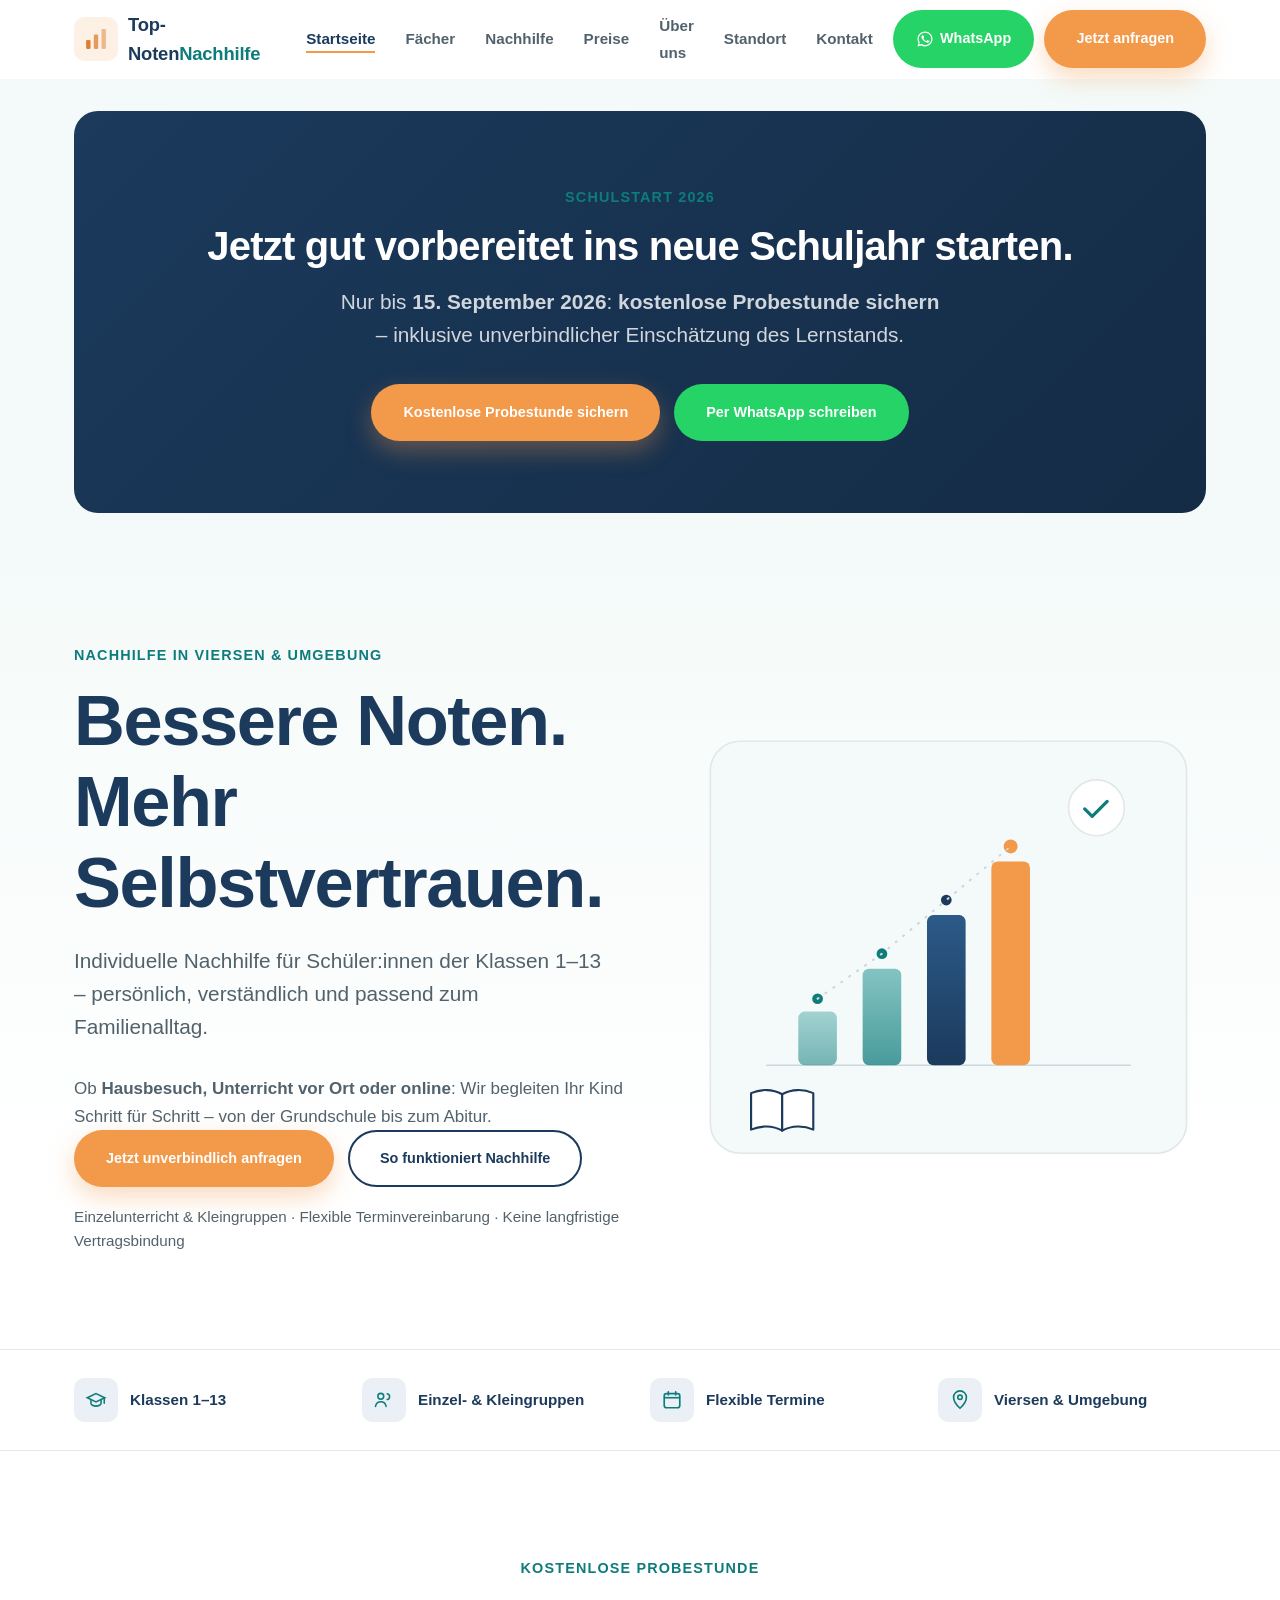
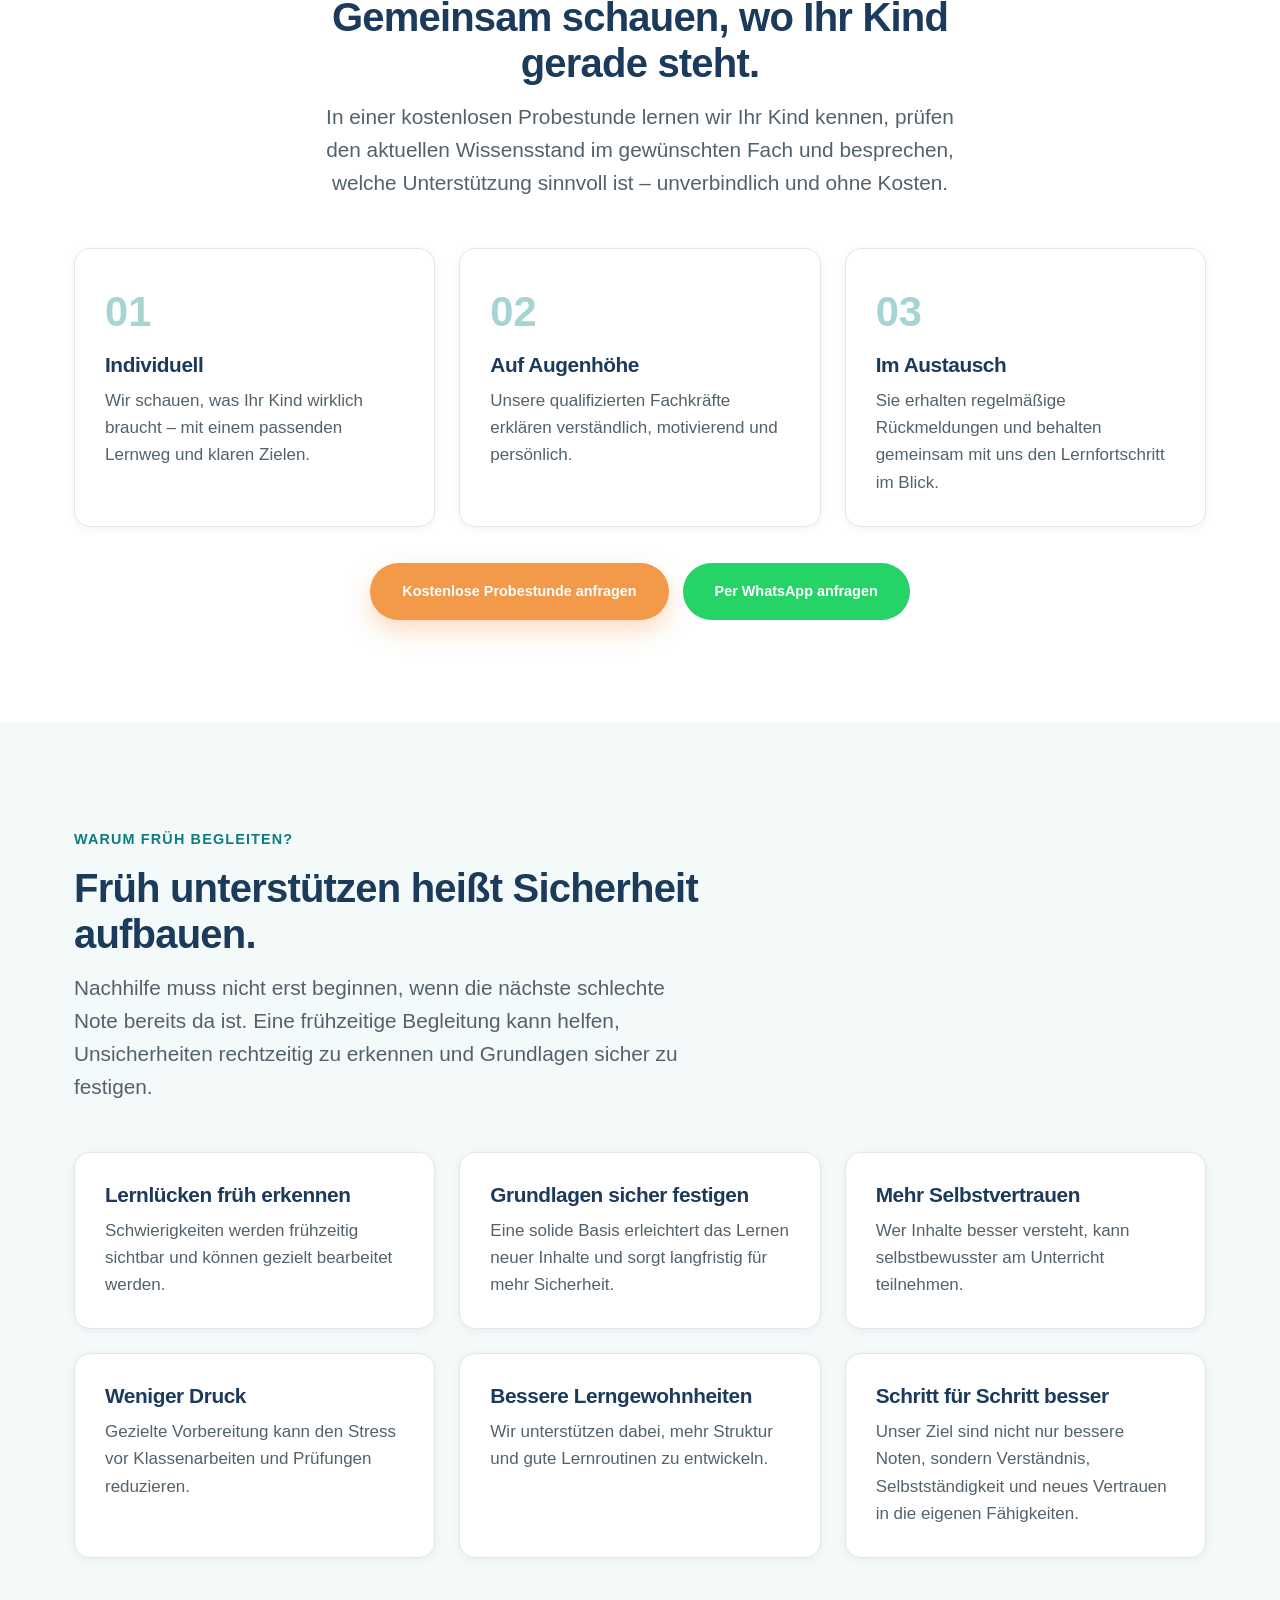
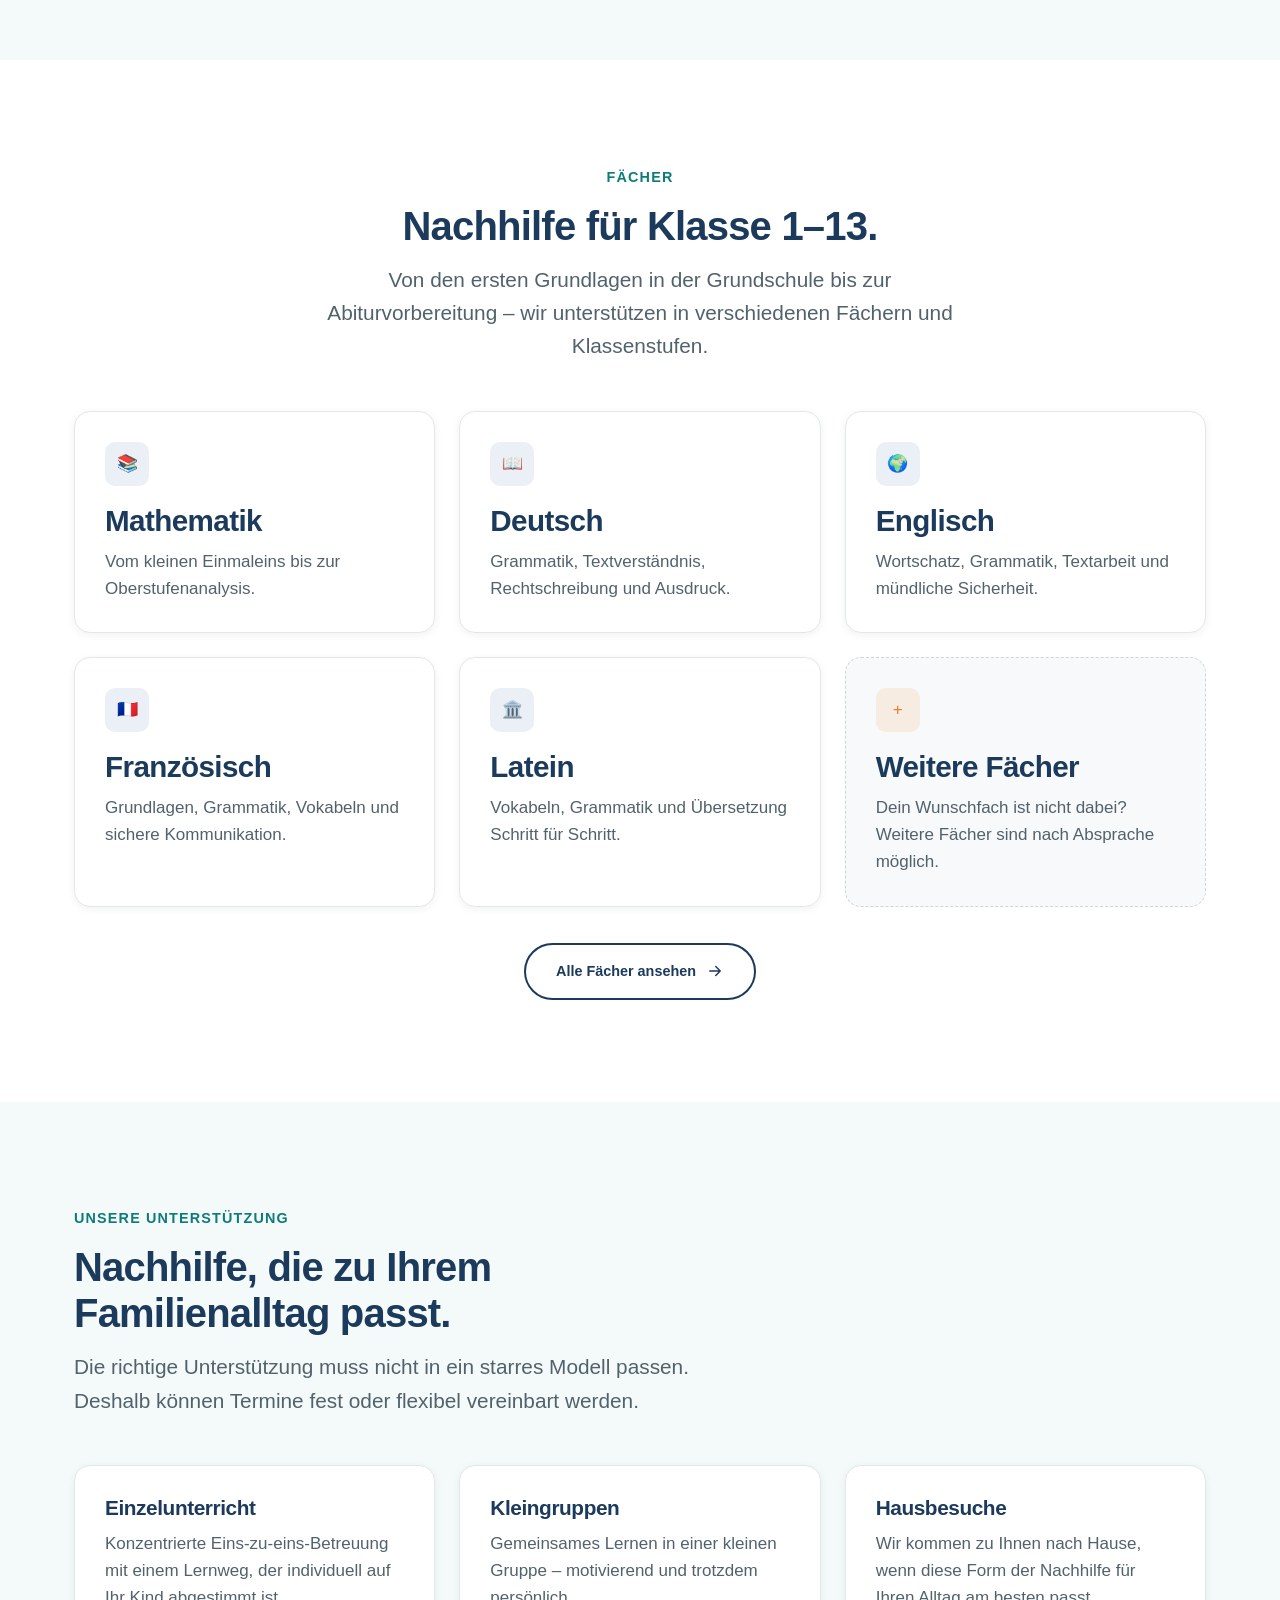
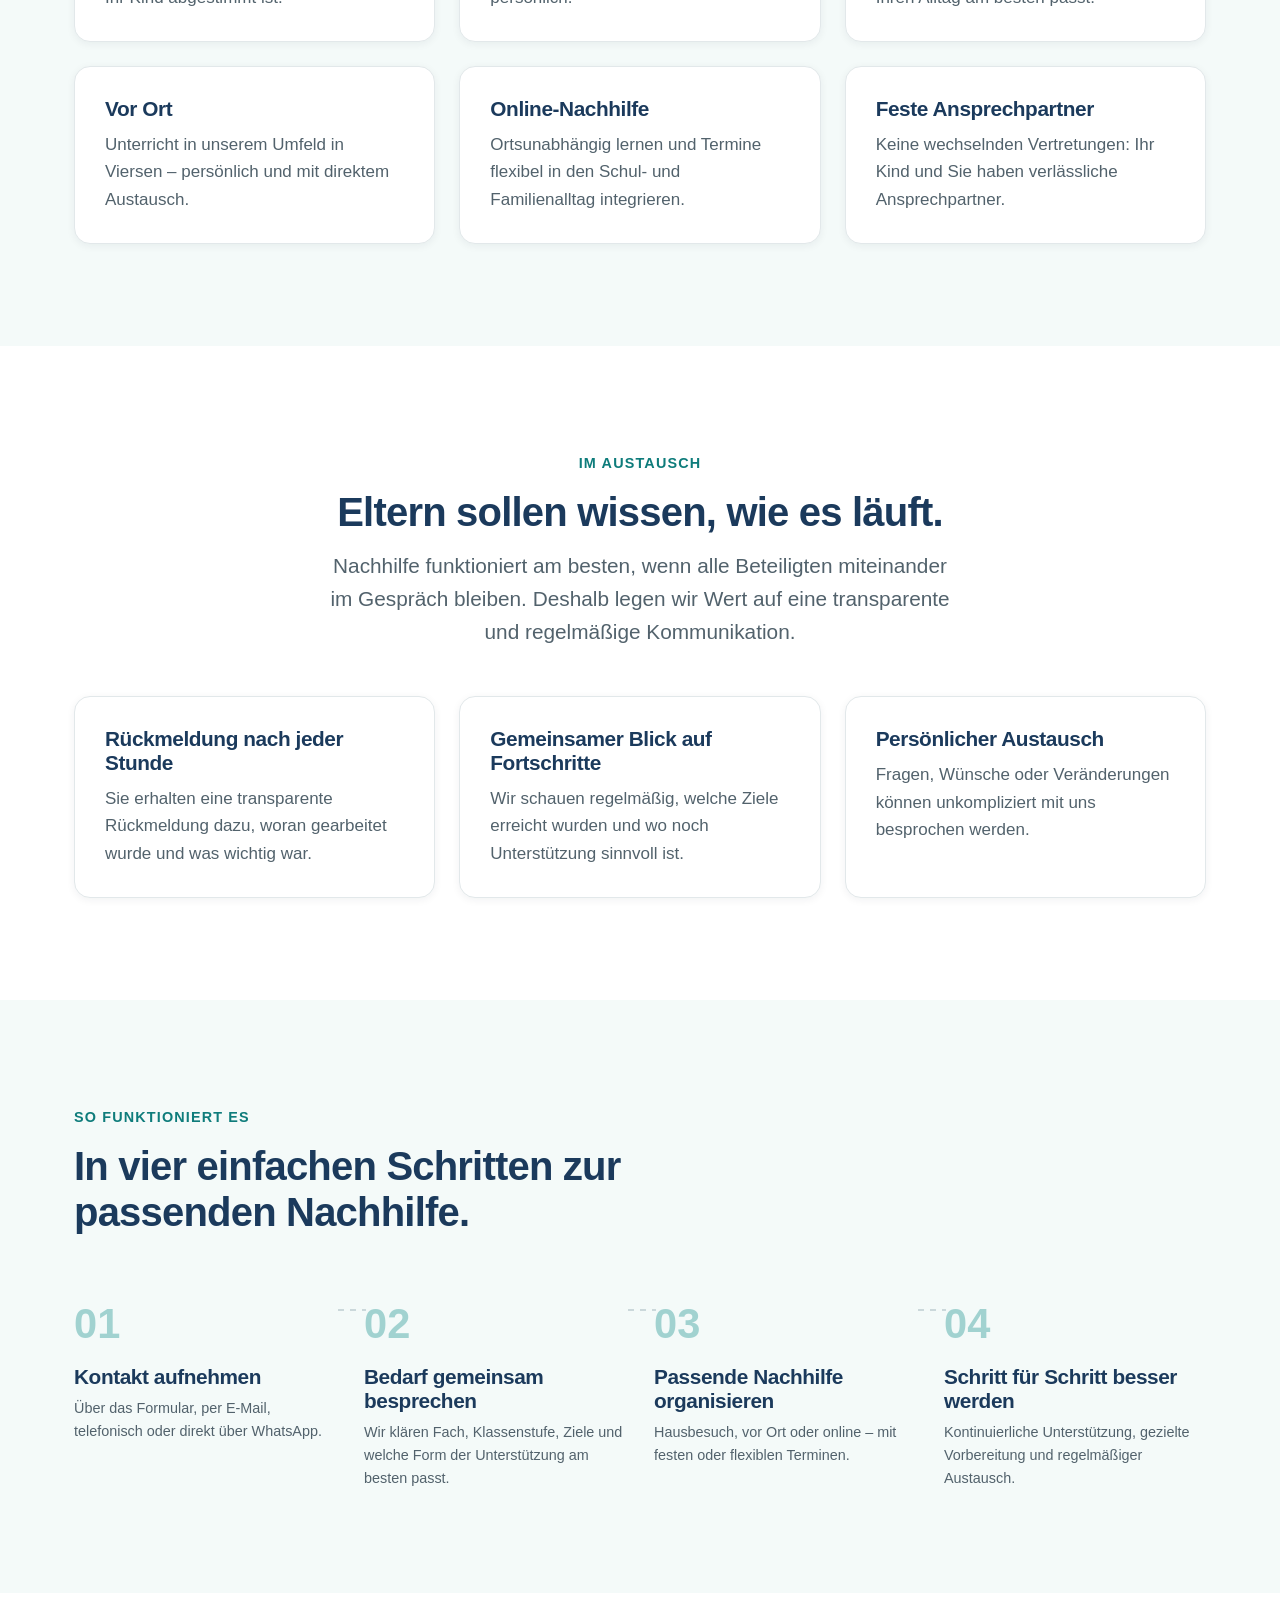
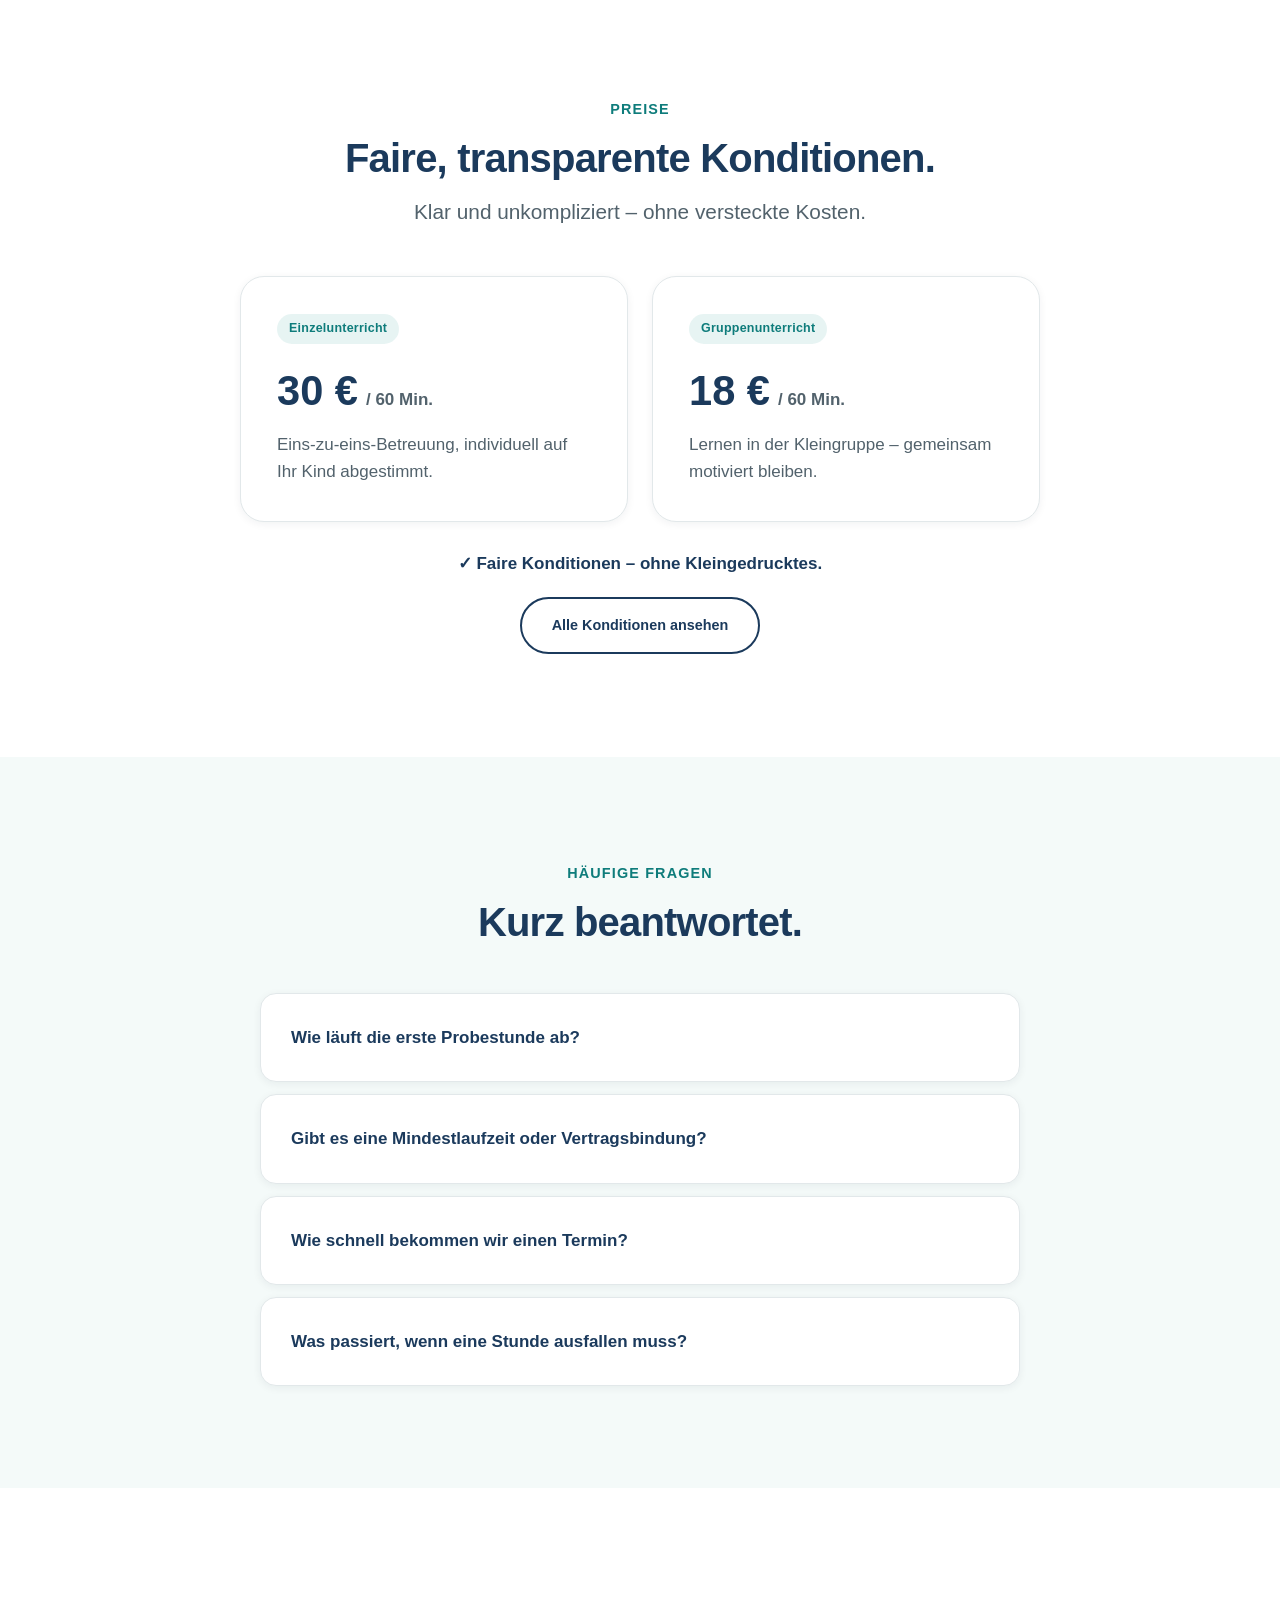
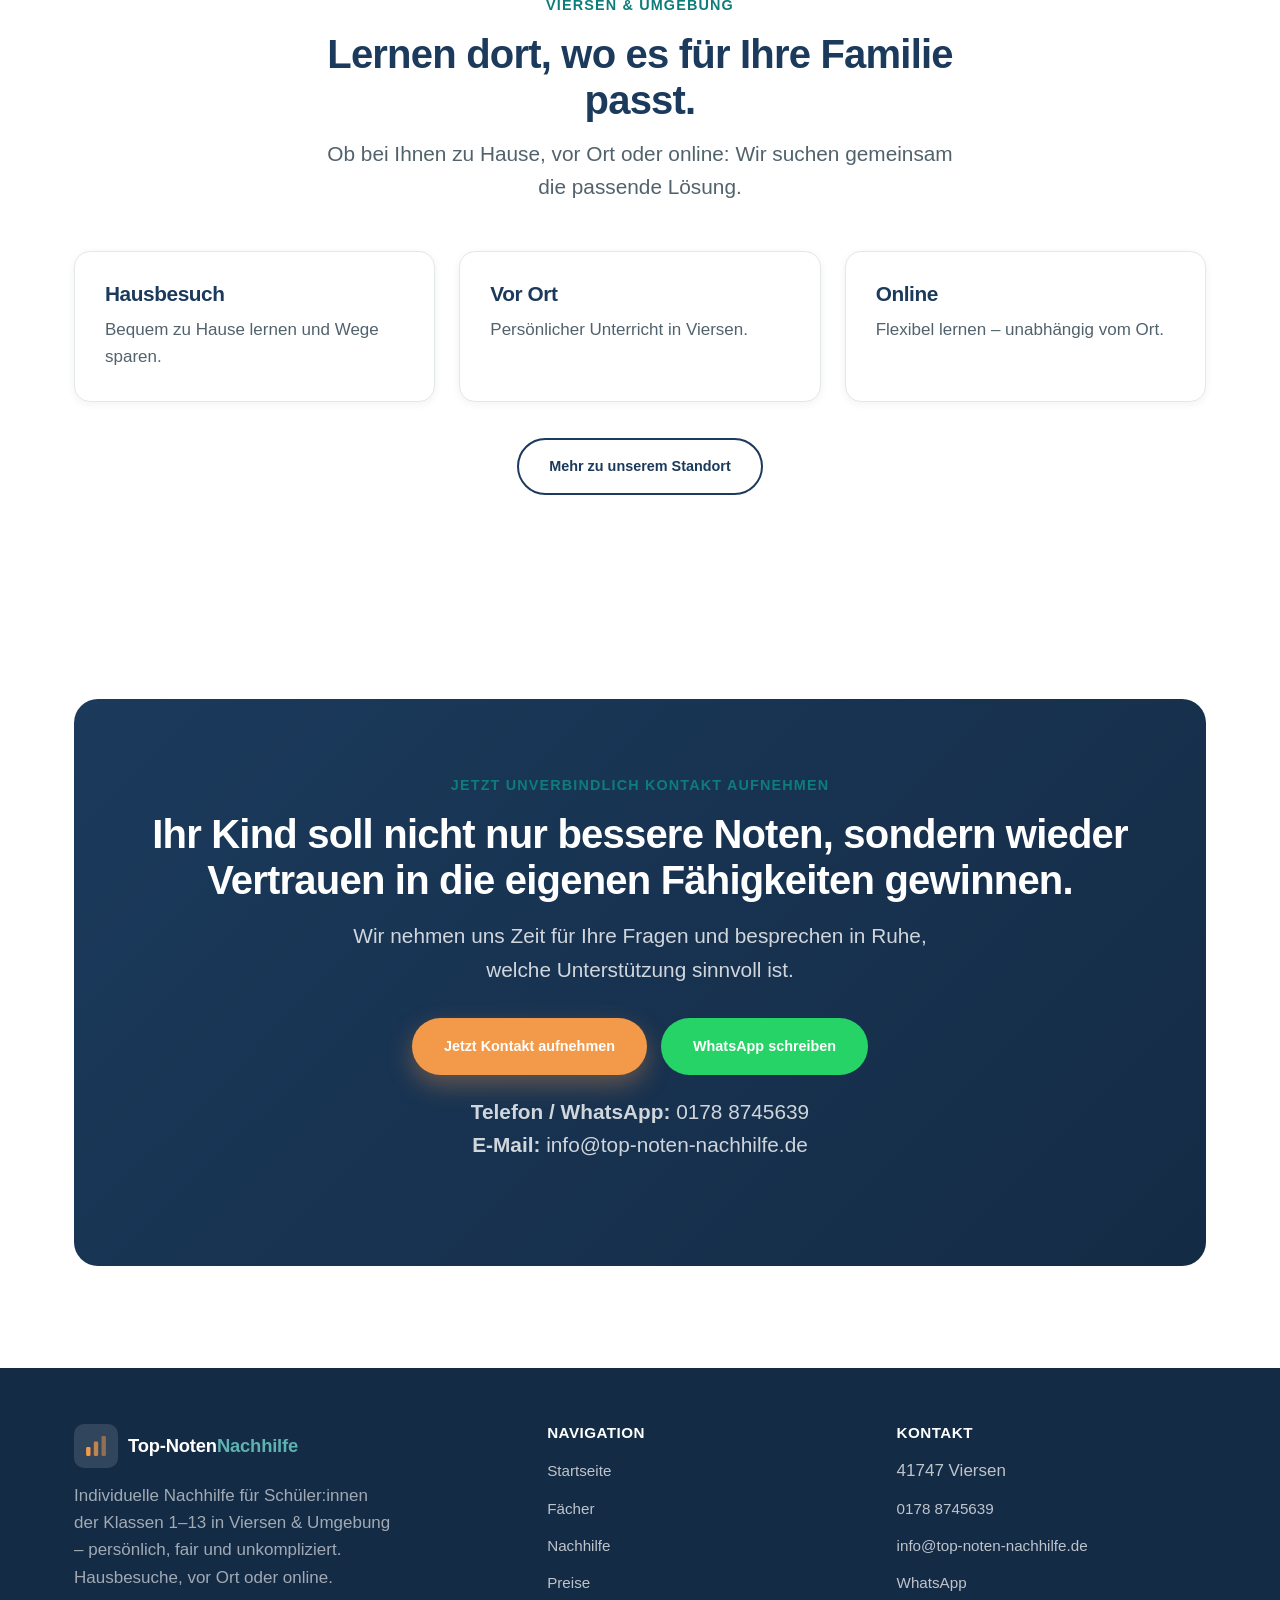
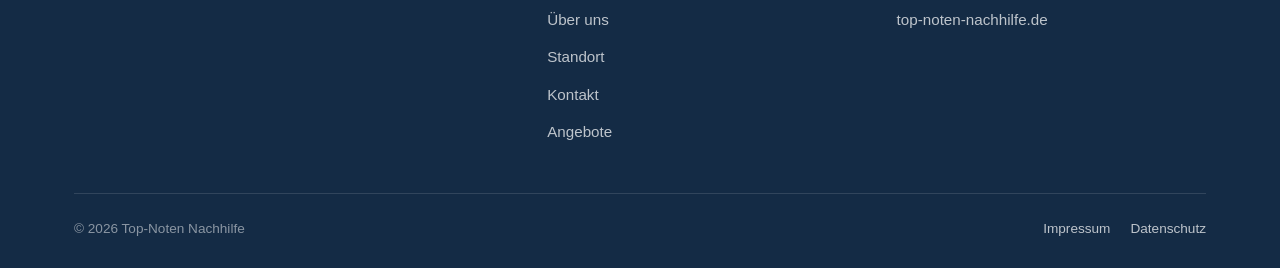
==== index.html @ 6c442b3d "Refactor countdown display and logic in index.html" ====
<!doctype html>
<html lang="de">
<head>
  <meta charset="UTF-8" />
  <meta name="viewport" content="width=device-width, initial-scale=1" />

  <title>Top-Noten Nachhilfe Viersen | Nachhilfe Klasse 1–13</title>

  <meta
    name="description"
    content="Top-Noten Nachhilfe in Viersen & Umgebung: individuelle Nachhilfe für Klasse 1–13 in Mathe, Deutsch, Englisch, Französisch und Latein. Hausbesuche, vor Ort oder online. Einzelunterricht & Kleingruppen."
  />

  <link rel="canonical" href="https://www.top-noten-nachhilfe.de/" />
  <meta name="robots" content="index, follow" />

  <meta property="og:type" content="website" />
  <meta property="og:site_name" content="Top-Noten Nachhilfe" />
  <meta
    property="og:title"
    content="Top-Noten Nachhilfe Viersen | Nachhilfe für Klasse 1–13"
  />
  <meta
    property="og:description"
    content="Individuelle Nachhilfe für Klasse 1–13 in Viersen & Umgebung – Hausbesuche, vor Ort oder online. Einzelunterricht & Kleingruppen."
  />
  <meta property="og:url" content="https://www.top-noten-nachhilfe.de/" />
  <meta property="og:locale" content="de_DE" />

  <meta name="twitter:card" content="summary" />
  <meta
    name="twitter:title"
    content="Top-Noten Nachhilfe Viersen | Klasse 1–13"
  />
  <meta
    name="twitter:description"
    content="Individuelle Nachhilfe in Viersen & Umgebung – persönlich, fair und unkompliziert."
  />

  <link rel="icon" type="image/svg+xml" href="assets/img/favicon.svg" />
  <link rel="stylesheet" href="assets/css/style.css" />

  <style>
    .btn-whatsapp {
      background: #25D366;
      color: #FFFFFF;
      display: inline-flex;
      align-items: center;
      gap: 6px;
    }
    .btn-whatsapp:hover,
    .btn-whatsapp:focus-visible {
      background: #1EBE5A;
      color: #FFFFFF;
    }
  </style>

  <noscript>
    <style>
      .reveal {
        opacity: 1 !important;
        transform: none !important;
      }
    </style>
  </noscript>
</head>

<body class="">

  <a class="skip-link" href="#main">Zum Inhalt springen</a>

  <!-- HEADER -->
  <header class="site-header">
    <div class="container site-header__inner">

      <a
        class="brand"
        href="index.html"
        aria-label="Top-Noten Nachhilfe – Startseite"
      >
        <span class="brand__mark icon-wrap icon-wrap--orange">
          <svg
            class="bars"
            width="20"
            height="20"
            viewBox="0 0 20 20"
            fill="none"
            xmlns="http://www.w3.org/2000/svg"
            aria-hidden="true"
          >
            <rect x="1" y="11" width="4" height="8" rx="1" fill="currentColor"/>
            <rect x="8" y="6" width="4" height="13" rx="1" fill="currentColor" opacity="0.75"/>
            <rect x="15" y="1" width="4" height="18" rx="1" fill="currentColor" opacity="0.5"/>
          </svg>
        </span>

        <span class="brand__name" style="color:var(--navy)">
          Top-Noten<span class="brand__name-2" style="color:var(--teal)">Nachhilfe</span>
        </span>
      </a>

      <nav class="nav-desktop" aria-label="Hauptnavigation">
        <ul>
          <li><a href="index.html" aria-current="page">Startseite</a></li>
          <li><a href="faecher.html">Fächer</a></li>
          <li><a href="nachhilfe.html">Nachhilfe</a></li>
          <li><a href="preise.html">Preise</a></li>
          <li><a href="ueber-uns.html">Über uns</a></li>
          <li><a href="standort.html">Standort</a></li>
          <li><a href="kontakt.html">Kontakt</a></li>
        </ul>
      </nav>

      <div style="display:flex; align-items:center; gap:10px;">
        <a
          class="btn btn-whatsapp header-cta"
          href="https://wa.me/491788745639"
          target="_blank"
          rel="noopener"
        >
          <svg viewBox="0 0 24 24" width="18" height="18" fill="currentColor" aria-hidden="true">
            <path d="M17.5 14.4c-.3-.1-1.7-.8-1.9-.9-.3-.1-.4-.1-.6.1-.2.3-.7.9-.8 1-.2.2-.3.2-.5.1-.3-.1-1.2-.4-2.2-1.4-.8-.7-1.4-1.6-1.5-1.9-.2-.3 0-.5.1-.6.1-.1.3-.3.4-.5.1-.1.2-.3.2-.4.1-.2 0-.3 0-.5-.1-.1-.6-1.5-.8-2-.2-.5-.4-.4-.6-.4h-.5c-.2 0-.5.1-.7.3-.2.3-.9.9-.9 2.1 0 1.3.9 2.5 1.1 2.7.1.2 1.9 2.9 4.6 4 .6.3 1.1.4 1.5.6.6.2 1.2.2 1.6.1.5-.1 1.7-.7 1.9-1.3.2-.6.2-1.1.2-1.3 0-.1-.2-.2-.4-.3Z"/>
            <path d="M12 2C6.5 2 2 6.4 2 11.9c0 1.9.5 3.6 1.4 5.1L2 22l5.2-1.4c1.4.8 3.1 1.3 4.8 1.3 5.5 0 10-4.4 10-9.9C22 6.4 17.5 2 12 2Zm0 18c-1.6 0-3.1-.4-4.4-1.2l-.3-.2-3.1.8.8-3-.2-.3C4.1 14.8 3.6 13.4 3.6 12 3.6 7.4 7.4 3.6 12 3.6S20.4 7.4 20.4 12 16.6 20 12 20Z"/>
          </svg>
          WhatsApp
        </a>

        <a class="btn btn-primary header-cta" href="kontakt.html">
          Jetzt anfragen
        </a>

        <button
          class="nav-toggle"
          aria-label="Menü öffnen"
          aria-expanded="false"
          aria-controls="mobile-nav"
        >
          <svg
            viewBox="0 0 24 24"
            width="24"
            height="24"
            fill="none"
            xmlns="http://www.w3.org/2000/svg"
          >
            <path
              d="M4 7h16M4 12h16M4 17h16"
              stroke="currentColor"
              stroke-width="2"
              stroke-linecap="round"
            />
          </svg>
        </button>
      </div>

    </div>
  </header>

  <!-- MOBILE NAV -->
  <div class="mobile-nav" id="mobile-nav">
    <div class="mobile-nav__inner">
      <a href="index.html" aria-current="page">Startseite</a>
      <a href="faecher.html">Fächer</a>
      <a href="nachhilfe.html">Nachhilfe</a>
      <a href="preise.html">Preise</a>
      <a href="ueber-uns.html">Über uns</a>
      <a href="standort.html">Standort</a>
      <a href="kontakt.html">Kontakt</a>

      <a class="btn btn-primary btn-block" href="kontakt.html">
        Jetzt anfragen
      </a>
    </div>
  </div>

  <main id="main">

    <!-- SCHULSTART-AKTION -->
    <section class="section section--tint" style="padding-top:32px; padding-bottom:32px;">
      <div class="container">
        <div class="cta-band reveal">

          <span class="eyebrow" style="justify-content:center;">
            Schulstart 2026
          </span>

          <h2>Jetzt gut vorbereitet ins neue Schuljahr starten.</h2>

          <p>
            Nur bis <strong>15. September 2026</strong>:
            <strong>kostenlose Probestunde sichern</strong> – inklusive
            unverbindlicher Einschätzung des Lernstands.
          </p>

          <div
            id="countdown-wrap"
            style="max-width:420px; margin:18px auto 24px;"
          >
            <p
              id="countdown-label"
              style="
                margin:0 0 8px;
                font-weight:700;
                color:var(--orange);
                font-size:0.95rem;
              "
              aria-live="polite"
            ></p>

            <div
              style="
                width:100%;
                height:14px;
                border-radius:999px;
                background:rgba(242,153,74,0.15);
                overflow:hidden;
              "
              role="progressbar"
              aria-label="Verbleibende Zeit bis Aktionsende"
              id="countdown-track"
            >
              <div
                id="countdown-bar"
                style="
                  height:100%;
                  width:100%;
                  border-radius:999px;
                  background:linear-gradient(90deg, #F2994A, #F2C94C);
                  transition:width 0.6s ease;
                "
              ></div>
            </div>
          </div>

          <div class="cta-band__actions">
            <a class="btn btn-primary" href="kontakt.html">
              Kostenlose Probestunde sichern
            </a>

            <a
              class="btn btn-whatsapp"
              href="https://wa.me/491788745639"
              target="_blank"
              rel="noopener"
            >
              Per WhatsApp schreiben
            </a>
          </div>

        </div>
      </div>
    </section>

    <script>
      (function () {
        var label = document.getElementById('countdown-label');
        var bar = document.getElementById('countdown-bar');
        var track = document.getElementById('countdown-track');
        var wrap = document.getElementById('countdown-wrap');
        if (!label || !bar) return;

        var start = new Date('2026-08-01T00:00:00+02:00');
        var deadline = new Date('2026-09-15T23:59:59+02:00');
        var now = new Date();

        var totalMs = deadline - start;
        var remainingMs = deadline - now;
        var days = Math.ceil(remainingMs / (1000 * 60 * 60 * 24));

        if (remainingMs <= 0) {
          wrap.style.display = 'none';
        } else {
          var percentRemaining = Math.max(0, Math.min(100, (remainingMs / totalMs) * 100));
          bar.style.width = percentRemaining + '%';
          track.setAttribute('aria-valuenow', String(days));
          track.setAttribute('aria-valuemin', '0');

          if (days > 1) {
            label.textContent = 'Noch ' + days + ' Tage bis Aktionsende';
          } else {
            label.textContent = 'Nur noch heute: Aktion sichern';
          }
        }
      })();
    </script>


    <!-- HERO -->
    <section class="hero">
      <div class="container hero__grid">

        <div class="hero__copy reveal">

          <span class="eyebrow">
            Nachhilfe in Viersen & Umgebung
          </span>

          <h1>
            Bessere Noten.<br />
            Mehr Selbstvertrauen.
          </h1>

          <p class="lead">
            Individuelle Nachhilfe für Schüler:innen der Klassen 1–13 –
            persönlich, verständlich und passend zum Familienalltag.
          </p>

          <p>
            Ob <strong>Hausbesuch, Unterricht vor Ort oder online</strong>:
            Wir begleiten Ihr Kind Schritt für Schritt – von der Grundschule
            bis zum Abitur.
          </p>

          <div class="hero__actions">
            <a class="btn btn-primary" href="kontakt.html">
              Jetzt unverbindlich anfragen
            </a>

            <a class="btn btn-secondary" href="nachhilfe.html">
              So funktioniert Nachhilfe
            </a>
          </div>

          <p style="margin-top:18px; font-size:0.95rem;">
            Einzelunterricht & Kleingruppen · Flexible Terminvereinbarung ·
            Keine langfristige Vertragsbindung
          </p>
        </div>

        <div class="hero__art reveal" aria-hidden="true">
          <svg
            viewBox="0 0 480 420"
            width="100%"
            xmlns="http://www.w3.org/2000/svg"
            role="img"
          >

            <defs>
              <linearGradient id="barGrad1" x1="0" y1="1" x2="0" y2="0">
                <stop offset="0" stop-color="#0E7C7B"/>
                <stop offset="1" stop-color="#5EB2B0"/>
              </linearGradient>

              <linearGradient id="barGrad2" x1="0" y1="1" x2="0" y2="0">
                <stop offset="0" stop-color="#1B3A5C"/>
                <stop offset="1" stop-color="#2C5A88"/>
              </linearGradient>
            </defs>

            <rect
              x="18"
              y="18"
              width="444"
              height="384"
              rx="28"
              fill="#F4FAF9"
            />

            <rect
              x="18"
              y="18"
              width="444"
              height="384"
              rx="28"
              fill="none"
              stroke="#E2E8EA"
              stroke-width="1.5"
            />

            <line
              x1="70"
              y1="320"
              x2="410"
              y2="320"
              stroke="#CBD8DB"
              stroke-width="1.5"
            />

            <rect
              x="100"
              y="270"
              width="36"
              height="50"
              rx="6"
              fill="url(#barGrad1)"
              opacity="0.55"
            />

            <rect
              x="160"
              y="230"
              width="36"
              height="90"
              rx="6"
              fill="url(#barGrad1)"
              opacity="0.75"
            />

            <rect
              x="220"
              y="180"
              width="36"
              height="140"
              rx="6"
              fill="url(#barGrad2)"
            />

            <rect
              x="280"
              y="130"
              width="36"
              height="190"
              rx="6"
              fill="#F2994A"
            />

            <circle cx="118" cy="258" r="5" fill="#0E7C7B"/>
            <circle cx="178" cy="216" r="5" fill="#0E7C7B"/>
            <circle cx="238" cy="166" r="5" fill="#1B3A5C"/>
            <circle cx="298" cy="116" r="6.5" fill="#F2994A"/>

            <path
              d="M118 258 L178 216 L238 166 L298 116"
              stroke="#CBD8DB"
              stroke-width="2"
              stroke-dasharray="1 8"
              stroke-linecap="round"
              fill="none"
            />

            <g transform="translate(56,340)">
              <path
                d="M0 6c9-4 20-4 29 1v34c-9-5-20-5-29-1V6Z"
                fill="#FFFFFF"
                stroke="#1B3A5C"
                stroke-width="2"
                stroke-linejoin="round"
              />

              <path
                d="M58 6c-9-4-20-4-29 1v34c9-5 20-5 29-1V6Z"
                fill="#FFFFFF"
                stroke="#1B3A5C"
                stroke-width="2"
                stroke-linejoin="round"
              />
            </g>

            <g transform="translate(352,54)">
              <circle
                cx="26"
                cy="26"
                r="26"
                fill="#FFFFFF"
                stroke="#E2E8EA"
                stroke-width="1.5"
              />

              <path
                d="M15 27l7 7 14-14"
                stroke="#0E7C7B"
                stroke-width="3"
                stroke-linecap="round"
                stroke-linejoin="round"
                fill="none"
              />
            </g>

          </svg>
        </div>

      </div>
    </section>


    <!-- TRUST STRIP -->
    <section class="trust-strip">
      <div class="container">
        <ul>

          <li class="trust-item">
            <span class="icon-wrap">
              <svg viewBox="0 0 24 24" width="24" height="24" fill="none">
                <path
                  d="M2.5 9.5 12 5l9.5 4.5L12 14 2.5 9.5Z"
                  stroke="currentColor"
                  stroke-width="1.7"
                />
                <path
                  d="M6.5 11.7v4c0 1.3 2.5 3 5.5 3s5.5-1.7 5.5-3v-4"
                  stroke="currentColor"
                  stroke-width="1.7"
                />
                <path
                  d="M21 10v5.5"
                  stroke="currentColor"
                  stroke-width="1.7"
                  stroke-linecap="round"
                />
              </svg>
            </span>
            <span>Klassen 1–13</span>
          </li>

          <li class="trust-item">
            <span class="icon-wrap">
              <svg viewBox="0 0 24 24" width="24" height="24" fill="none">
                <circle cx="8.5" cy="8" r="3.2" stroke="currentColor" stroke-width="1.7"/>
                <path
                  d="M2.7 19c.6-3.2 3-5 5.8-5s5.2 1.8 5.8 5"
                  stroke="currentColor"
                  stroke-width="1.7"
                  stroke-linecap="round"
                />
                <path
                  d="M15.5 5.3c1.5.3 2.6 1.6 2.6 3.1 0 1.5-1.1 2.8-2.6 3.1"
                  stroke="currentColor"
                  stroke-width="1.7"
                  stroke-linecap="round"
                />
              </svg>
            </span>
            <span>Einzel- & Kleingruppen</span>
          </li>

          <li class="trust-item">
            <span class="icon-wrap">
              <svg viewBox="0 0 24 24" width="24" height="24" fill="none">
                <rect
                  x="3.5"
                  y="5"
                  width="17"
                  height="15.5"
                  rx="2.5"
                  stroke="currentColor"
                  stroke-width="1.8"
                />
                <path d="M3.5 9.5h17" stroke="currentColor" stroke-width="1.8"/>
                <path
                  d="M8 3v3.5M16 3v3.5"
                  stroke="currentColor"
                  stroke-width="1.8"
                  stroke-linecap="round"
                />
              </svg>
            </span>
            <span>Flexible Termine</span>
          </li>

          <li class="trust-item">
            <span class="icon-wrap">
              <svg viewBox="0 0 24 24" width="24" height="24" fill="none">
                <path
                  d="M12 21s7-6.4 7-12A7 7 0 0 0 5 9c0 5.6 7 12 7 12Z"
                  stroke="currentColor"
                  stroke-width="1.8"
                />
                <circle
                  cx="12"
                  cy="9"
                  r="2.4"
                  stroke="currentColor"
                  stroke-width="1.8"
                />
              </svg>
            </span>
            <span>Viersen & Umgebung</span>
          </li>

        </ul>
      </div>
    </section>


    <!-- KOSTENLOSE PROBESTUNDE -->
    <section class="section">
      <div class="container">

        <div class="section-head section-head--center">
          <span class="eyebrow">
            Kostenlose Probestunde
          </span>

          <h2>
            Gemeinsam schauen, wo Ihr Kind gerade steht.
          </h2>

          <p>
            In einer kostenlosen Probestunde lernen wir Ihr Kind kennen,
            prüfen den aktuellen Wissensstand im gewünschten Fach und
            besprechen, welche Unterstützung sinnvoll ist – unverbindlich
            und ohne Kosten.
          </p>
        </div>

        <div class="grid grid--3">

          <div class="card reveal">
            <div class="step__num">01</div>
            <h4>Individuell</h4>
            <p>
              Wir schauen, was Ihr Kind wirklich braucht – mit einem
              passenden Lernweg und klaren Zielen.
            </p>
          </div>

          <div class="card reveal">
            <div class="step__num">02</div>
            <h4>Auf Augenhöhe</h4>
            <p>
              Unsere qualifizierten Fachkräfte erklären verständlich,
              motivierend und persönlich.
            </p>
          </div>

          <div class="card reveal">
            <div class="step__num">03</div>
            <h4>Im Austausch</h4>
            <p>
              Sie erhalten regelmäßige Rückmeldungen und behalten
              gemeinsam mit uns den Lernfortschritt im Blick.
            </p>
          </div>

        </div>

        <div
          class="text-center"
          style="
            display:flex;
            justify-content:center;
            gap:14px;
            flex-wrap:wrap;
            margin-top:36px;
          "
        >
          <a class="btn btn-primary" href="kontakt.html">
            Kostenlose Probestunde anfragen
          </a>

          <a
            class="btn btn-whatsapp"
            href="https://wa.me/491788745639"
            target="_blank"
            rel="noopener"
          >
            Per WhatsApp anfragen
          </a>
        </div>

      </div>
    </section>


    <!-- WARUM FRÜH BEGLEITEN -->
    <section class="section section--tint">
      <div class="container">

        <div class="section-head">
          <span class="eyebrow">
            Warum früh begleiten?
          </span>

          <h2>
            Früh unterstützen heißt Sicherheit aufbauen.
          </h2>

          <p>
            Nachhilfe muss nicht erst beginnen, wenn die nächste schlechte
            Note bereits da ist. Eine frühzeitige Begleitung kann helfen,
            Unsicherheiten rechtzeitig zu erkennen und Grundlagen sicher
            zu festigen.
          </p>
        </div>

        <div class="grid grid--3">

          <div class="card reveal">
            <h4>Lernlücken früh erkennen</h4>
            <p>
              Schwierigkeiten werden frühzeitig sichtbar und können
              gezielt bearbeitet werden.
            </p>
          </div>

          <div class="card reveal">
            <h4>Grundlagen sicher festigen</h4>
            <p>
              Eine solide Basis erleichtert das Lernen neuer Inhalte und
              sorgt langfristig für mehr Sicherheit.
            </p>
          </div>

          <div class="card reveal">
            <h4>Mehr Selbstvertrauen</h4>
            <p>
              Wer Inhalte besser versteht, kann selbstbewusster am
              Unterricht teilnehmen.
            </p>
          </div>

          <div class="card reveal">
            <h4>Weniger Druck</h4>
            <p>
              Gezielte Vorbereitung kann den Stress vor Klassenarbeiten
              und Prüfungen reduzieren.
            </p>
          </div>

          <div class="card reveal">
            <h4>Bessere Lerngewohnheiten</h4>
            <p>
              Wir unterstützen dabei, mehr Struktur und gute
              Lernroutinen zu entwickeln.
            </p>
          </div>

          <div class="card reveal">
            <h4>Schritt für Schritt besser</h4>
            <p>
              Unser Ziel sind nicht nur bessere Noten, sondern Verständnis,
              Selbstständigkeit und neues Vertrauen in die eigenen Fähigkeiten.
            </p>
          </div>

        </div>

      </div>
    </section>


    <!-- FÄCHER -->
    <section class="section" id="faecher-preview">
      <div class="container">

        <div class="section-head section-head--center">
          <span class="eyebrow">
            Fächer
          </span>

          <h2>
            Nachhilfe für Klasse 1–13.
          </h2>

          <p>
            Von den ersten Grundlagen in der Grundschule bis zur
            Abiturvorbereitung – wir unterstützen in verschiedenen
            Fächern und Klassenstufen.
          </p>
        </div>

        <div class="grid grid--3">

          <div class="card card--subject reveal">
            <div class="icon-wrap">📚</div>
            <h3>Mathematik</h3>
            <p>
              Vom kleinen Einmaleins bis zur Oberstufenanalysis.
            </p>
          </div>

          <div class="card card--subject reveal">
            <div class="icon-wrap">📖</div>
            <h3>Deutsch</h3>
            <p>
              Grammatik, Textverständnis, Rechtschreibung und Ausdruck.
            </p>
          </div>

          <div class="card card--subject reveal">
            <div class="icon-wrap">🌍</div>
            <h3>Englisch</h3>
            <p>
              Wortschatz, Grammatik, Textarbeit und mündliche Sicherheit.
            </p>
          </div>

          <div class="card card--subject reveal">
            <div class="icon-wrap">🇫🇷</div>
            <h3>Französisch</h3>
            <p>
              Grundlagen, Grammatik, Vokabeln und sichere Kommunikation.
            </p>
          </div>

          <div class="card card--subject reveal">
            <div class="icon-wrap">🏛️</div>
            <h3>Latein</h3>
            <p>
              Vokabeln, Grammatik und Übersetzung Schritt für Schritt.
            </p>
          </div>

          <div class="card card--subject card--ghost reveal">
            <div class="icon-wrap icon-wrap--orange">+</div>
            <h3>Weitere Fächer</h3>
            <p>
              Dein Wunschfach ist nicht dabei? Weitere Fächer sind
              nach Absprache möglich.
            </p>
          </div>

        </div>

        <p class="text-center" style="margin-top:36px;">
          <a class="btn btn-secondary" href="faecher.html">
            Alle Fächer ansehen
            <svg viewBox="0 0 24 24" width="24" height="24" fill="none">
              <path
                d="M5 12h14M13 6l6 6-6 6"
                stroke="currentColor"
                stroke-width="1.9"
                stroke-linecap="round"
                stroke-linejoin="round"
              />
            </svg>
          </a>
        </p>

      </div>
    </section>


    <!-- UNSERE UNTERSTÜTZUNG -->
    <section class="section section--tint">
      <div class="container">

        <div class="section-head">
          <span class="eyebrow">
            Unsere Unterstützung
          </span>

          <h2>
            Nachhilfe, die zu Ihrem Familienalltag passt.
          </h2>

          <p>
            Die richtige Unterstützung muss nicht in ein starres Modell
            passen. Deshalb können Termine fest oder flexibel vereinbart
            werden.
          </p>
        </div>

        <div class="grid grid--3">

          <div class="card reveal">
            <h4>Einzelunterricht</h4>
            <p>
              Konzentrierte Eins-zu-eins-Betreuung mit einem Lernweg,
              der individuell auf Ihr Kind abgestimmt ist.
            </p>
          </div>

          <div class="card reveal">
            <h4>Kleingruppen</h4>
            <p>
              Gemeinsames Lernen in einer kleinen Gruppe –
              motivierend und trotzdem persönlich.
            </p>
          </div>

          <div class="card reveal">
            <h4>Hausbesuche</h4>
            <p>
              Wir kommen zu Ihnen nach Hause, wenn diese Form der
              Nachhilfe für Ihren Alltag am besten passt.
            </p>
          </div>

          <div class="card reveal">
            <h4>Vor Ort</h4>
            <p>
              Unterricht in unserem Umfeld in Viersen –
              persönlich und mit direktem Austausch.
            </p>
          </div>

          <div class="card reveal">
            <h4>Online-Nachhilfe</h4>
            <p>
              Ortsunabhängig lernen und Termine flexibel in den
              Schul- und Familienalltag integrieren.
            </p>
          </div>

          <div class="card reveal">
            <h4>Feste Ansprechpartner</h4>
            <p>
              Keine wechselnden Vertretungen: Ihr Kind und Sie haben
              verlässliche Ansprechpartner.
            </p>
          </div>

        </div>

      </div>
    </section>


    <!-- RÜCKMELDUNG -->
    <section class="section">
      <div class="container">

        <div class="section-head section-head--center">
          <span class="eyebrow">
            Im Austausch
          </span>

          <h2>
            Eltern sollen wissen, wie es läuft.
          </h2>

          <p>
            Nachhilfe funktioniert am besten, wenn alle Beteiligten
            miteinander im Gespräch bleiben. Deshalb legen wir Wert auf
            eine transparente und regelmäßige Kommunikation.
          </p>
        </div>

        <div class="grid grid--3">

          <div class="card reveal">
            <h4>Rückmeldung nach jeder Stunde</h4>
            <p>
              Sie erhalten eine transparente Rückmeldung dazu,
              woran gearbeitet wurde und was wichtig war.
            </p>
          </div>

          <div class="card reveal">
            <h4>Gemeinsamer Blick auf Fortschritte</h4>
            <p>
              Wir schauen regelmäßig, welche Ziele erreicht wurden
              und wo noch Unterstützung sinnvoll ist.
            </p>
          </div>

          <div class="card reveal">
            <h4>Persönlicher Austausch</h4>
            <p>
              Fragen, Wünsche oder Veränderungen können unkompliziert
              mit uns besprochen werden.
            </p>
          </div>

        </div>

      </div>
    </section>


    <!-- SO FUNKTIONIERT ES -->
    <section class="section section--tint">
      <div class="container">

        <div class="section-head">
          <span class="eyebrow">
            So funktioniert es
          </span>

          <h2>
            In vier einfachen Schritten zur passenden Nachhilfe.
          </h2>
        </div>

        <div class="steps">

          <div class="step reveal">
            <div class="step__num">01</div>
            <h4>Kontakt aufnehmen</h4>
            <p>
              Über das Formular, per E-Mail, telefonisch oder direkt
              über WhatsApp.
            </p>
          </div>

          <div class="step reveal">
            <div class="step__num">02</div>
            <h4>Bedarf gemeinsam besprechen</h4>
            <p>
              Wir klären Fach, Klassenstufe, Ziele und welche Form der
              Unterstützung am besten passt.
            </p>
          </div>

          <div class="step reveal">
            <div class="step__num">03</div>
            <h4>Passende Nachhilfe organisieren</h4>
            <p>
              Hausbesuch, vor Ort oder online – mit festen oder
              flexiblen Terminen.
            </p>
          </div>

          <div class="step reveal">
            <div class="step__num">04</div>
            <h4>Schritt für Schritt besser werden</h4>
            <p>
              Kontinuierliche Unterstützung, gezielte Vorbereitung
              und regelmäßiger Austausch.
            </p>
          </div>

        </div>

      </div>
    </section>


    <!-- PREISE -->
    <section class="section">
      <div class="container">

        <div class="section-head section-head--center">
          <span class="eyebrow">
            Preise
          </span>

          <h2>
            Faire, transparente Konditionen.
          </h2>

          <p>
            Klar und unkompliziert – ohne versteckte Kosten.
          </p>
        </div>

        <div
          class="pricing-grid"
          style="max-width:800px; margin-inline:auto;"
        >

          <div class="price-card reveal">
            <span class="badge">
              Einzelunterricht
            </span>

            <div class="price-card__amount">
              <span class="num">30&nbsp;€</span>
              <span class="unit">/ 60 Min.</span>
            </div>

            <p>
              Eins-zu-eins-Betreuung, individuell auf Ihr Kind abgestimmt.
            </p>
          </div>

          <div class="price-card reveal">
            <span class="badge">
              Gruppenunterricht
            </span>

            <div class="price-card__amount">
              <span class="num">18&nbsp;€</span>
              <span class="unit">/ 60 Min.</span>
            </div>

            <p>
              Lernen in der Kleingruppe – gemeinsam motiviert bleiben.
            </p>
          </div>

        </div>

        <p
          class="text-center"
          style="
            margin-top:28px;
            justify-content:center;
            font-weight:700;
            color:var(--navy);
          "
        >
          ✓ Faire Konditionen – ohne Kleingedrucktes.
        </p>

        <p class="text-center" style="margin-top:20px;">
          <a class="btn btn-secondary" href="preise.html">
            Alle Konditionen ansehen
          </a>
        </p>

      </div>
    </section>


    <!-- FAQ -->
    <section class="section section--tint">
      <div class="container">

        <div class="section-head section-head--center">
          <span class="eyebrow">
            Häufige Fragen
          </span>

          <h2>
            Kurz beantwortet.
          </h2>
        </div>

        <div style="max-width:760px; margin-inline:auto; display:flex; flex-direction:column; gap:12px;">

          <details class="card reveal" style="cursor:pointer;">
            <summary style="font-weight:700; color:var(--navy); list-style:none;">
              Wie läuft die erste Probestunde ab?
            </summary>
            <p style="margin-top:12px;">
              Wir klären zunächst kurz den Bedarf und die Ziele Ihres
              Kindes und vereinbaren dann einen ersten Termin – vor Ort,
              als Hausbesuch oder online, ganz wie es passt.
            </p>
          </details>

          <details class="card reveal" style="cursor:pointer;">
            <summary style="font-weight:700; color:var(--navy); list-style:none;">
              Gibt es eine Mindestlaufzeit oder Vertragsbindung?
            </summary>
            <p style="margin-top:12px;">
              Nein. Die Nachhilfe kann flexibel gebucht und bei Bedarf
              jederzeit angepasst oder beendet werden.
            </p>
          </details>

          <details class="card reveal" style="cursor:pointer;">
            <summary style="font-weight:700; color:var(--navy); list-style:none;">
              Wie schnell bekommen wir einen Termin?
            </summary>
            <p style="margin-top:12px;">
              In der Regel können wir innerhalb weniger Tage nach der
              ersten Kontaktaufnahme einen passenden Termin anbieten.
            </p>
          </details>

          <details class="card reveal" style="cursor:pointer;">
            <summary style="font-weight:700; color:var(--navy); list-style:none;">
              Was passiert, wenn eine Stunde ausfallen muss?
            </summary>
            <p style="margin-top:12px;">
              Kein Problem – bitte einfach frühzeitig Bescheid geben,
              dann finden wir gemeinsam einen Ersatztermin.
            </p>
          </details>

        </div>

      </div>
    </section>


    <!-- STANDORTE / FLEXIBILITÄT -->
    <section class="section">
      <div class="container">

        <div class="section-head section-head--center">

          <span class="eyebrow">
            Viersen & Umgebung
          </span>

          <h2>
            Lernen dort, wo es für Ihre Familie passt.
          </h2>

          <p>
            Ob bei Ihnen zu Hause, vor Ort oder online:
            Wir suchen gemeinsam die passende Lösung.
          </p>

        </div>

        <div class="grid grid--3">

          <div class="card reveal">
            <h4>Hausbesuch</h4>
            <p>
              Bequem zu Hause lernen und Wege sparen.
            </p>
          </div>

          <div class="card reveal">
            <h4>Vor Ort</h4>
            <p>
              Persönlicher Unterricht in Viersen.
            </p>
          </div>

          <div class="card reveal">
            <h4>Online</h4>
            <p>
              Flexibel lernen – unabhängig vom Ort.
            </p>
          </div>

        </div>

        <p class="text-center" style="margin-top:36px;">
          <a class="btn btn-secondary" href="standort.html">
            Mehr zu unserem Standort
          </a>
        </p>

      </div>
    </section>


    <!-- KONTAKT CTA -->
    <section class="section">
      <div class="container">

        <div class="cta-band reveal">

          <span class="eyebrow" style="justify-content:center;">
            Jetzt unverbindlich Kontakt aufnehmen
          </span>

          <h2>
            Ihr Kind soll nicht nur bessere Noten,
            sondern wieder Vertrauen in die eigenen Fähigkeiten gewinnen.
          </h2>

          <p>
            Wir nehmen uns Zeit für Ihre Fragen und besprechen in Ruhe,
            welche Unterstützung sinnvoll ist.
          </p>

          <div class="cta-band__actions">

            <a class="btn btn-primary" href="kontakt.html">
              Jetzt Kontakt aufnehmen
            </a>

            <a
              class="btn btn-whatsapp"
              href="https://wa.me/491788745639"
              target="_blank"
              rel="noopener"
            >
              WhatsApp schreiben
            </a>

          </div>

          <p style="margin-top:20px;">
            <strong>Telefon / WhatsApp:</strong>
            <a href="tel:+491788745639">0178 8745639</a>
            <br />

            <strong>E-Mail:</strong>
            <a href="mailto:info@top-noten-nachhilfe.de">
              info@top-noten-nachhilfe.de
            </a>
          </p>

        </div>

      </div>
    </section>


  </main>


  <!-- FOOTER -->
  <footer class="site-footer">

    <div class="container">

      <div class="footer-grid">

        <div class="footer-brand">

          <div class="brand">

            <span
              class="brand__mark icon-wrap"
              style="
                background:rgba(255,255,255,0.12);
                color:var(--orange);
              "
            >
              <svg
                class="bars"
                width="20"
                height="20"
                viewBox="0 0 20 20"
                fill="none"
                xmlns="http://www.w3.org/2000/svg"
                aria-hidden="true"
              >
                <rect x="1" y="11" width="4" height="8" rx="1" fill="currentColor"/>
                <rect x="8" y="6" width="4" height="13" rx="1" fill="currentColor" opacity="0.75"/>
                <rect x="15" y="1" width="4" height="18" rx="1" fill="currentColor" opacity="0.5"/>
              </svg>
            </span>

            <span class="brand__name" style="color:#FFFFFF">
              Top-Noten<span
                class="brand__name-2"
                style="color:var(--teal-light)"
              >Nachhilfe</span>
            </span>

          </div>

          <p>
            Individuelle Nachhilfe für Schüler:innen der Klassen 1–13
            in Viersen & Umgebung – persönlich, fair und unkompliziert.
            Hausbesuche, vor Ort oder online.
          </p>

        </div>


        <div class="footer-col">

          <h4>Navigation</h4>

          <ul>
            <li><a href="index.html">Startseite</a></li>
            <li><a href="faecher.html">Fächer</a></li>
            <li><a href="nachhilfe.html">Nachhilfe</a></li>
            <li><a href="preise.html">Preise</a></li>
            <li><a href="ueber-uns.html">Über uns</a></li>
            <li><a href="standort.html">Standort</a></li>
            <li><a href="kontakt.html">Kontakt</a></li>
            <li><a href="angebote.html">Angebote</a></li>
          </ul>

        </div>


        <div class="footer-col">

          <h4>Kontakt</h4>

          <ul>
            <li>41747 Viersen</li>

            <li>
              <a href="tel:+491788745639">
                0178 8745639
              </a>
            </li>

            <li>
              <a href="mailto:info@top-noten-nachhilfe.de">
                info@top-noten-nachhilfe.de
              </a>
            </li>

            <li>
              <a
                href="https://wa.me/491788745639"
                target="_blank"
                rel="noopener"
              >
                WhatsApp
              </a>
            </li>

            <li>
              <a href="https://top-noten-nachhilfe.de/">
                top-noten-nachhilfe.de
              </a>
            </li>
          </ul>

        </div>

      </div>


      <div class="footer-bottom">

        <span>
          © <span data-year>2026</span> Top-Noten Nachhilfe
        </span>

        <ul>
          <li><a href="impressum.html">Impressum</a></li>
          <li><a href="datenschutz.html">Datenschutz</a></li>
        </ul>

      </div>

    </div>

  </footer>


  <script src="assets/js/main.js" defer></script>

</body>
</html>
---- assets/css/style.css ----
/* ==========================================================================
   Top-Noten Nachhilfe – Design System
   ========================================================================== */

:root {
  /* Brand colors */
  --navy: #1B3A5C;
  --navy-800: #142B45;
  --navy-050: #EAF0F5;
  --teal: #0E7C7B;
  --teal-light: #5EB2B0;
  --orange: #F2994A;
  --orange-600: #DD7F32;
  --white: #FFFFFF;
  --bg-tint: #F4FAF9;
  --bg-tint-2: #F7F9FA;

  --ink: #17232C;
  --ink-soft: #52626C;
  --ink-faint: #8496A0;
  --border: #E2E8EA;
  --border-strong: #CBD8DB;

  /* Type */
  --font-base: -apple-system, BlinkMacSystemFont, "Segoe UI", Roboto, "Helvetica Neue", Arial, "Noto Sans", sans-serif;

  /* Scale */
  --step--1: clamp(0.83rem, 0.8rem + 0.15vw, 0.9rem);
  --step-0: clamp(1rem, 0.96rem + 0.2vw, 1.0625rem);
  --step-1: clamp(1.2rem, 1.12rem + 0.4vw, 1.3rem);
  --step-2: clamp(1.5rem, 1.32rem + 0.9vw, 1.85rem);
  --step-3: clamp(1.9rem, 1.6rem + 1.5vw, 2.5rem);
  --step-4: clamp(2.3rem, 1.85rem + 2.3vw, 3.4rem);
  --step-5: clamp(2.8rem, 2.1rem + 3.5vw, 4.4rem);

  /* Layout */
  --container: 1180px;
  --container-narrow: 760px;
  --radius-sm: 10px;
  --radius-md: 16px;
  --radius-lg: 24px;
  --radius-pill: 999px;

  --shadow-sm: 0 2px 8px rgba(23, 35, 44, 0.06);
  --shadow-md: 0 8px 24px rgba(23, 35, 44, 0.08);
  --shadow-lg: 0 20px 48px rgba(23, 35, 44, 0.14);

  --ease: cubic-bezier(0.22, 1, 0.36, 1);
}

/* ---- Reset ---- */
*, *::before, *::after { box-sizing: border-box; }
* { margin: 0; }
html { -webkit-text-size-adjust: 100%; scroll-behavior: smooth; }
@media (prefers-reduced-motion: reduce) {
  html { scroll-behavior: auto; }
  *, *::before, *::after { animation-duration: 0.01ms !important; animation-iteration-count: 1 !important; transition-duration: 0.01ms !important; scroll-behavior: auto !important; }
}
body {
  font-family: var(--font-base);
  color: var(--ink);
  background: var(--white);
  font-size: var(--step-0);
  line-height: 1.6;
  -webkit-font-smoothing: antialiased;
  overflow-x: hidden;
}
img, picture, svg { display: block; max-width: 100%; }
a { color: inherit; text-decoration: none; }
ul, ol { list-style: none; padding: 0; }
button { font: inherit; cursor: pointer; }
input, select, textarea { font: inherit; color: inherit; }
h1, h2, h3, h4 { line-height: 1.15; letter-spacing: -0.02em; font-weight: 800; color: var(--navy); }
h1 { font-size: var(--step-5); }
h2 { font-size: var(--step-3); }
h3 { font-size: var(--step-2); }
h4 { font-size: var(--step-1); }
p { color: var(--ink-soft); }

:focus-visible {
  outline: 3px solid var(--orange);
  outline-offset: 3px;
  border-radius: 4px;
}

.container {
  width: 100%;
  max-width: var(--container);
  margin-inline: auto;
  padding-inline: 24px;
}
.container--narrow { max-width: var(--container-narrow); }

.eyebrow {
  display: inline-flex;
  align-items: center;
  gap: 8px;
  font-size: var(--step--1);
  font-weight: 700;
  letter-spacing: 0.08em;
  text-transform: uppercase;
  color: var(--teal);
  margin-bottom: 14px;
}
.eyebrow .bars { flex-shrink: 0; }

.section { padding-block: clamp(56px, 8vw, 104px); }
.section--tint { background: var(--bg-tint); }
.section--navy { background: linear-gradient(155deg, var(--navy) 0%, var(--navy-800) 100%); color: var(--white); }
.section--navy h2, .section--navy h3 { color: var(--white); }
.section--navy p { color: rgba(255,255,255,0.78); }

.section-head { max-width: 640px; margin-bottom: 48px; }
.section-head--center { margin-inline: auto; text-align: center; }
.section-head p { font-size: var(--step-1); margin-top: 14px; }

/* ---- Buttons ---- */
.btn {
  display: inline-flex;
  align-items: center;
  justify-content: center;
  gap: 10px;
  padding: 15px 30px;
  border-radius: var(--radius-pill);
  font-weight: 700;
  font-size: var(--step--1);
  border: 2px solid transparent;
  transition: transform 0.25s var(--ease), box-shadow 0.25s var(--ease), background-color 0.25s var(--ease), color 0.25s var(--ease), border-color .25s var(--ease);
  white-space: nowrap;
  min-height: 52px;
}
.btn-primary {
  background: var(--orange);
  color: var(--white);
  box-shadow: 0 10px 24px rgba(242, 153, 74, 0.35);
}
.btn-primary:hover { background: var(--orange-600); transform: translateY(-2px); box-shadow: 0 14px 30px rgba(242, 153, 74, 0.42); }
.btn-secondary {
  background: transparent;
  color: var(--navy);
  border-color: var(--navy);
}
.btn-secondary:hover { background: var(--navy); color: var(--white); transform: translateY(-2px); }
.section--navy .btn-secondary { color: var(--white); border-color: rgba(255,255,255,0.5); }
.section--navy .btn-secondary:hover { background: var(--white); color: var(--navy); border-color: var(--white); }
.btn-block { width: 100%; }
.btn[disabled] { opacity: 0.6; cursor: not-allowed; }
.btn svg { width: 18px; height: 18px; flex-shrink: 0; }

/* ---- Header ---- */
.site-header {
  position: sticky;
  top: 0;
  z-index: 100;
  background: rgba(255, 255, 255, 0.9);
  backdrop-filter: saturate(180%) blur(14px);
  -webkit-backdrop-filter: saturate(180%) blur(14px);
  border-bottom: 1px solid transparent;
  transition: border-color 0.3s var(--ease), box-shadow 0.3s var(--ease);
}
.site-header.is-scrolled { border-color: var(--border); box-shadow: 0 2px 16px rgba(23,35,44,0.05); }
.site-header__inner {
  display: flex;
  align-items: center;
  justify-content: space-between;
  gap: 20px;
  height: 78px;
}
.brand { display: flex; align-items: center; gap: 10px; font-weight: 800; color: var(--navy); font-size: 1.15rem; letter-spacing: -0.01em; }
.brand__mark { flex-shrink: 0; }
.brand__name-2 { color: var(--teal); }

.nav-desktop { display: none; }
.nav-desktop ul { display: flex; align-items: center; gap: 30px; }
.nav-desktop a {
  font-weight: 600;
  font-size: 0.95rem;
  color: var(--ink-soft);
  position: relative;
  padding-block: 6px;
  transition: color .2s var(--ease);
}
.nav-desktop a::after {
  content: "";
  position: absolute; left: 0; right: 100%; bottom: 0;
  height: 2px; background: var(--orange);
  transition: right .25s var(--ease);
}
.nav-desktop a:hover { color: var(--navy); }
.nav-desktop a:hover::after, .nav-desktop a[aria-current="page"]::after { right: 0; }
.nav-desktop a[aria-current="page"] { color: var(--navy); }

.header-cta { display: none; }
.nav-toggle {
  display: inline-flex;
  align-items: center;
  justify-content: center;
  width: 44px; height: 44px;
  background: none; border: none;
  color: var(--navy);
}
.nav-toggle svg { width: 26px; height: 26px; }

.mobile-nav {
  position: fixed;
  inset: 78px 0 0 0;
  background: var(--white);
  z-index: 99;
  transform: translateY(-8px);
  opacity: 0;
  visibility: hidden;
  transition: opacity .25s var(--ease), transform .25s var(--ease), visibility .25s;
  overflow-y: auto;
}
.mobile-nav.is-open { opacity: 1; transform: translateY(0); visibility: visible; }
.mobile-nav__inner { padding: 28px 24px 40px; display: flex; flex-direction: column; gap: 4px; }
.mobile-nav a {
  display: block;
  padding: 16px 4px;
  font-size: 1.15rem;
  font-weight: 700;
  color: var(--navy);
  border-bottom: 1px solid var(--border);
}
.mobile-nav .btn { margin-top: 20px; }

@media (min-width: 900px) {
  .nav-desktop { display: block; }
  .header-cta { display: inline-flex; }
  .nav-toggle { display: none; }
  .mobile-nav { display: none; }
}

/* ---- Hero ---- */
.hero {
  position: relative;
  overflow: hidden;
  padding-block: clamp(48px, 8vw, 96px);
  background: linear-gradient(180deg, var(--bg-tint) 0%, var(--white) 78%);
}
.hero__grid {
  display: grid;
  gap: 48px;
  align-items: center;
}
.hero__copy h1 { margin-bottom: 20px; }
.hero__copy p.lead { font-size: var(--step-1); max-width: 46ch; margin-bottom: 32px; }
.hero__actions { display: flex; flex-wrap: wrap; gap: 14px; }
.hero__art { position: relative; }

@media (min-width: 900px) {
  .hero__grid { grid-template-columns: 1.05fr 0.95fr; }
}

/* ---- Trust strip ---- */
.trust-strip { padding-block: 28px; border-block: 1px solid var(--border); }
.trust-strip ul {
  display: grid;
  grid-template-columns: repeat(2, 1fr);
  gap: 20px;
}
.trust-item { display: flex; align-items: center; gap: 12px; font-weight: 700; color: var(--navy); font-size: 0.95rem; }
.trust-item .icon-wrap { flex-shrink: 0; }
@media (min-width: 700px) {
  .trust-strip ul { grid-template-columns: repeat(4, 1fr); }
}

/* ---- Icon wrap ---- */
.icon-wrap {
  display: inline-flex; align-items: center; justify-content: center;
  width: 44px; height: 44px;
  border-radius: var(--radius-sm);
  background: var(--navy-050);
  color: var(--teal);
}
.icon-wrap svg { width: 22px; height: 22px; }
.icon-wrap--lg { width: 56px; height: 56px; border-radius: var(--radius-md); }
.icon-wrap--lg svg { width: 28px; height: 28px; }
.icon-wrap--orange { background: rgba(242,153,74,0.14); color: var(--orange-600); }

/* ---- Cards grid ---- */
.grid { display: grid; gap: 24px; }
.grid--2 { grid-template-columns: 1fr; }
.grid--3 { grid-template-columns: 1fr; }
.grid--4 { grid-template-columns: 1fr; }
@media (min-width: 640px) {
  .grid--2 { grid-template-columns: repeat(2, 1fr); }
  .grid--4 { grid-template-columns: repeat(2, 1fr); }
}
@media (min-width: 900px) {
  .grid--3 { grid-template-columns: repeat(3, 1fr); }
  .grid--4 { grid-template-columns: repeat(4, 1fr); }
}

.card {
  background: var(--white);
  border: 1px solid var(--border);
  border-radius: var(--radius-md);
  padding: 30px;
  box-shadow: var(--shadow-sm);
  transition: transform .3s var(--ease), box-shadow .3s var(--ease), border-color .3s var(--ease);
}
.card:hover { transform: translateY(-4px); box-shadow: var(--shadow-md); border-color: var(--border-strong); }
.card h3, .card h4 { margin-bottom: 10px; }
.card p { margin: 0; }
.card--subject { text-align: left; }
.card--subject .icon-wrap { margin-bottom: 18px; }

.card--ghost {
  border-style: dashed;
  border-color: var(--border-strong);
  background: var(--bg-tint-2);
  box-shadow: none;
}

/* ---- Process steps ---- */
.steps {
  display: grid;
  gap: 28px;
  counter-reset: step;
}
@media (min-width: 900px) { .steps { grid-template-columns: repeat(4, 1fr); } }
.step { position: relative; padding-top: 8px; }
.step__num {
  font-size: 2.6rem;
  font-weight: 800;
  color: var(--teal-light);
  opacity: 0.55;
  margin-bottom: 8px;
  font-variant-numeric: tabular-nums;
}
.step h4 { margin-bottom: 8px; }
.step p { margin: 0; font-size: var(--step--1); }
.steps-connector {
  display: none;
}
@media (min-width: 900px) {
  .step:not(:last-child)::after {
    content: "";
    position: absolute;
    top: 26px; left: calc(100% + 2px);
    width: calc(28px);
    height: 2px;
    background: repeating-linear-gradient(90deg, var(--border-strong) 0 6px, transparent 6px 12px);
  }
}

/* ---- Pricing ---- */
.pricing-grid { display: grid; gap: 24px; }
@media (min-width: 760px) { .pricing-grid { grid-template-columns: repeat(2, 1fr); } }
.price-card {
  background: var(--white);
  border: 1px solid var(--border);
  border-radius: var(--radius-lg);
  padding: 36px;
  box-shadow: var(--shadow-sm);
  position: relative;
}
.price-card--highlight { border-color: var(--orange); box-shadow: var(--shadow-md); }
.price-card__badge {
  position: absolute; top: -14px; left: 32px;
  background: var(--orange); color: var(--white);
  font-size: 0.75rem; font-weight: 800; letter-spacing: 0.04em;
  padding: 6px 14px; border-radius: var(--radius-pill);
}
.price-card__amount { display: flex; align-items: baseline; gap: 8px; margin-block: 14px 6px; }
.price-card__amount .num { font-size: 2.6rem; font-weight: 800; color: var(--navy); }
.price-card__amount .unit { color: var(--ink-soft); font-weight: 600; }
.price-card ul { margin-top: 20px; display: flex; flex-direction: column; gap: 12px; }
.price-card li { display: flex; gap: 10px; font-size: var(--step--1); color: var(--ink-soft); align-items: flex-start; }
.price-card li svg { width: 18px; height: 18px; flex-shrink: 0; margin-top: 3px; color: var(--teal); }

.conditions-list { display: grid; gap: 16px; margin-top: 8px; }
.condition-row {
  display: grid;
  grid-template-columns: 28px 1fr;
  gap: 14px;
  padding-block: 18px;
  border-bottom: 1px solid var(--border);
}
.condition-row:last-child { border-bottom: none; }
.condition-row svg { width: 24px; height: 24px; flex-shrink: 0; color: var(--teal); margin-top: 3px; }
.condition-row strong { color: var(--navy); display: block; margin-bottom: 4px; }

.notice-box {
  display: flex; gap: 14px;
  background: var(--navy-050);
  border: 1px solid rgba(27,58,92,0.12);
  border-radius: var(--radius-md);
  padding: 20px 22px;
  margin-top: 32px;
}
.notice-box svg { width: 24px; height: 24px; flex-shrink: 0; color: var(--navy); margin-top: 2px; }
.notice-box p { color: var(--navy); margin: 0; font-size: var(--step--1); }
.notice-box strong { color: var(--navy); }

/* ---- CTA band ---- */
.cta-band {
  border-radius: var(--radius-lg);
  padding: clamp(40px, 6vw, 72px);
  background: linear-gradient(135deg, var(--navy) 0%, var(--navy-800) 100%);
  color: var(--white);
  position: relative;
  overflow: hidden;
  text-align: center;
}
.cta-band h2 { color: var(--white); }
.cta-band p { color: rgba(255,255,255,0.8); font-size: var(--step-1); max-width: 52ch; margin: 16px auto 32px; }
.cta-band__actions { display: flex; justify-content: center; flex-wrap: wrap; gap: 14px; }
.cta-band .bars-bg { position: absolute; inset: 0; opacity: 0.12; pointer-events: none; }

/* ---- Location ---- */
.location-grid { display: grid; gap: 32px; align-items: center; }
@media (min-width: 900px) { .location-grid { grid-template-columns: 1fr 1fr; } }
.map-frame {
  border-radius: var(--radius-md);
  overflow: hidden;
  border: 1px solid var(--border);
  box-shadow: var(--shadow-sm);
  aspect-ratio: 4 / 3;
}
.map-frame iframe { width: 100%; height: 100%; border: 0; }
.address-block { display: flex; gap: 14px; margin-top: 20px; }
.address-block address { font-style: normal; color: var(--ink-soft); line-height: 1.7; }

/* ---- Footer ---- */
.site-footer { background: var(--navy-800); color: rgba(255,255,255,0.72); padding-block: 56px 28px; }
.footer-grid { display: grid; gap: 40px; }
@media (min-width: 760px) { .footer-grid { grid-template-columns: 1.4fr 1fr 1fr; } }
.footer-brand .brand { color: var(--white); margin-bottom: 14px; }
.footer-brand p { color: rgba(255,255,255,0.6); max-width: 34ch; }
.footer-col h4 { color: var(--white); font-size: 0.95rem; letter-spacing: 0.03em; text-transform: uppercase; margin-bottom: 16px; }
.footer-col ul { display: flex; flex-direction: column; gap: 10px; }
.footer-col a { color: rgba(255,255,255,0.72); font-size: 0.95rem; transition: color .2s; }
.footer-col a:hover { color: var(--white); }
.footer-bottom {
  margin-top: 48px;
  padding-top: 24px;
  border-top: 1px solid rgba(255,255,255,0.12);
  display: flex; flex-wrap: wrap; gap: 12px 24px; justify-content: space-between;
  font-size: 0.85rem;
  color: rgba(255,255,255,0.5);
}
.footer-bottom ul { display: flex; gap: 20px; }
.footer-bottom a { color: rgba(255,255,255,0.72); }
.footer-bottom a:hover { color: var(--white); }

/* ---- Forms ---- */
.form-grid { display: grid; gap: 18px; }
@media (min-width: 640px) { .form-grid--2 { grid-template-columns: 1fr 1fr; } }
.field { display: flex; flex-direction: column; gap: 8px; }
.field label { font-weight: 700; font-size: 0.9rem; color: var(--navy); }
.field .hint { font-weight: 400; color: var(--ink-faint); }
.field input, .field select, .field textarea {
  border: 1.5px solid var(--border-strong);
  border-radius: var(--radius-sm);
  padding: 13px 16px;
  background: var(--white);
  font-size: 1rem;
  transition: border-color .2s var(--ease), box-shadow .2s var(--ease);
  width: 100%;
}
.field input:focus, .field select:focus, .field textarea:focus {
  border-color: var(--teal);
  box-shadow: 0 0 0 4px rgba(14,124,123,0.12);
  outline: none;
}
.field textarea { min-height: 130px; resize: vertical; }
.field--checkbox { flex-direction: row; align-items: flex-start; gap: 10px; }
.field--checkbox input { width: 18px; height: 18px; margin-top: 3px; accent-color: var(--teal); }
.field--checkbox label { font-weight: 500; color: var(--ink-soft); font-size: 0.9rem; }
.form-status { font-size: 0.9rem; padding: 14px 16px; border-radius: var(--radius-sm); display: none; }
.form-status.is-visible { display: block; }
.form-status--ok { background: rgba(14,124,123,0.1); color: var(--teal); }
.form-status--error { background: rgba(216,70,70,0.1); color: #B4322F; }

/* ---- Contact page layout ---- */
.contact-layout { display: grid; gap: 40px; }
@media (min-width: 960px) { .contact-layout { grid-template-columns: 1fr 1.2fr; align-items: start; } }
.contact-info-card {
  background: var(--bg-tint);
  border-radius: var(--radius-lg);
  padding: 36px;
  display: flex;
  flex-direction: column;
  gap: 24px;
}
.contact-info-row { display: flex; gap: 14px; align-items: flex-start; }
.contact-info-row div strong { display: block; color: var(--navy); margin-bottom: 2px; }

/* ---- Reveal animation ---- */
.reveal { opacity: 0; transform: translateY(22px); transition: opacity .7s var(--ease), transform .7s var(--ease); }
.reveal.is-visible { opacity: 1; transform: translateY(0); }
.reveal-stagger.is-visible > * { transition-delay: calc(var(--i, 0) * 70ms); }

/* ---- Legal pages ---- */
.legal-content h2 { margin-top: 40px; margin-bottom: 14px; font-size: var(--step-2); }
.legal-content h2:first-child { margin-top: 0; }
.legal-content p, .legal-content li { color: var(--ink-soft); margin-bottom: 10px; }
.legal-content ul { list-style: disc; padding-left: 22px; }
.legal-content strong { color: var(--navy); }
.placeholder-flag {
  background: #FFF6E5;
  border: 1px dashed #E0A93A;
  color: #7A5A12;
  padding: 14px 16px;
  border-radius: var(--radius-sm);
  font-size: 0.88rem;
  margin-bottom: 18px;
}

/* ---- Page hero (subpages) ---- */
.page-hero { padding-block: clamp(40px, 6vw, 72px) 12px; background: var(--bg-tint); }
.page-hero .eyebrow { margin-bottom: 12px; }
.page-hero p.lead { font-size: var(--step-1); max-width: 60ch; margin-top: 14px; }
.breadcrumb { font-size: 0.85rem; color: var(--ink-faint); margin-bottom: 18px; }
.breadcrumb a { color: var(--teal); font-weight: 600; }

/* ---- Utilities ---- */
.text-center { text-align: center; }
.mt-0 { margin-top: 0 !important; }
.flow > * + * { margin-top: 1em; }
.badge {
  display: inline-flex; align-items: center; gap: 6px;
  background: rgba(94, 178, 176, 0.15);
  color: var(--teal);
  font-weight: 700;
  font-size: 0.78rem;
  padding: 5px 12px;
  border-radius: var(--radius-pill);
  letter-spacing: 0.02em;
}
.badge svg { width: 14px; height: 14px; flex-shrink: 0; }

.icon-inline { display: inline-flex; align-items: center; gap: 8px; }
.icon-inline svg { width: 20px; height: 20px; flex-shrink: 0; }
.visually-hidden {
  position: absolute; width: 1px; height: 1px; overflow: hidden;
  clip: rect(0,0,0,0); white-space: nowrap; border: 0; padding: 0; margin: -1px;
}
.skip-link {
  position: absolute; left: 12px; top: -60px;
  background: var(--navy); color: var(--white);
  padding: 12px 18px; border-radius: var(--radius-sm);
  z-index: 200; transition: top .2s var(--ease);
  font-weight: 700;
}
.skip-link:focus { top: 12px; }
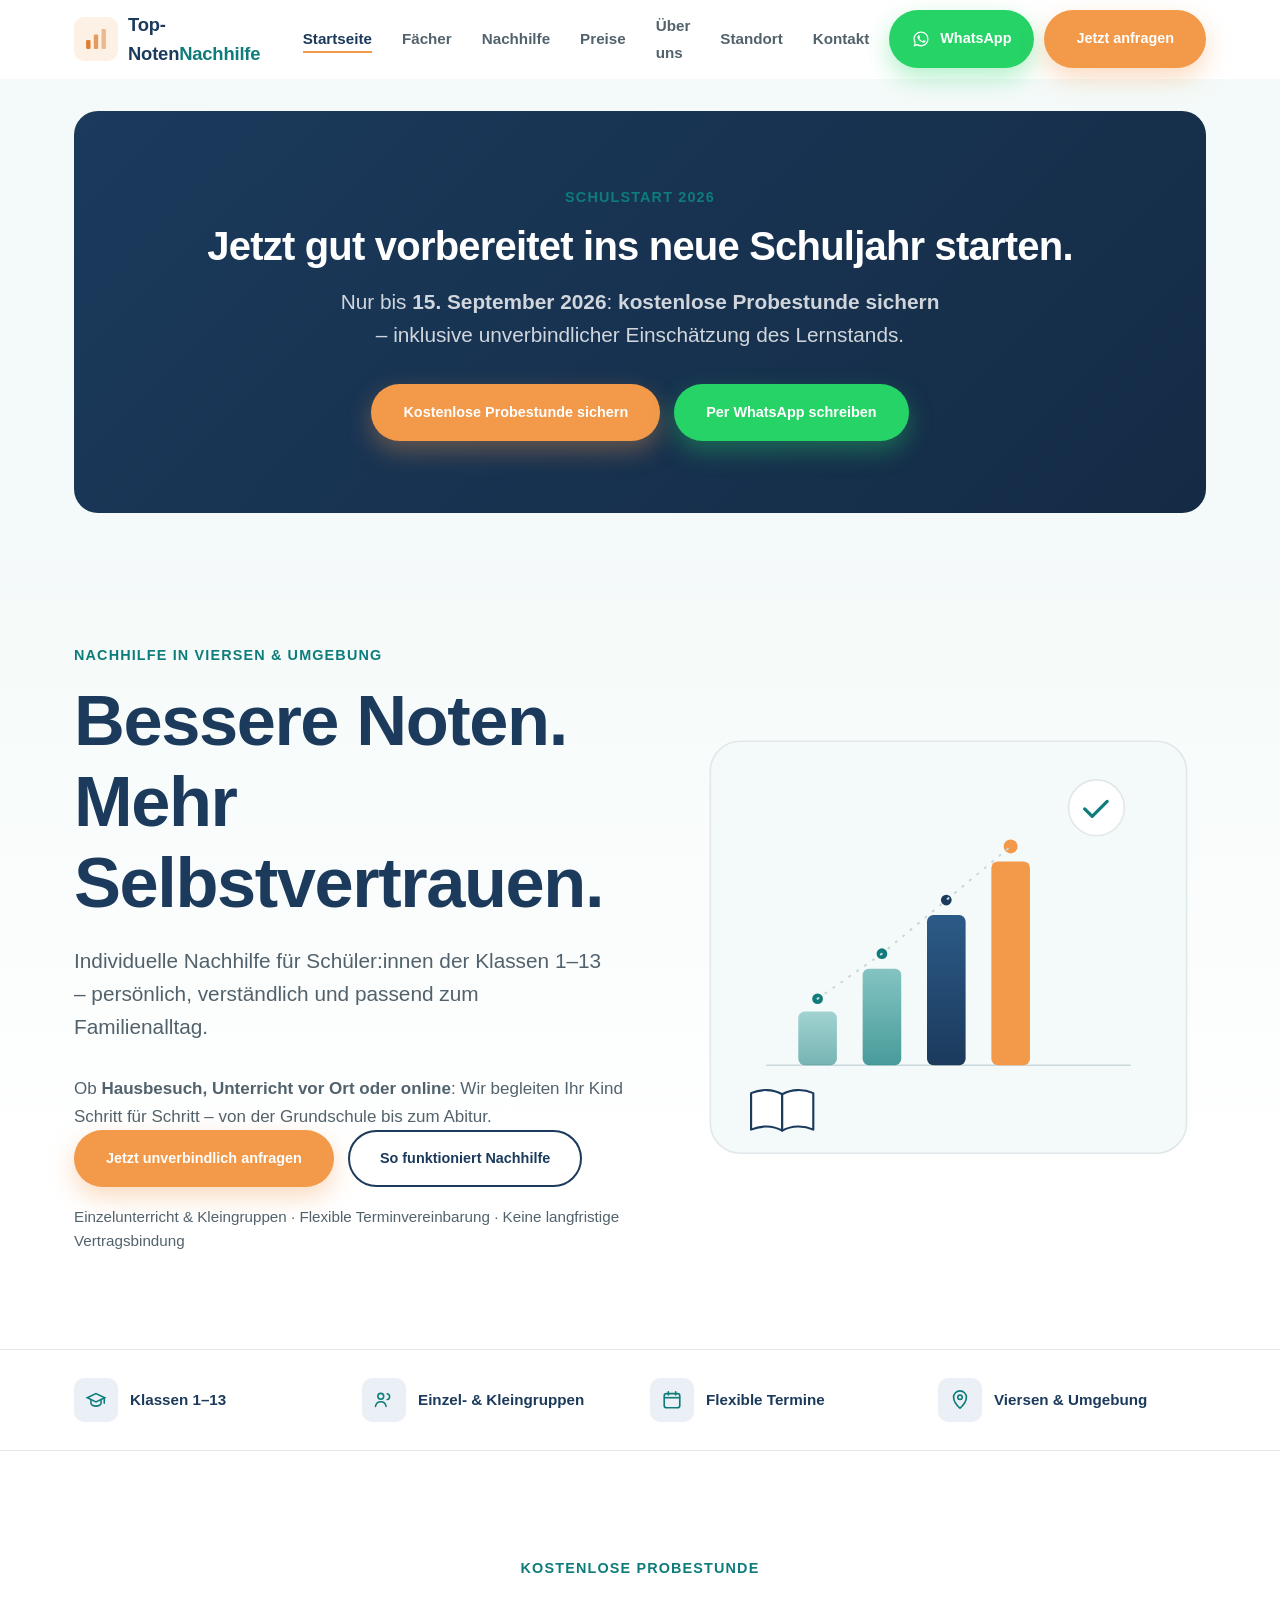
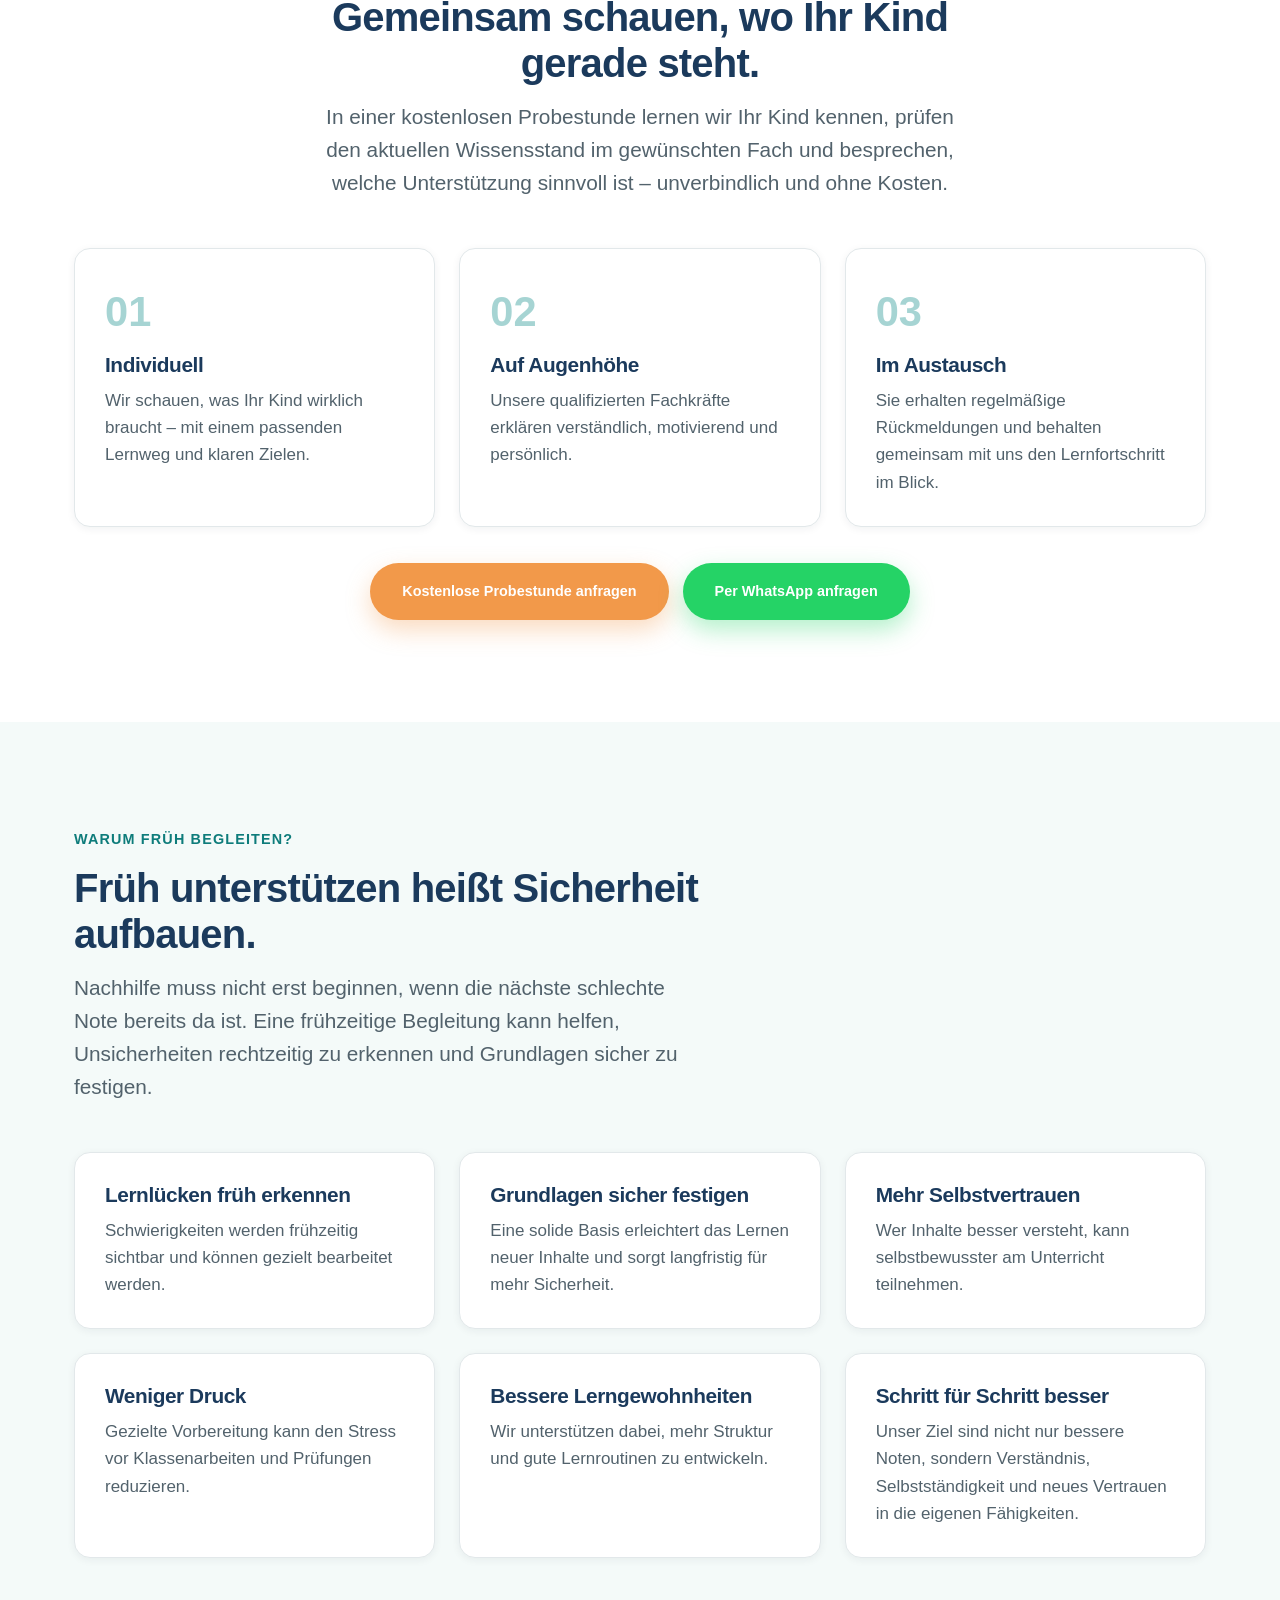
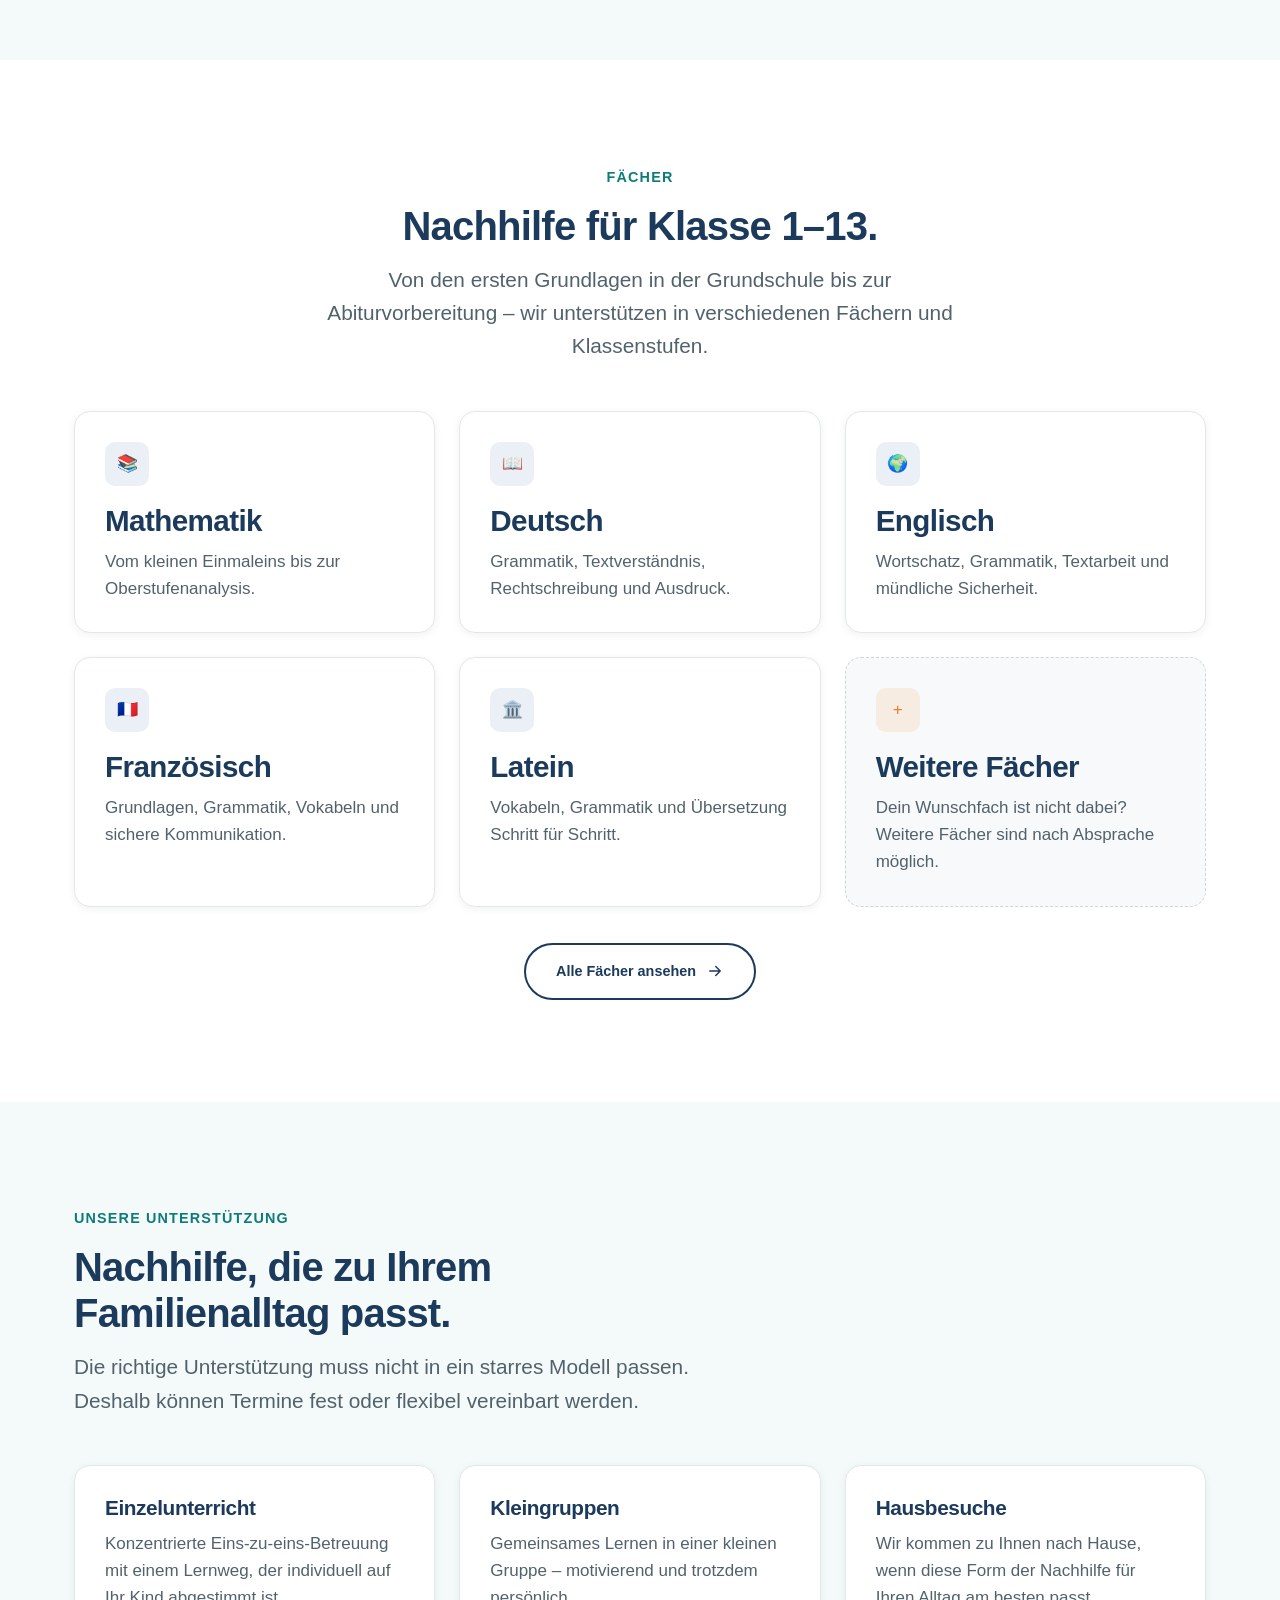
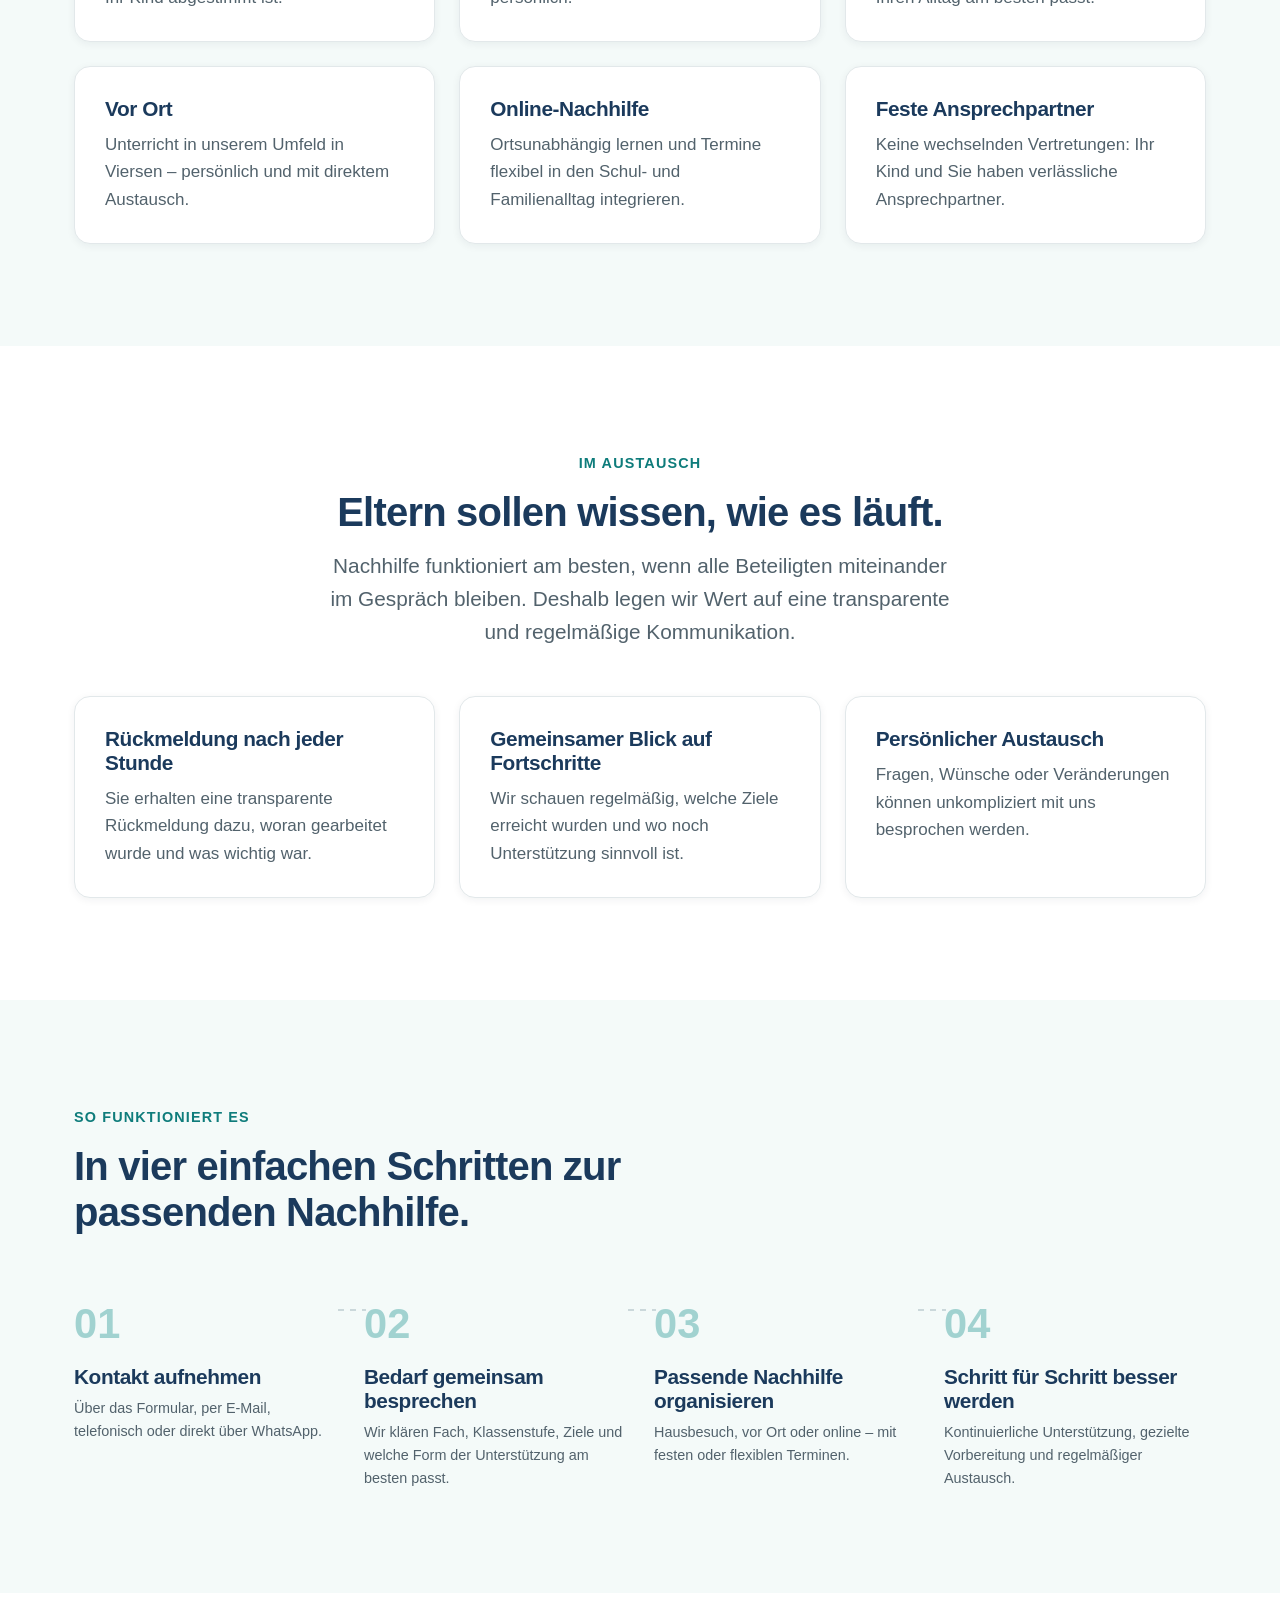
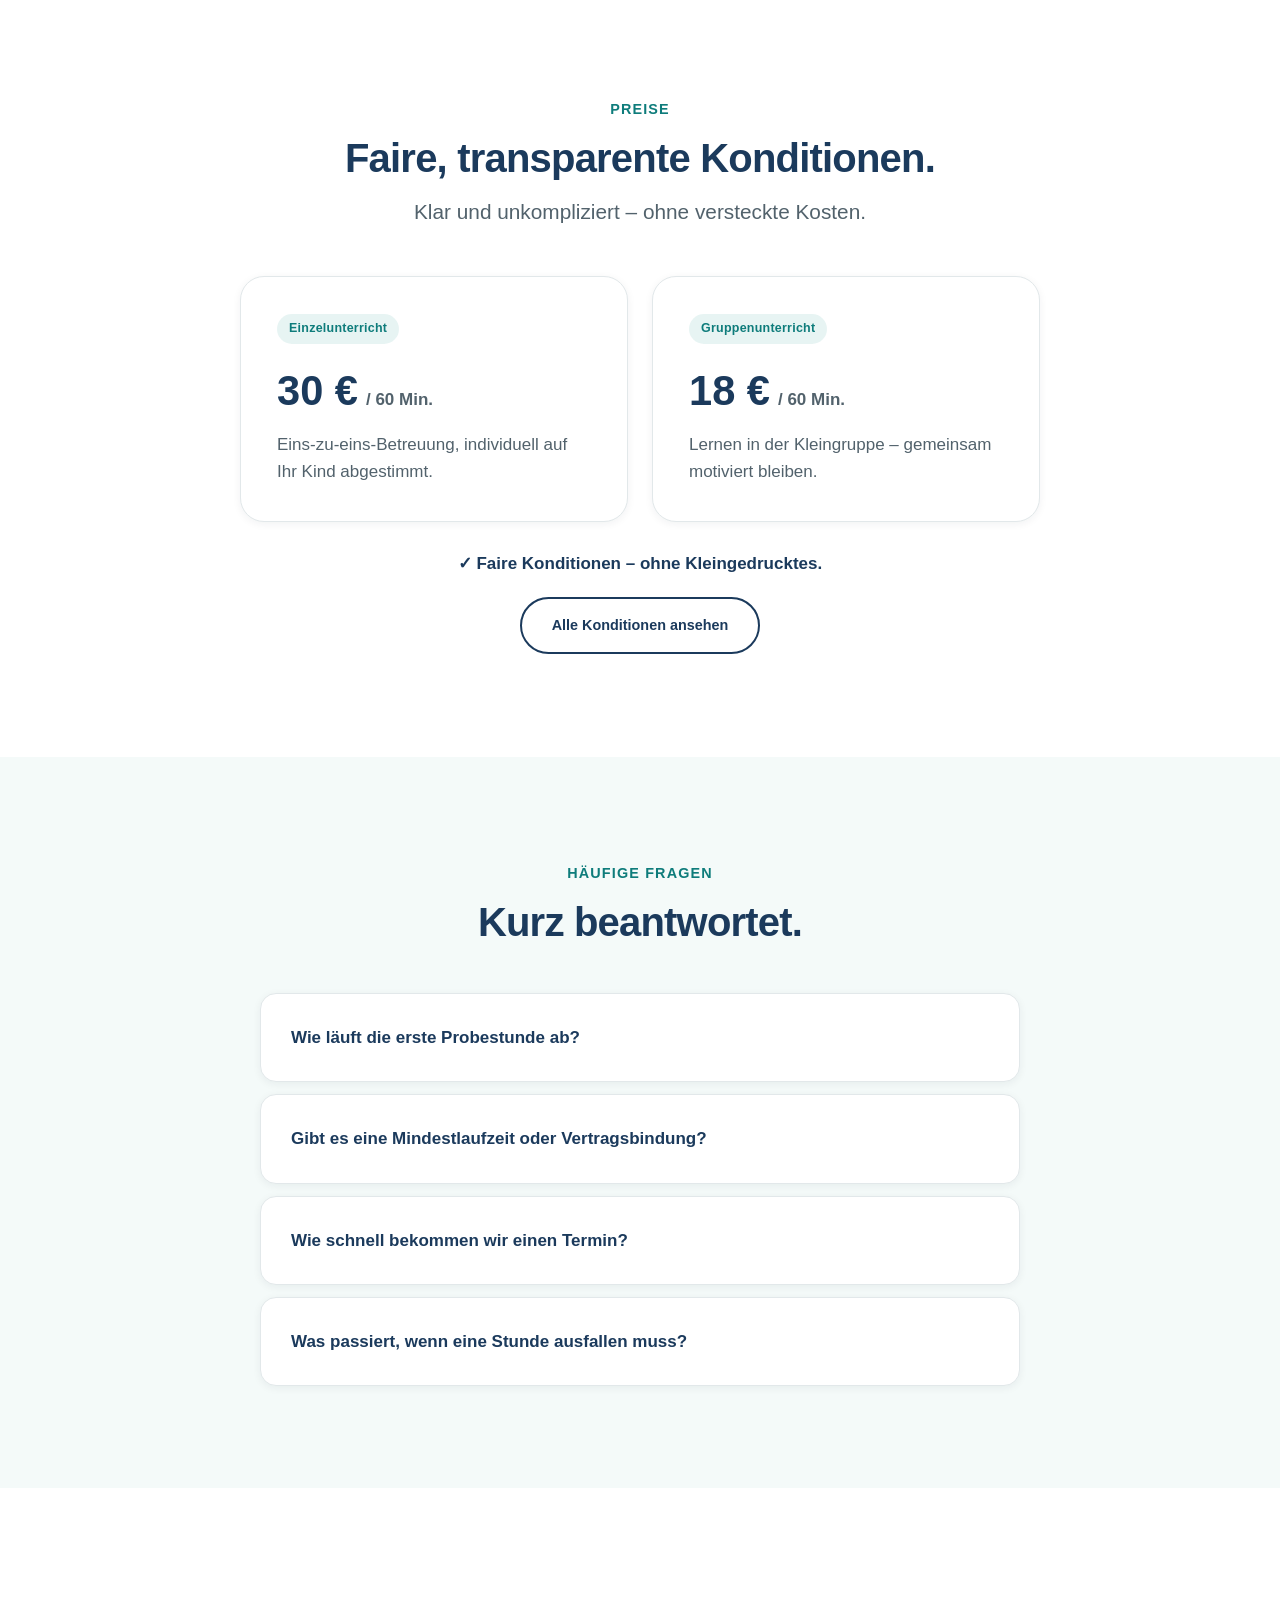
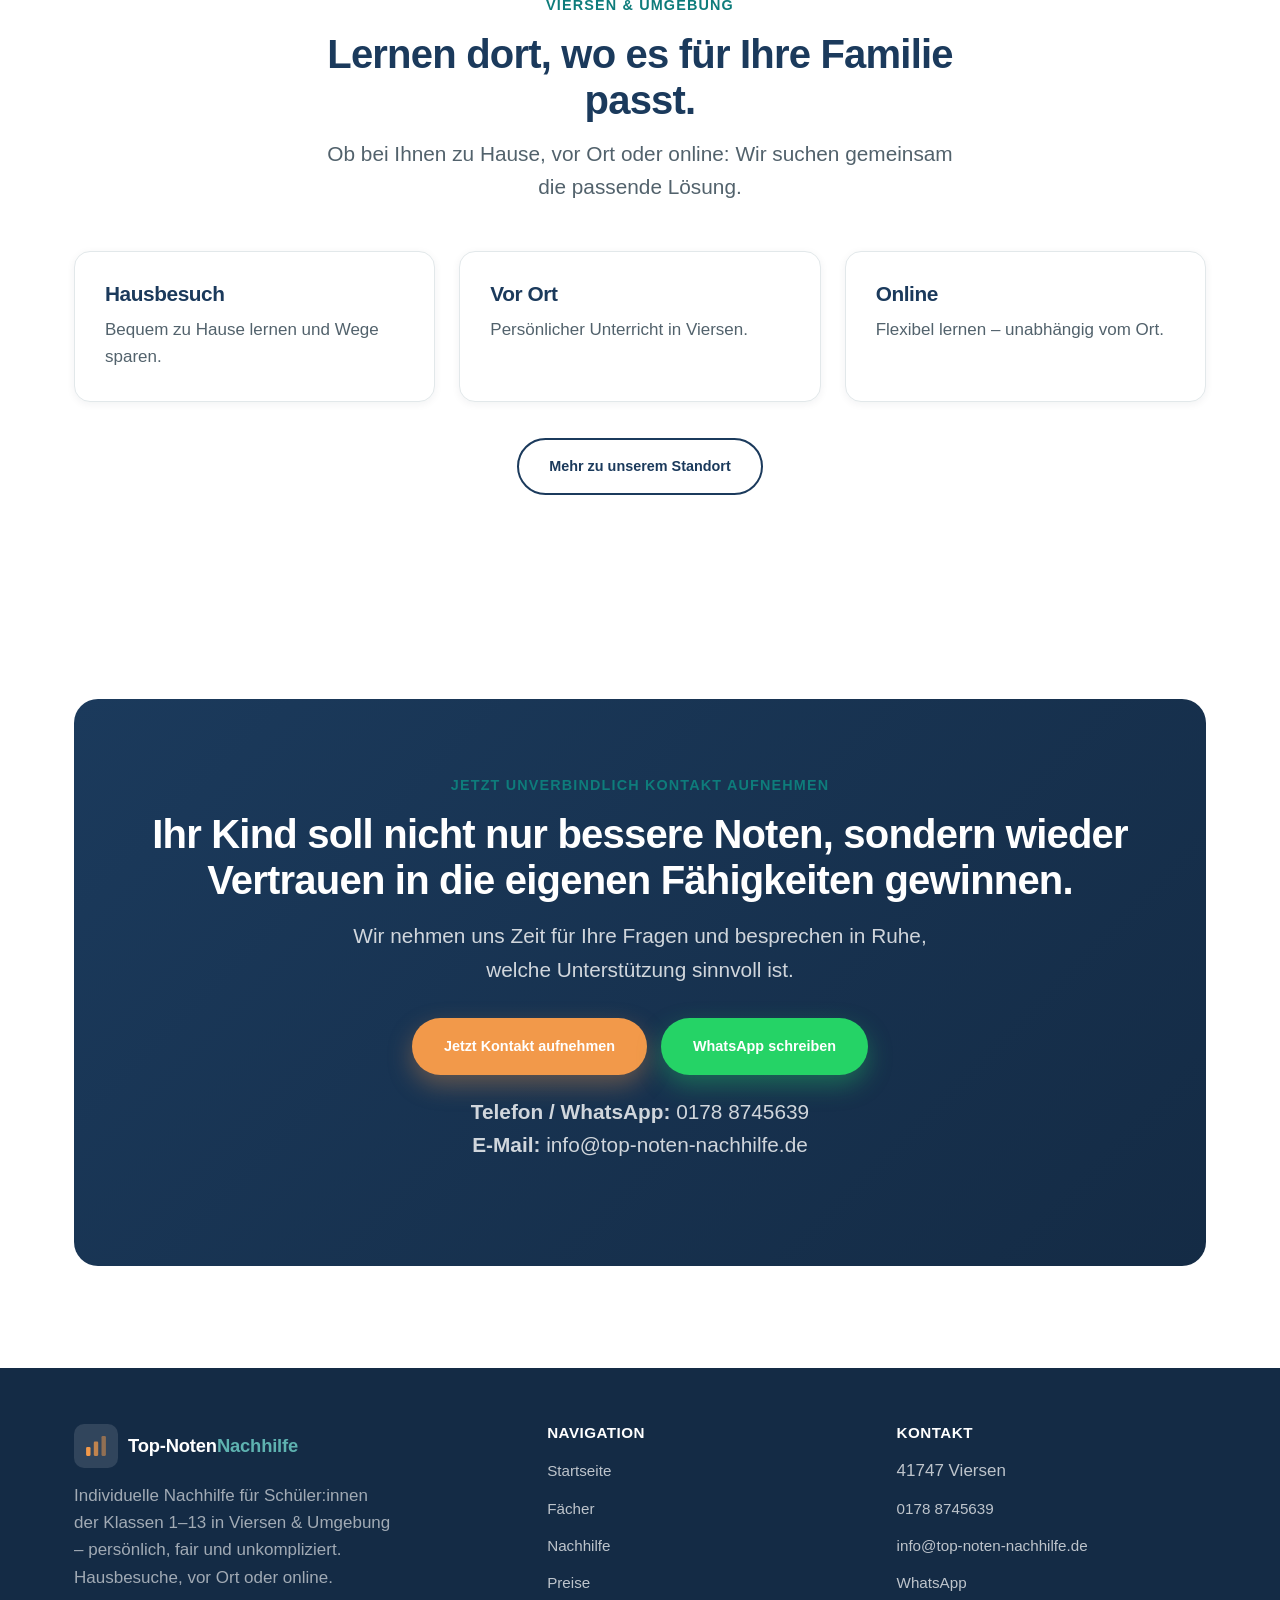
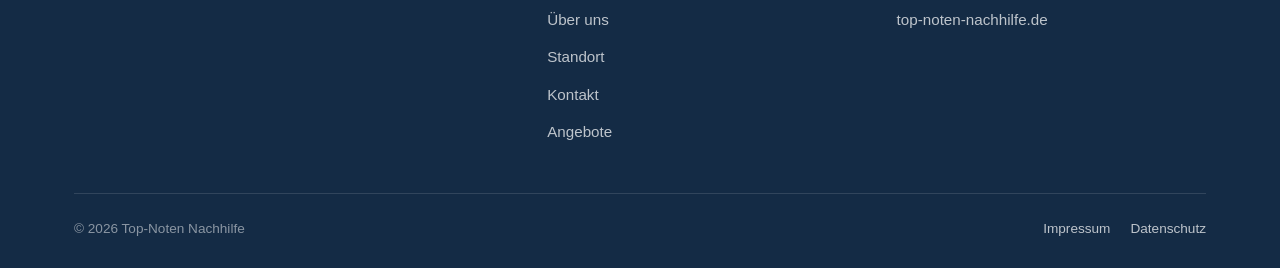
==== commit ed3efb73: "Add files via upload" ====
--- a/index.html
+++ b/index.html
@@ -16,6 +16,7 @@
 
   <meta property="og:type" content="website" />
   <meta property="og:site_name" content="Top-Noten Nachhilfe" />
+  <meta property="og:image" content="https://www.top-noten-nachhilfe.de/assets/img/og-image.svg" />
   <meta
     property="og:title"
     content="Top-Noten Nachhilfe Viersen | Nachhilfe für Klasse 1–13"
@@ -39,21 +40,6 @@
 
   <link rel="icon" type="image/svg+xml" href="assets/img/favicon.svg" />
   <link rel="stylesheet" href="assets/css/style.css" />
-
-  <style>
-    .btn-whatsapp {
-      background: #25D366;
-      color: #FFFFFF;
-      display: inline-flex;
-      align-items: center;
-      gap: 6px;
-    }
-    .btn-whatsapp:hover,
-    .btn-whatsapp:focus-visible {
-      background: #1EBE5A;
-      color: #FFFFFF;
-    }
-  </style>
 
   <noscript>
     <style>
--- a/assets/css/style.css
+++ b/assets/css/style.css
@@ -143,6 +143,17 @@
 .btn-secondary:hover { background: var(--navy); color: var(--white); transform: translateY(-2px); }
 .section--navy .btn-secondary { color: var(--white); border-color: rgba(255,255,255,0.5); }
 .section--navy .btn-secondary:hover { background: var(--white); color: var(--navy); border-color: var(--white); }
+.btn-whatsapp {
+  background: #25D366;
+  color: var(--white);
+  box-shadow: 0 10px 24px rgba(37, 211, 102, 0.35);
+}
+.btn-whatsapp:hover, .btn-whatsapp:focus-visible {
+  background: #1EBE5A;
+  color: var(--white);
+  transform: translateY(-2px);
+  box-shadow: 0 14px 30px rgba(37, 211, 102, 0.42);
+}
 .btn-block { width: 100%; }
 .btn[disabled] { opacity: 0.6; cursor: not-allowed; }
 .btn svg { width: 18px; height: 18px; flex-shrink: 0; }
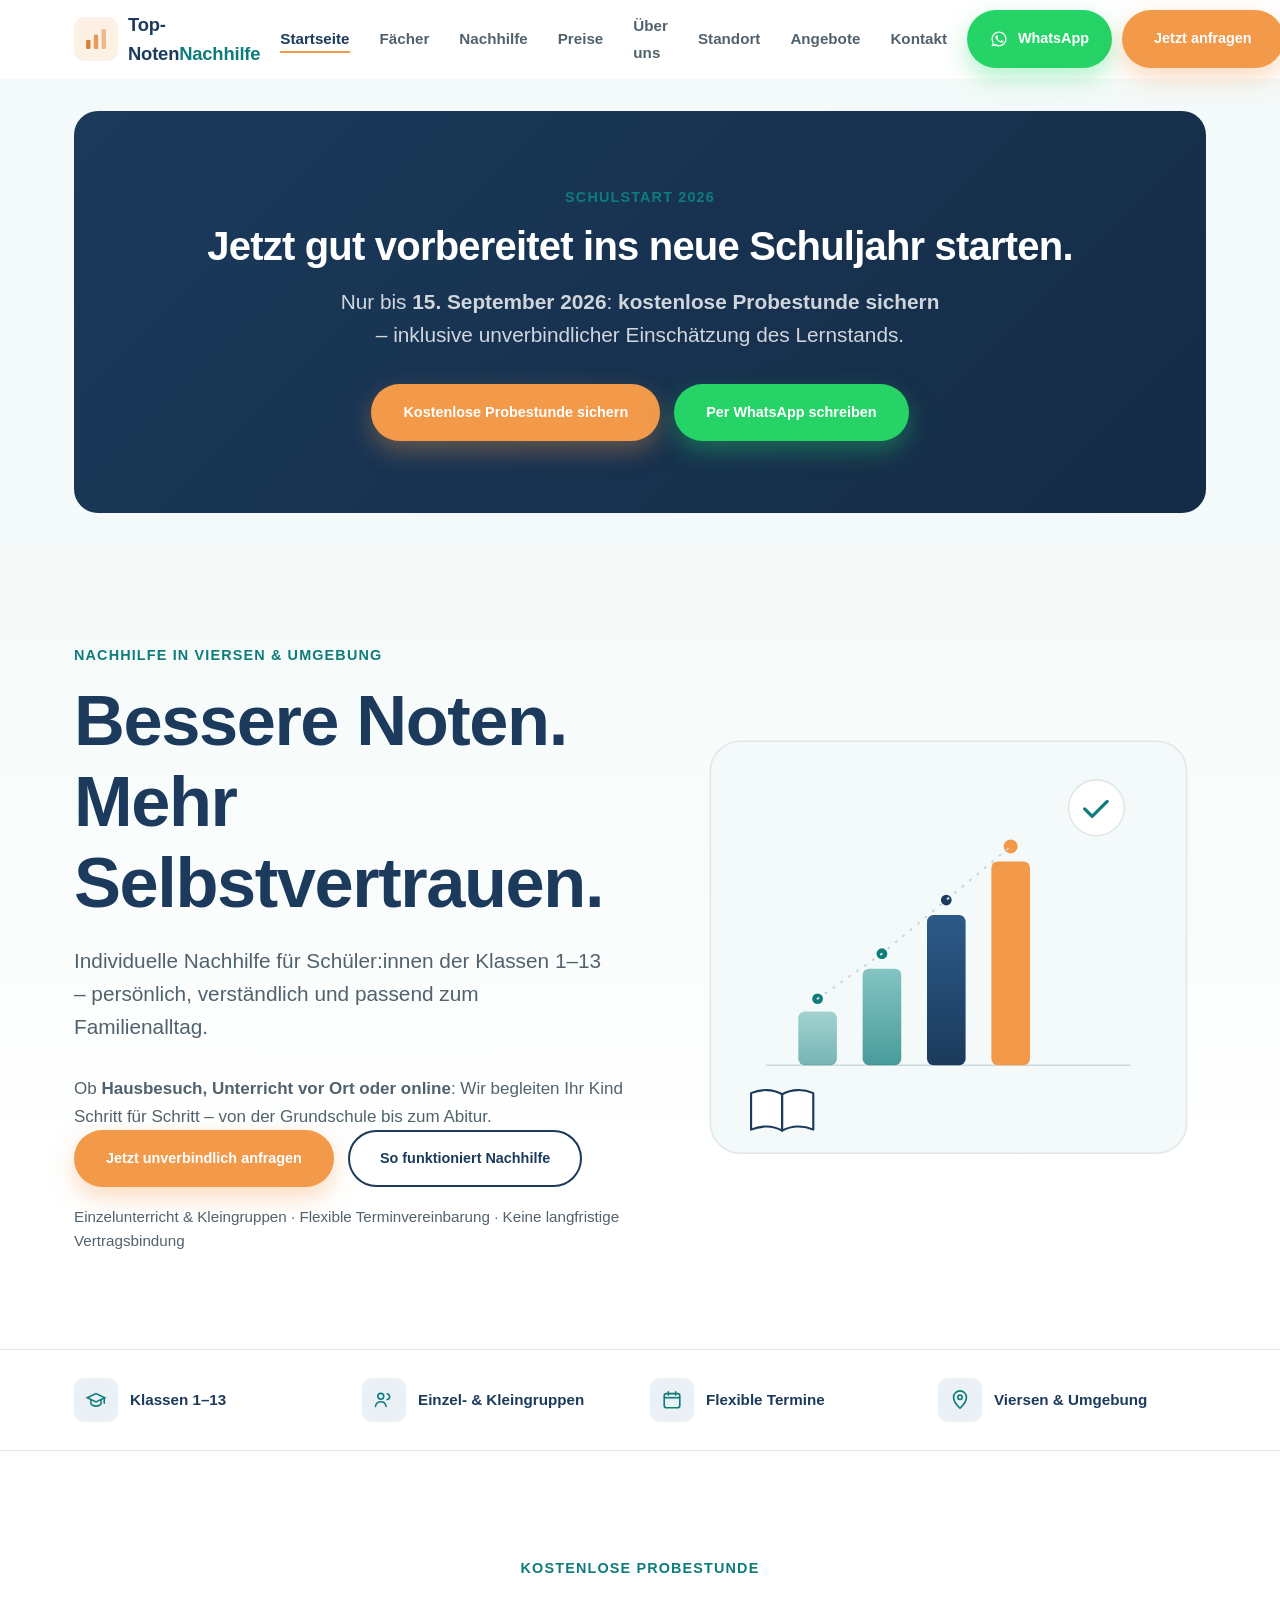
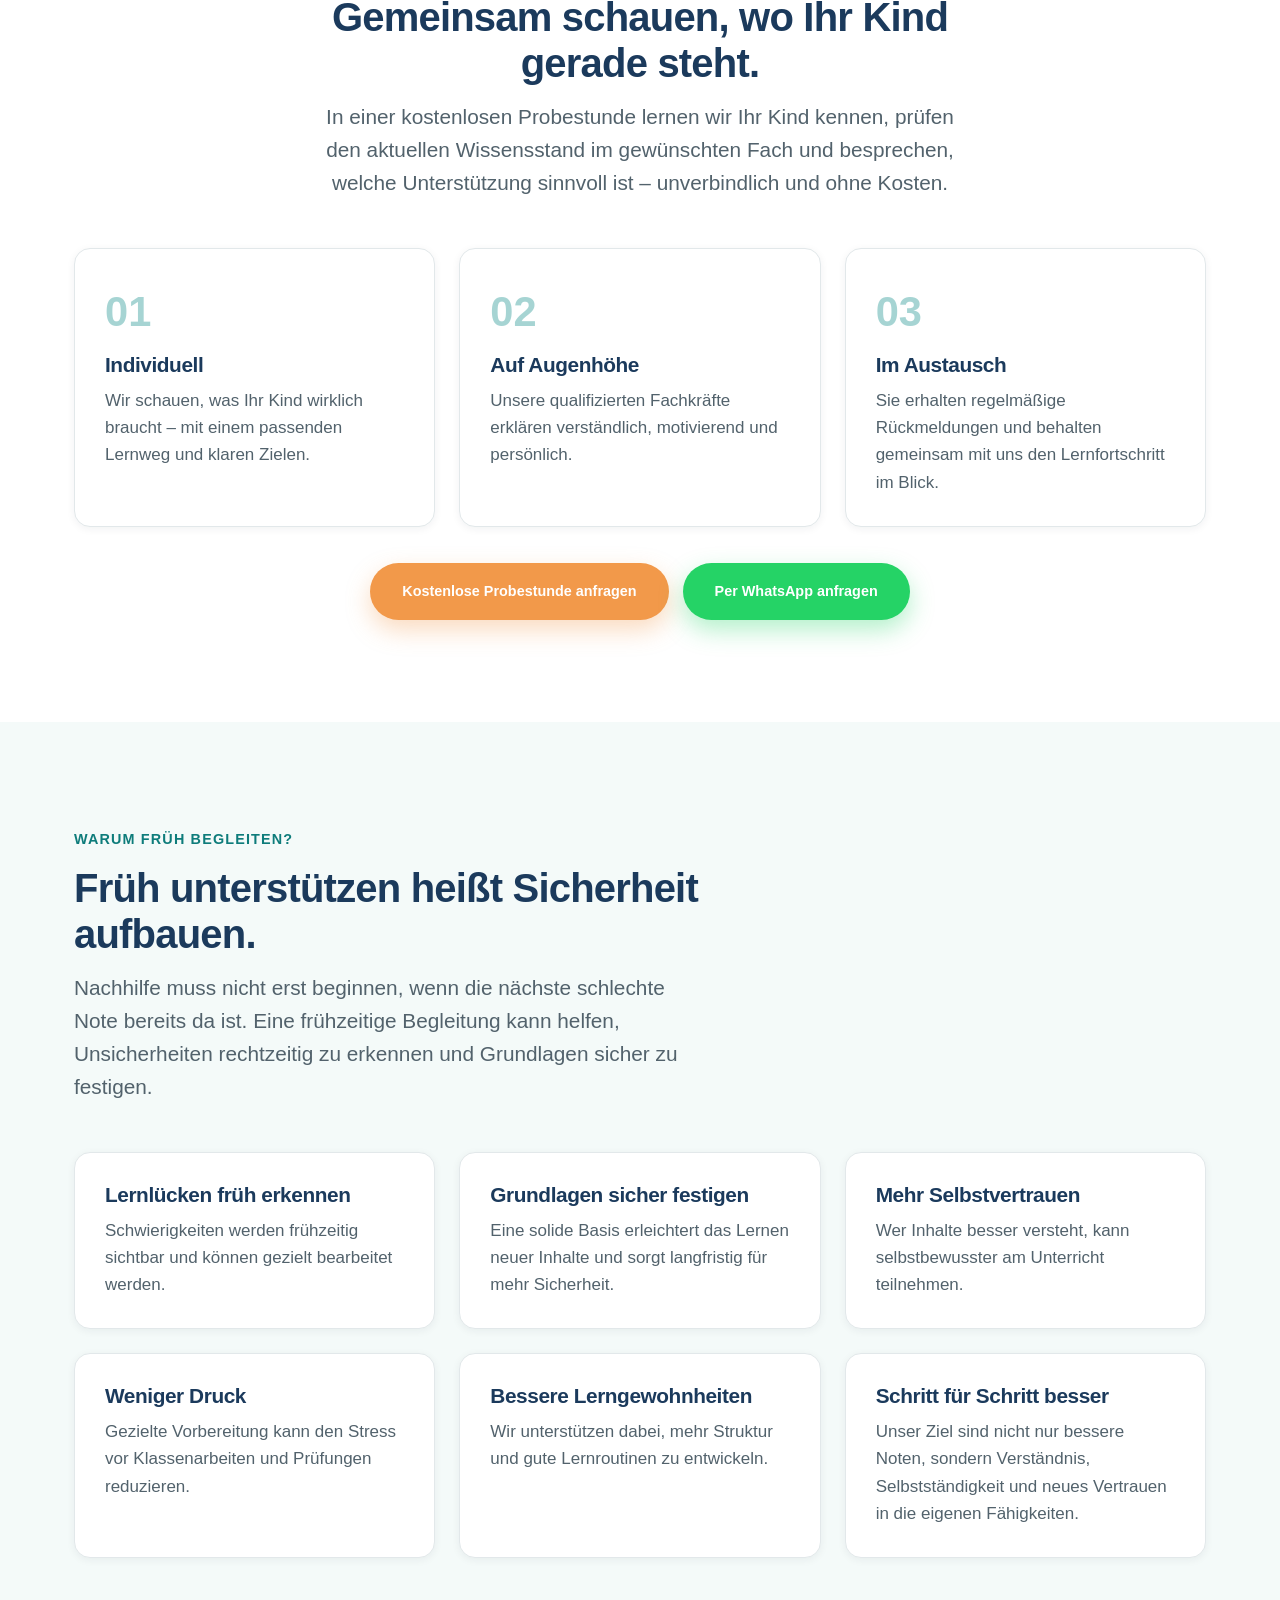
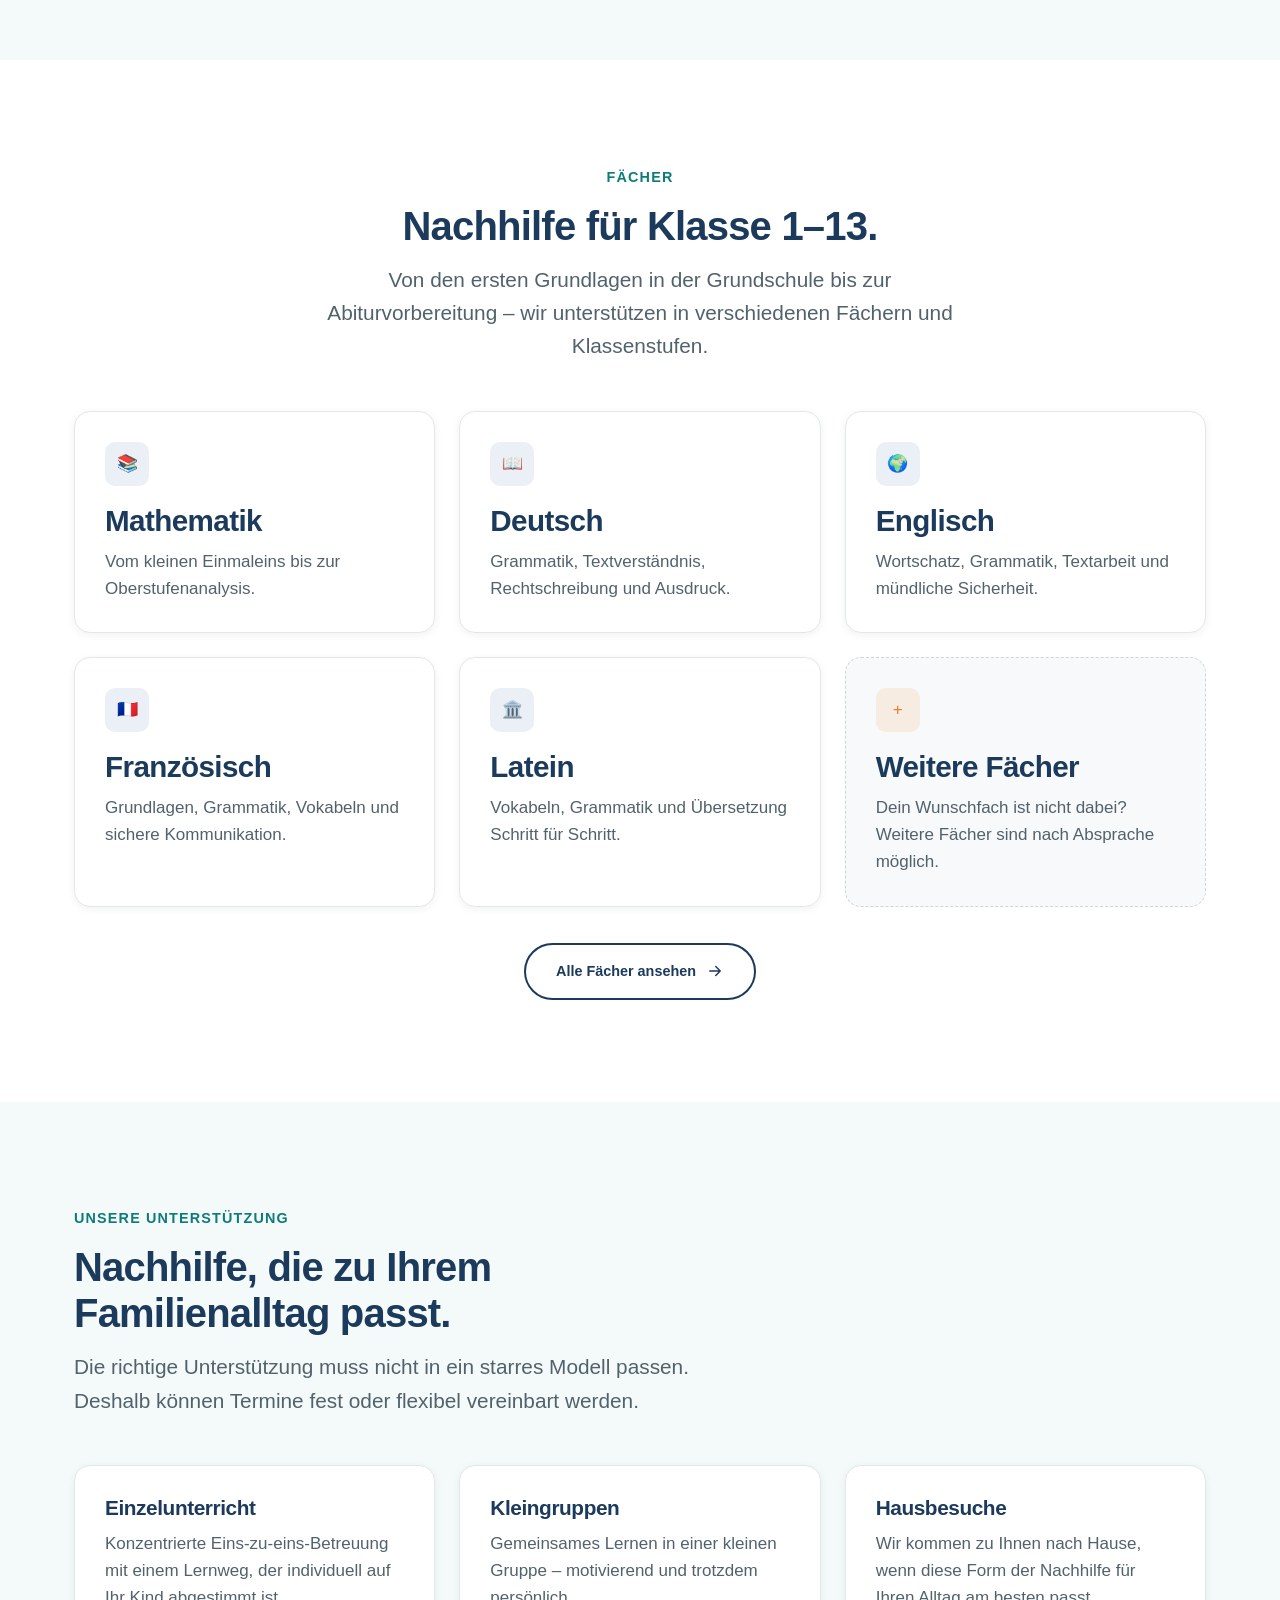
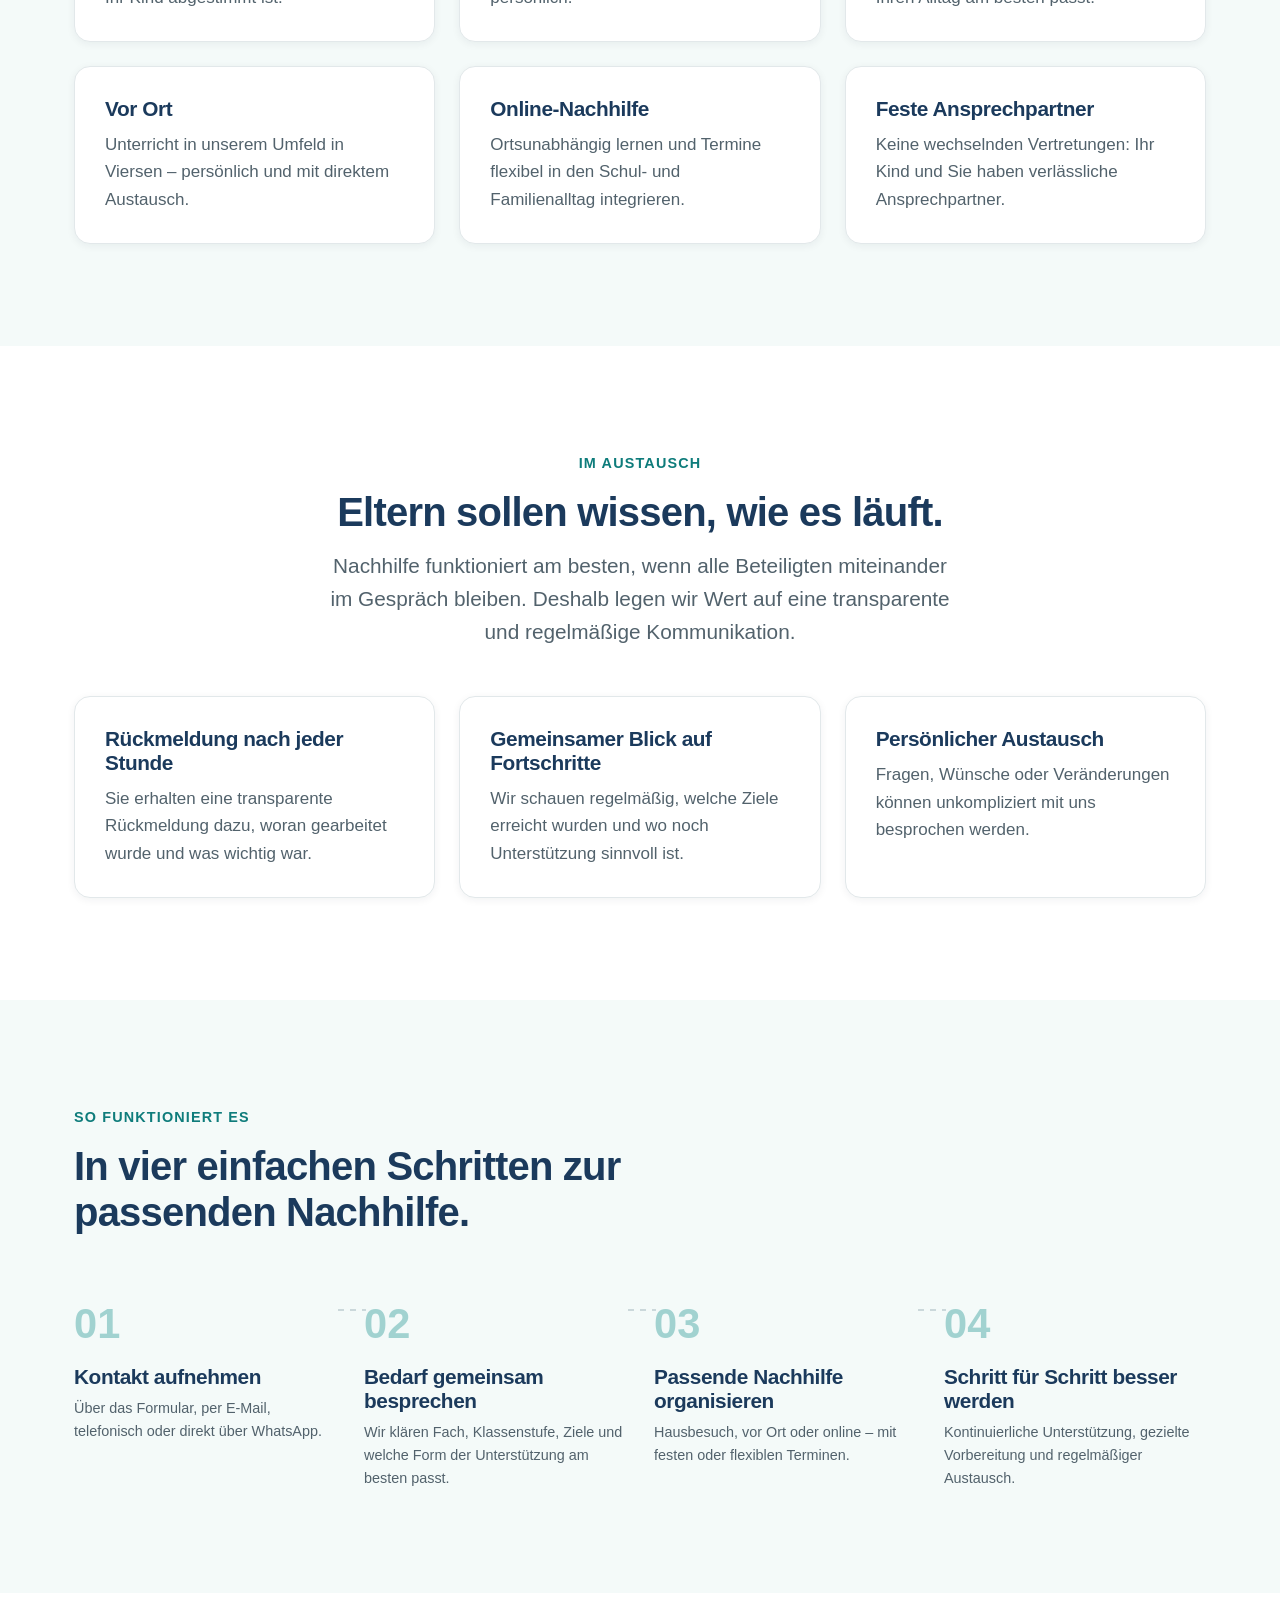
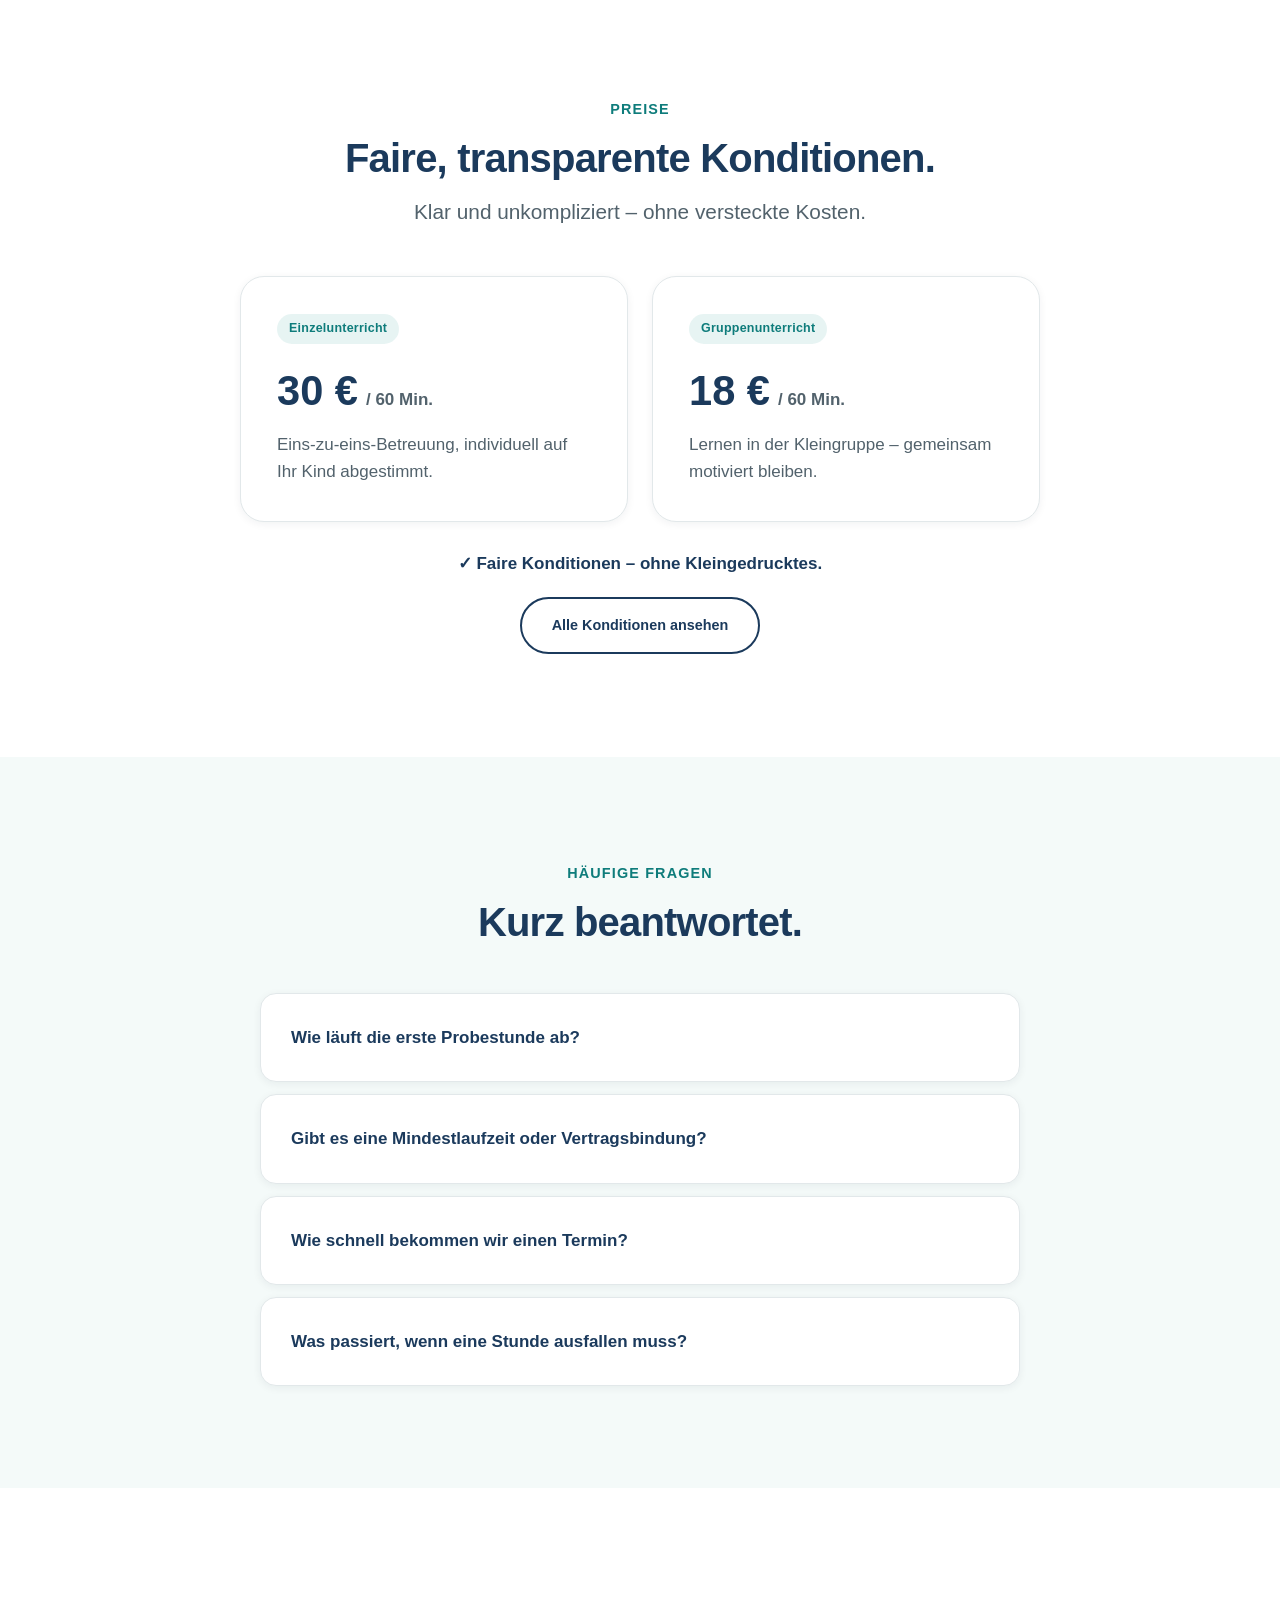
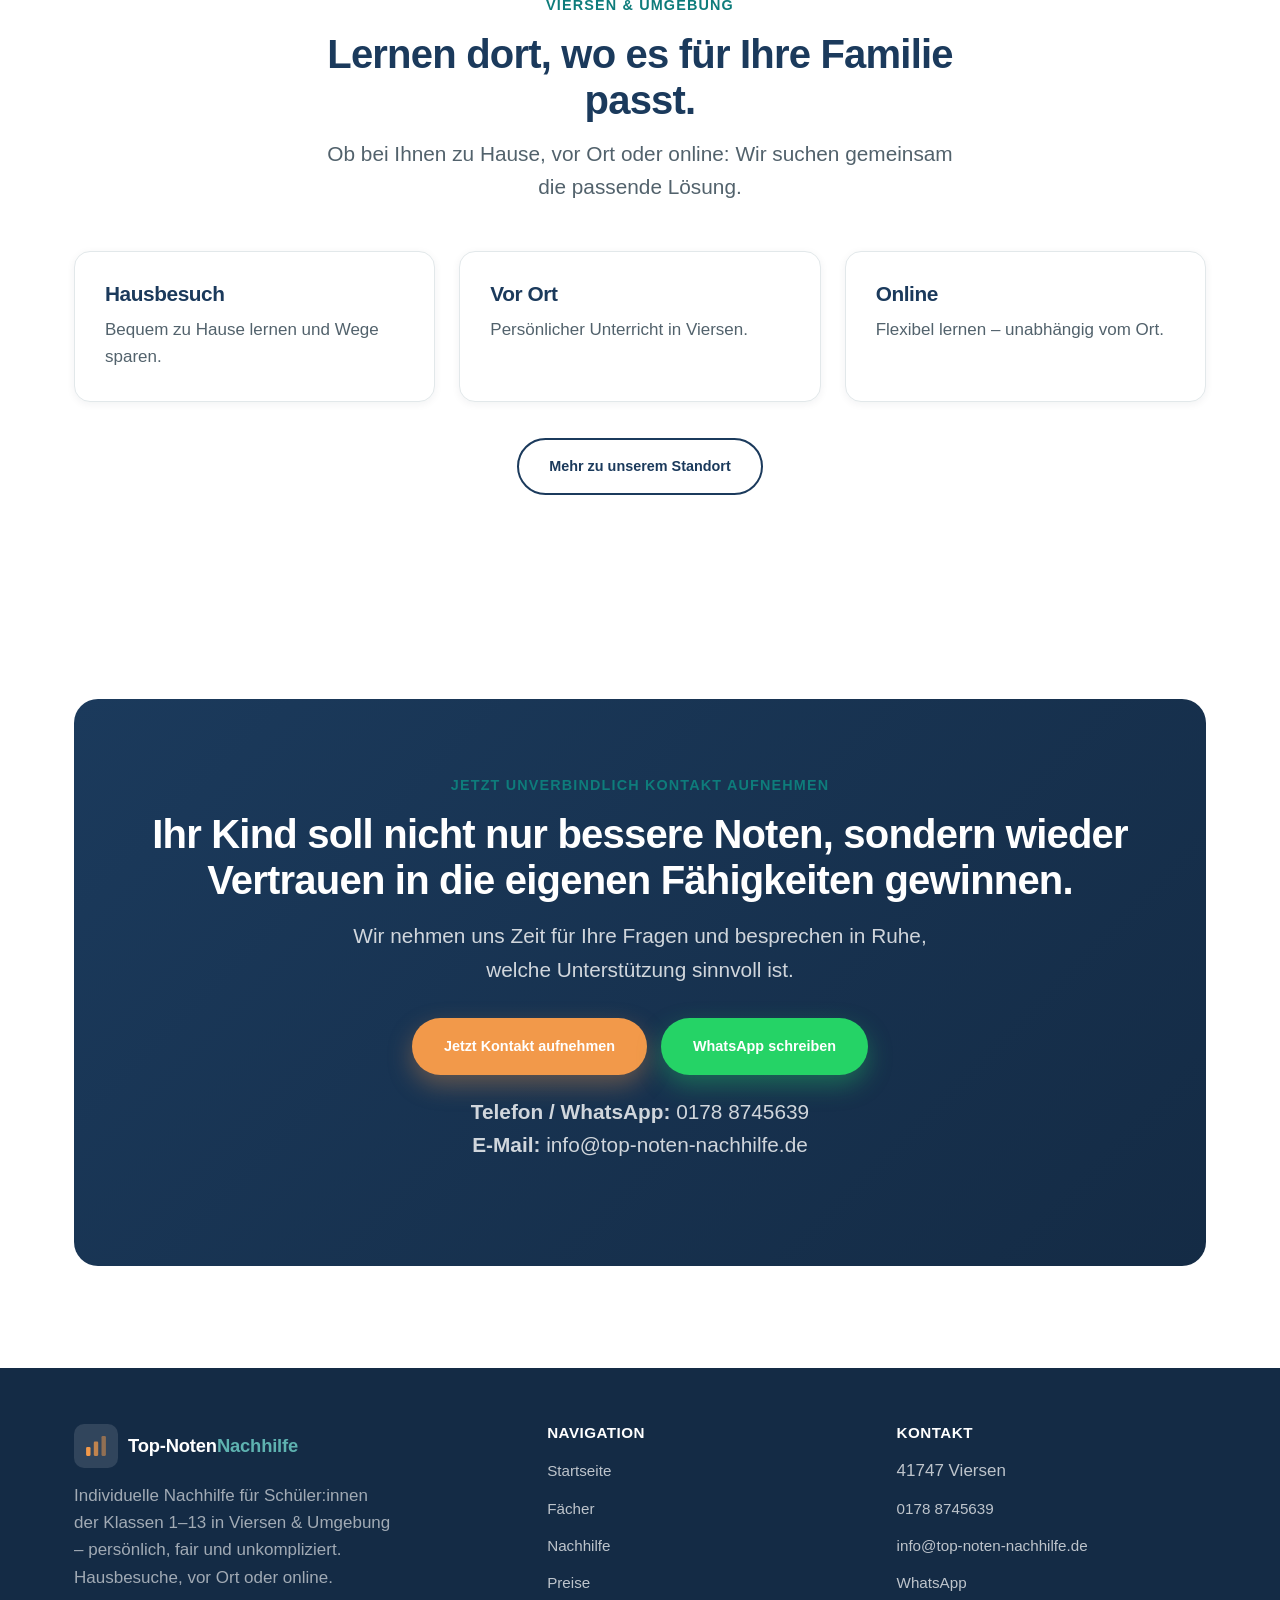
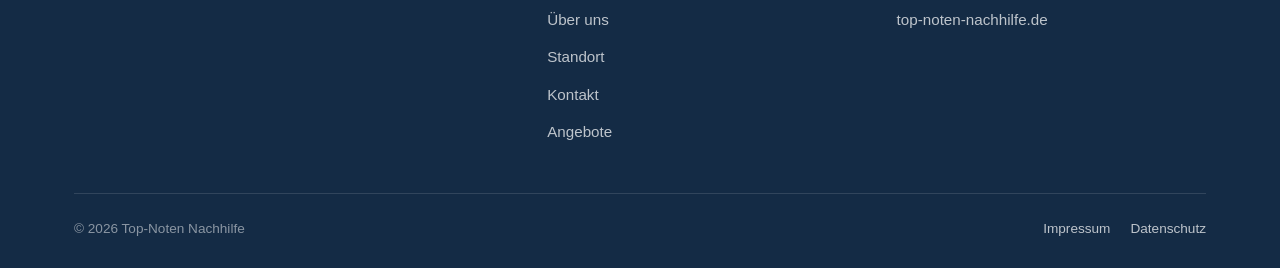
==== commit 1a632012: "Add files via upload" ====
--- a/index.html
+++ b/index.html
@@ -93,6 +93,7 @@
           <li><a href="preise.html">Preise</a></li>
           <li><a href="ueber-uns.html">Über uns</a></li>
           <li><a href="standort.html">Standort</a></li>
+          <li><a href="angebote.html">Angebote</a></li>
           <li><a href="kontakt.html">Kontakt</a></li>
         </ul>
       </nav>
@@ -150,6 +151,7 @@
       <a href="preise.html">Preise</a>
       <a href="ueber-uns.html">Über uns</a>
       <a href="standort.html">Standort</a>
+      <a href="angebote.html">Angebote</a>
       <a href="kontakt.html">Kontakt</a>
 
       <a class="btn btn-primary btn-block" href="kontakt.html">
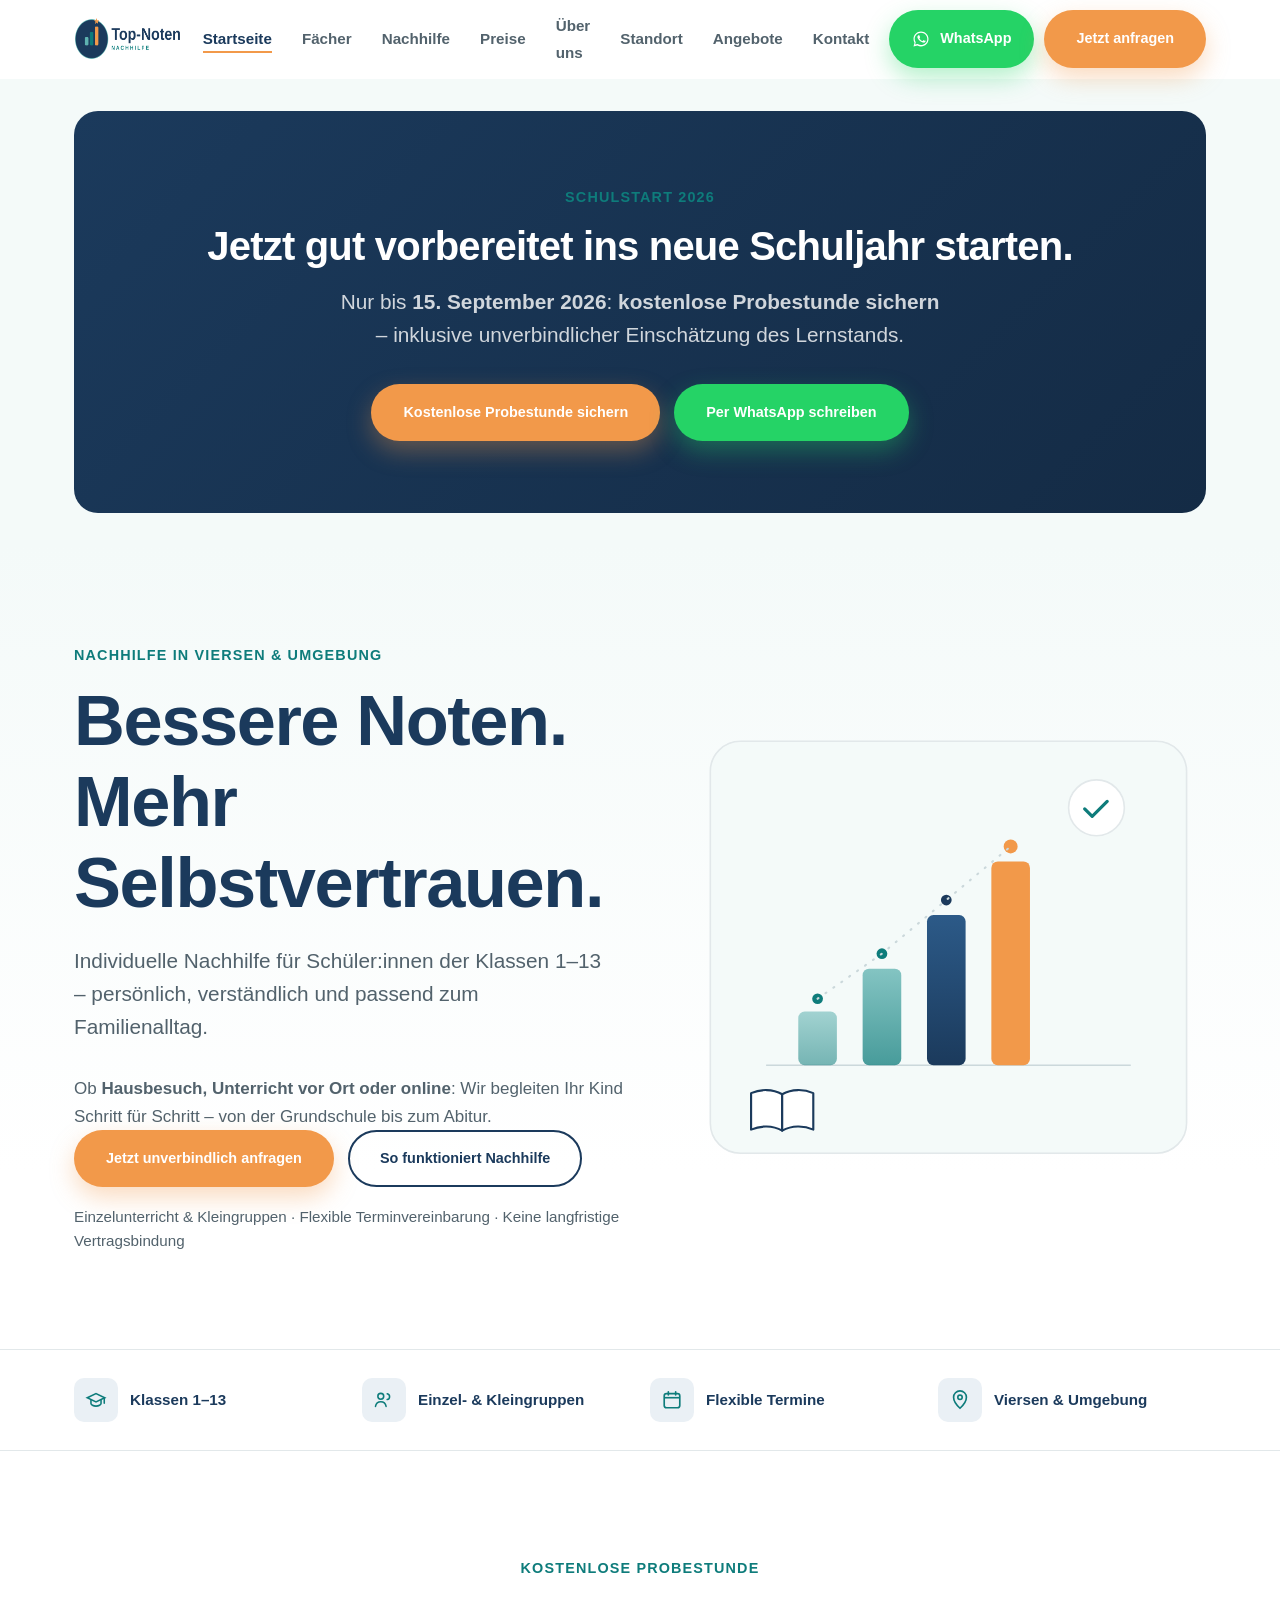
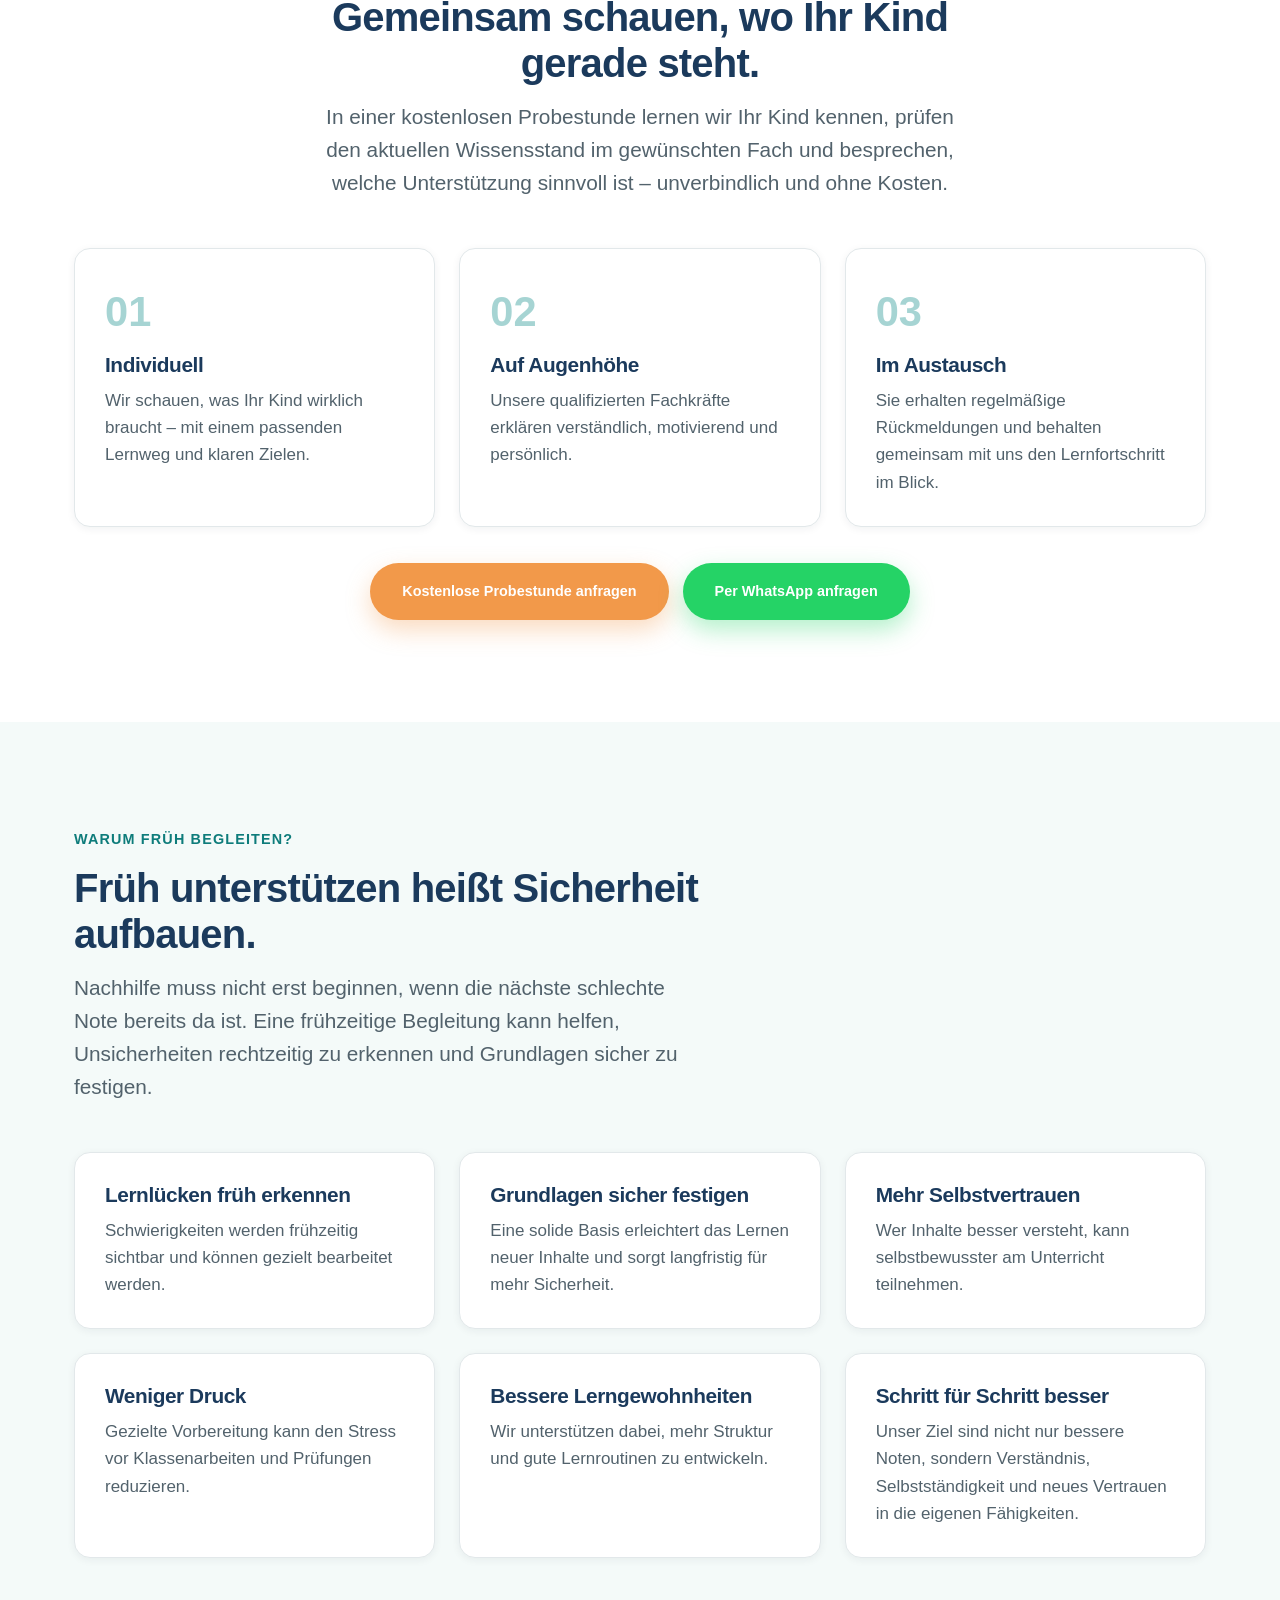
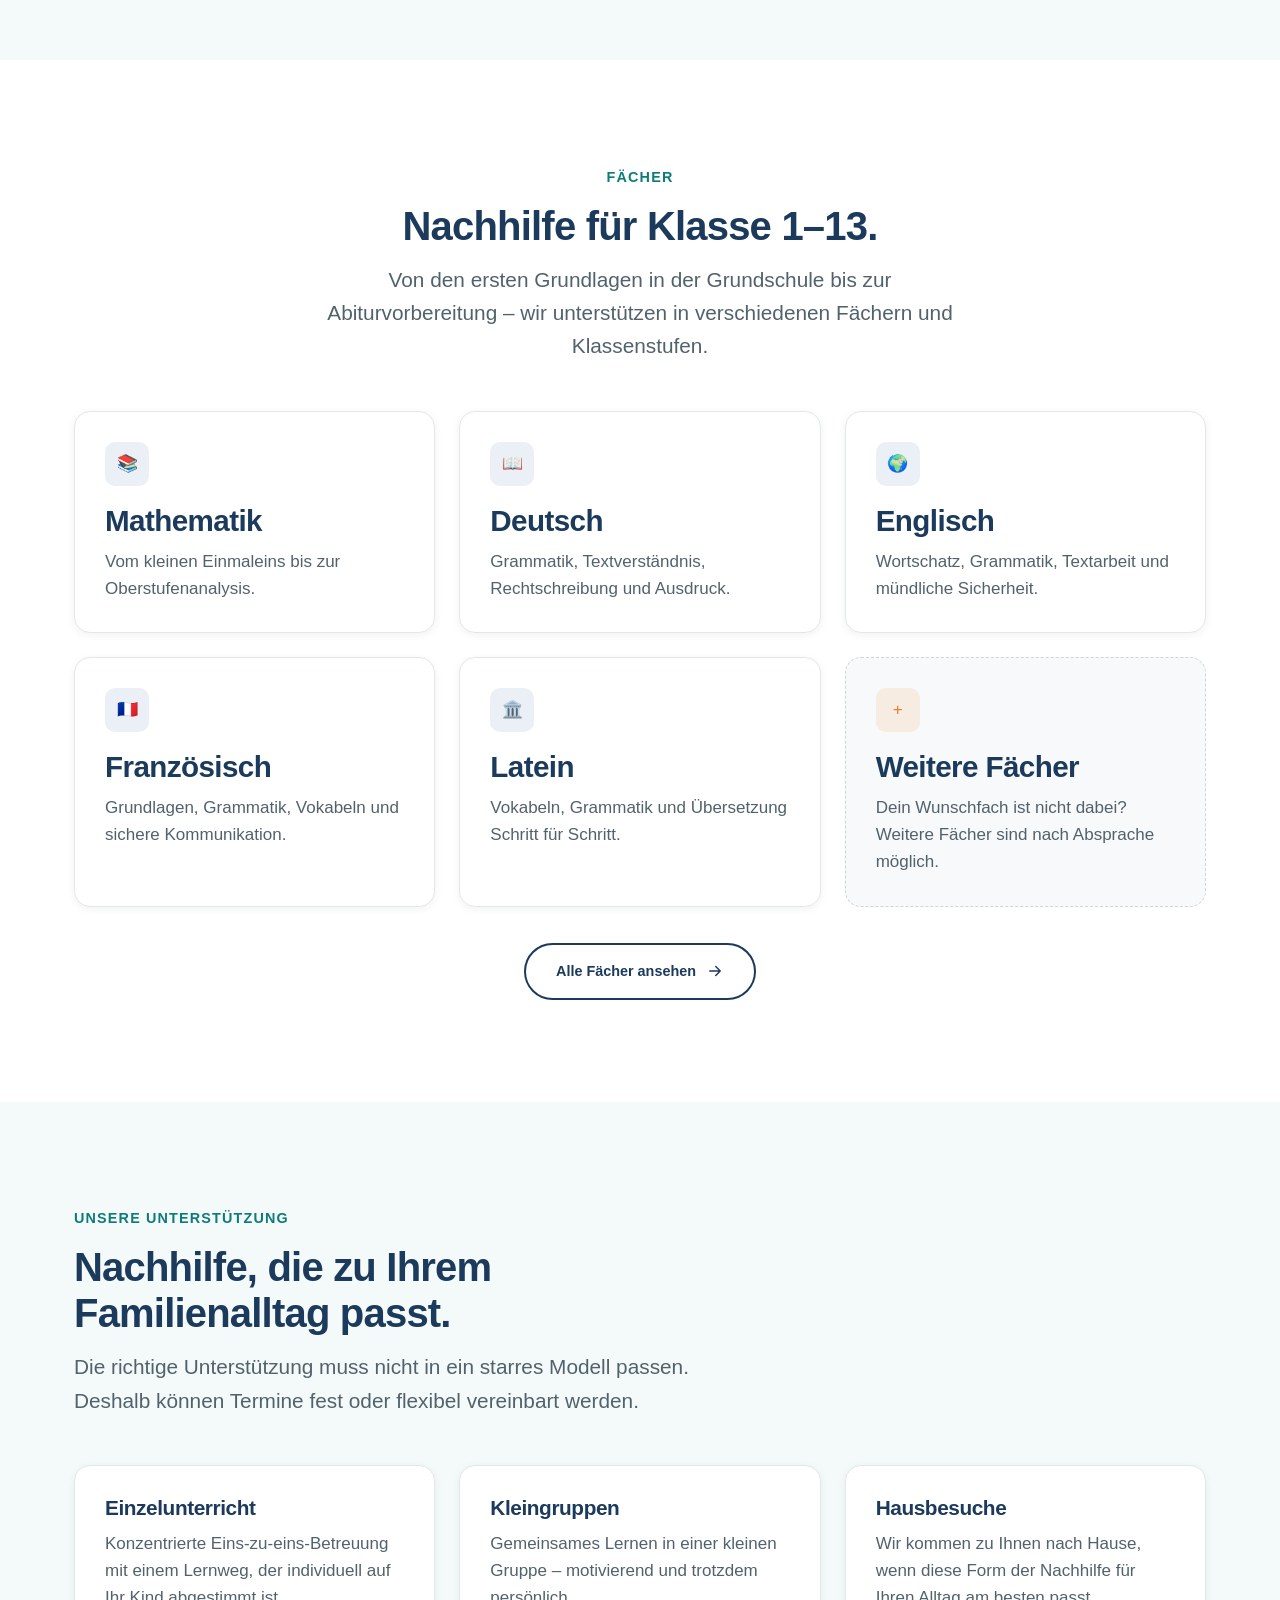
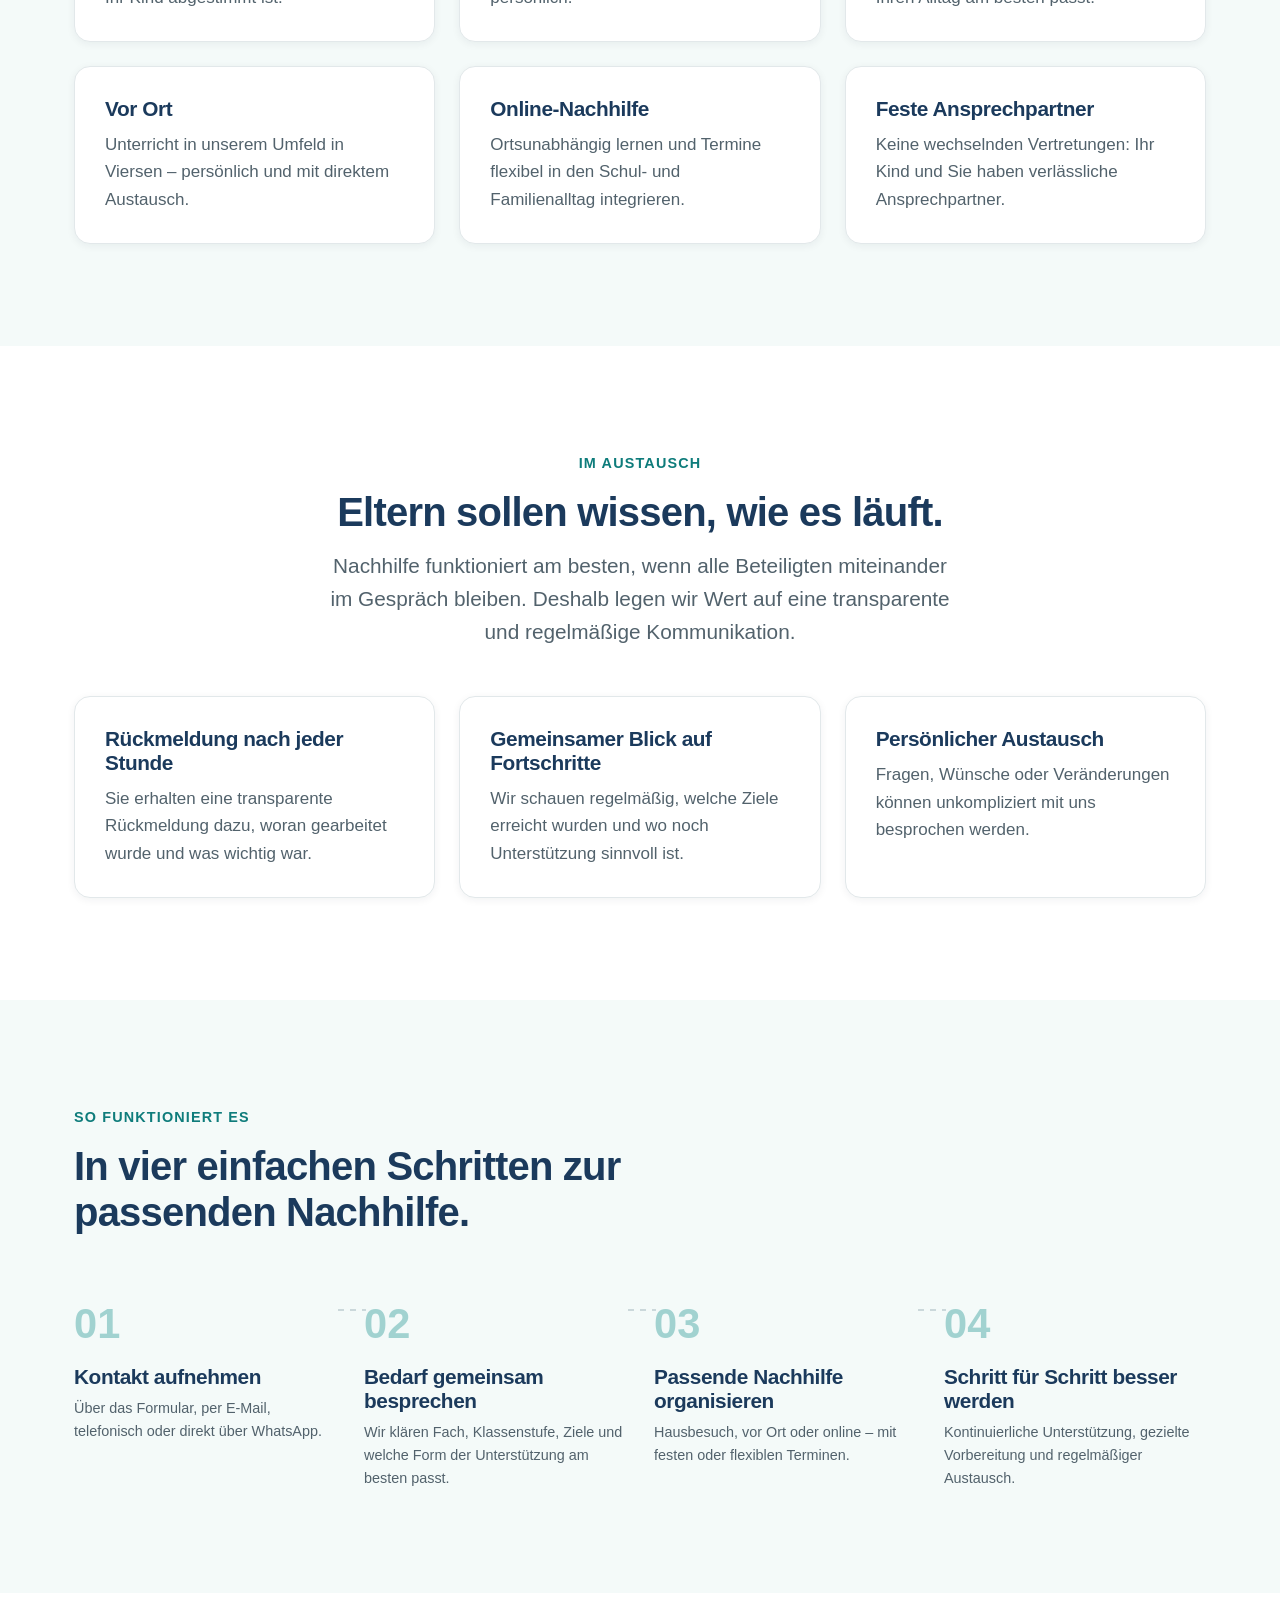
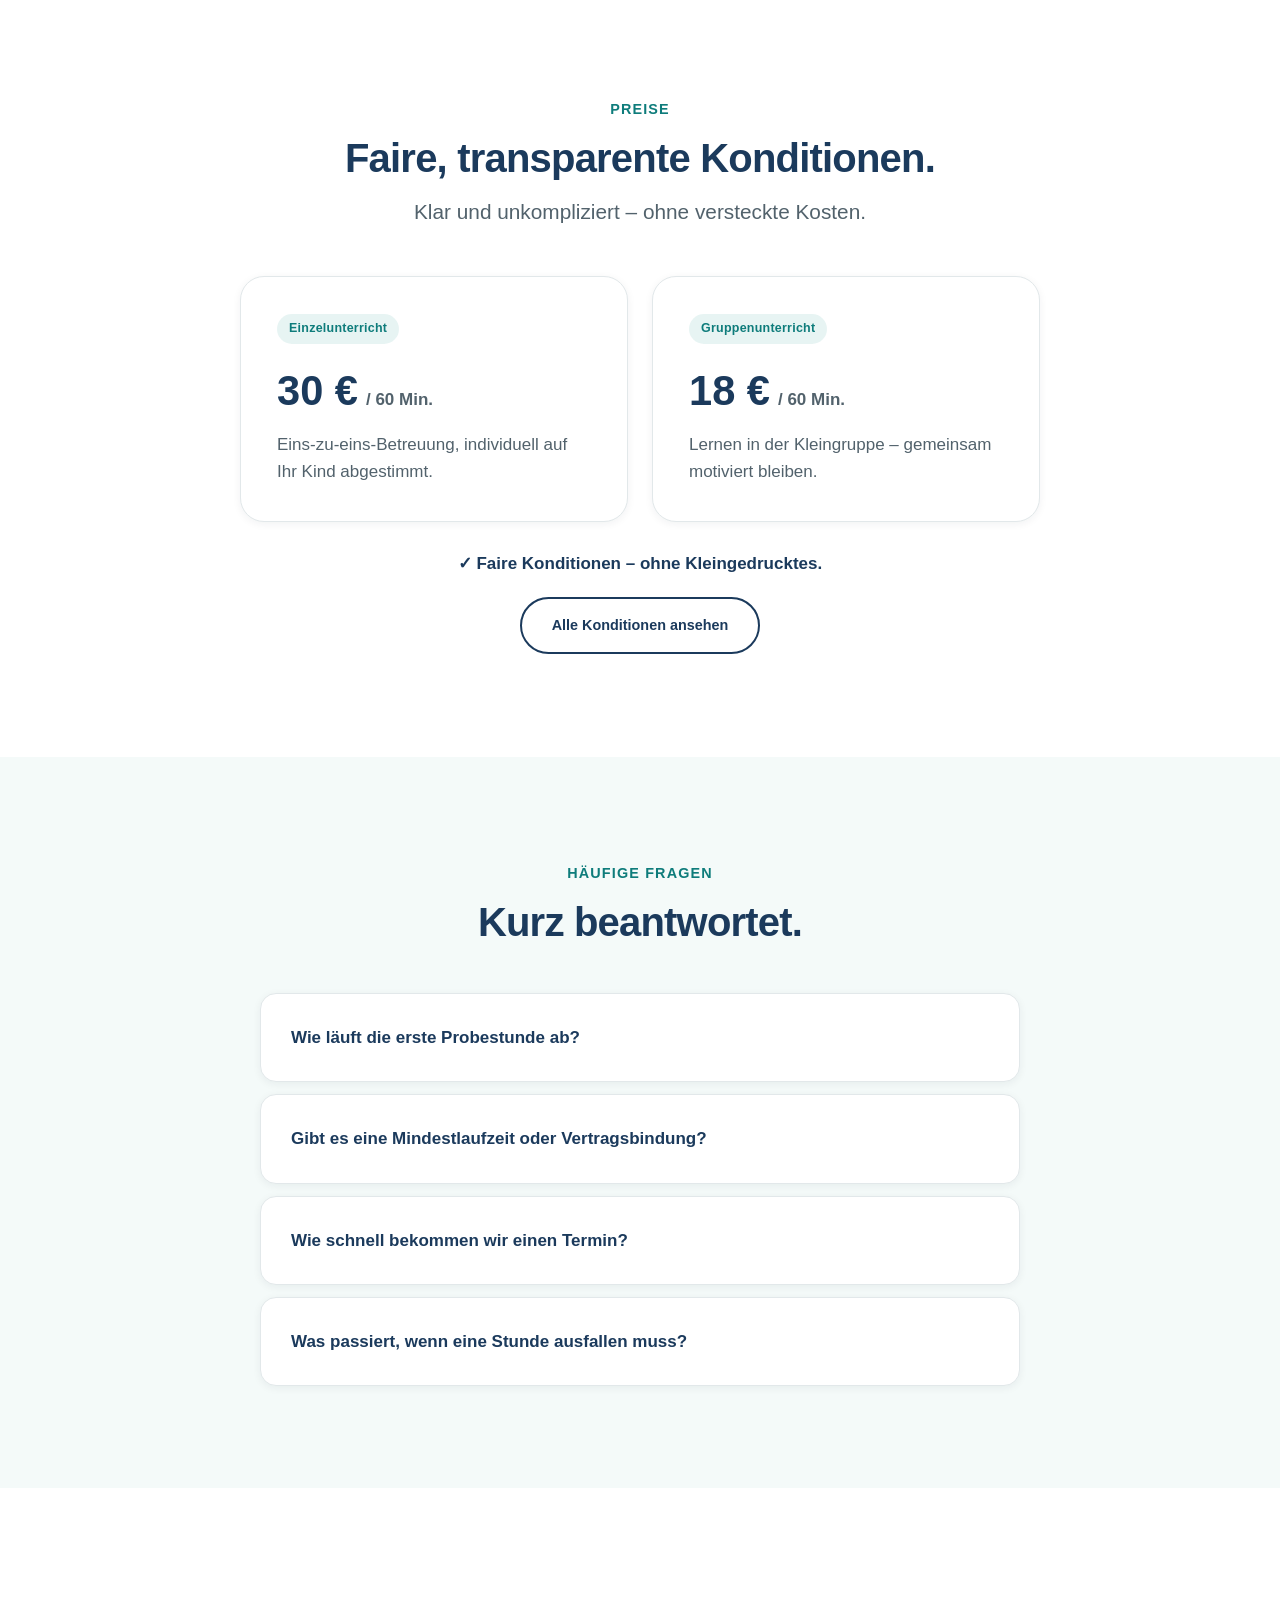
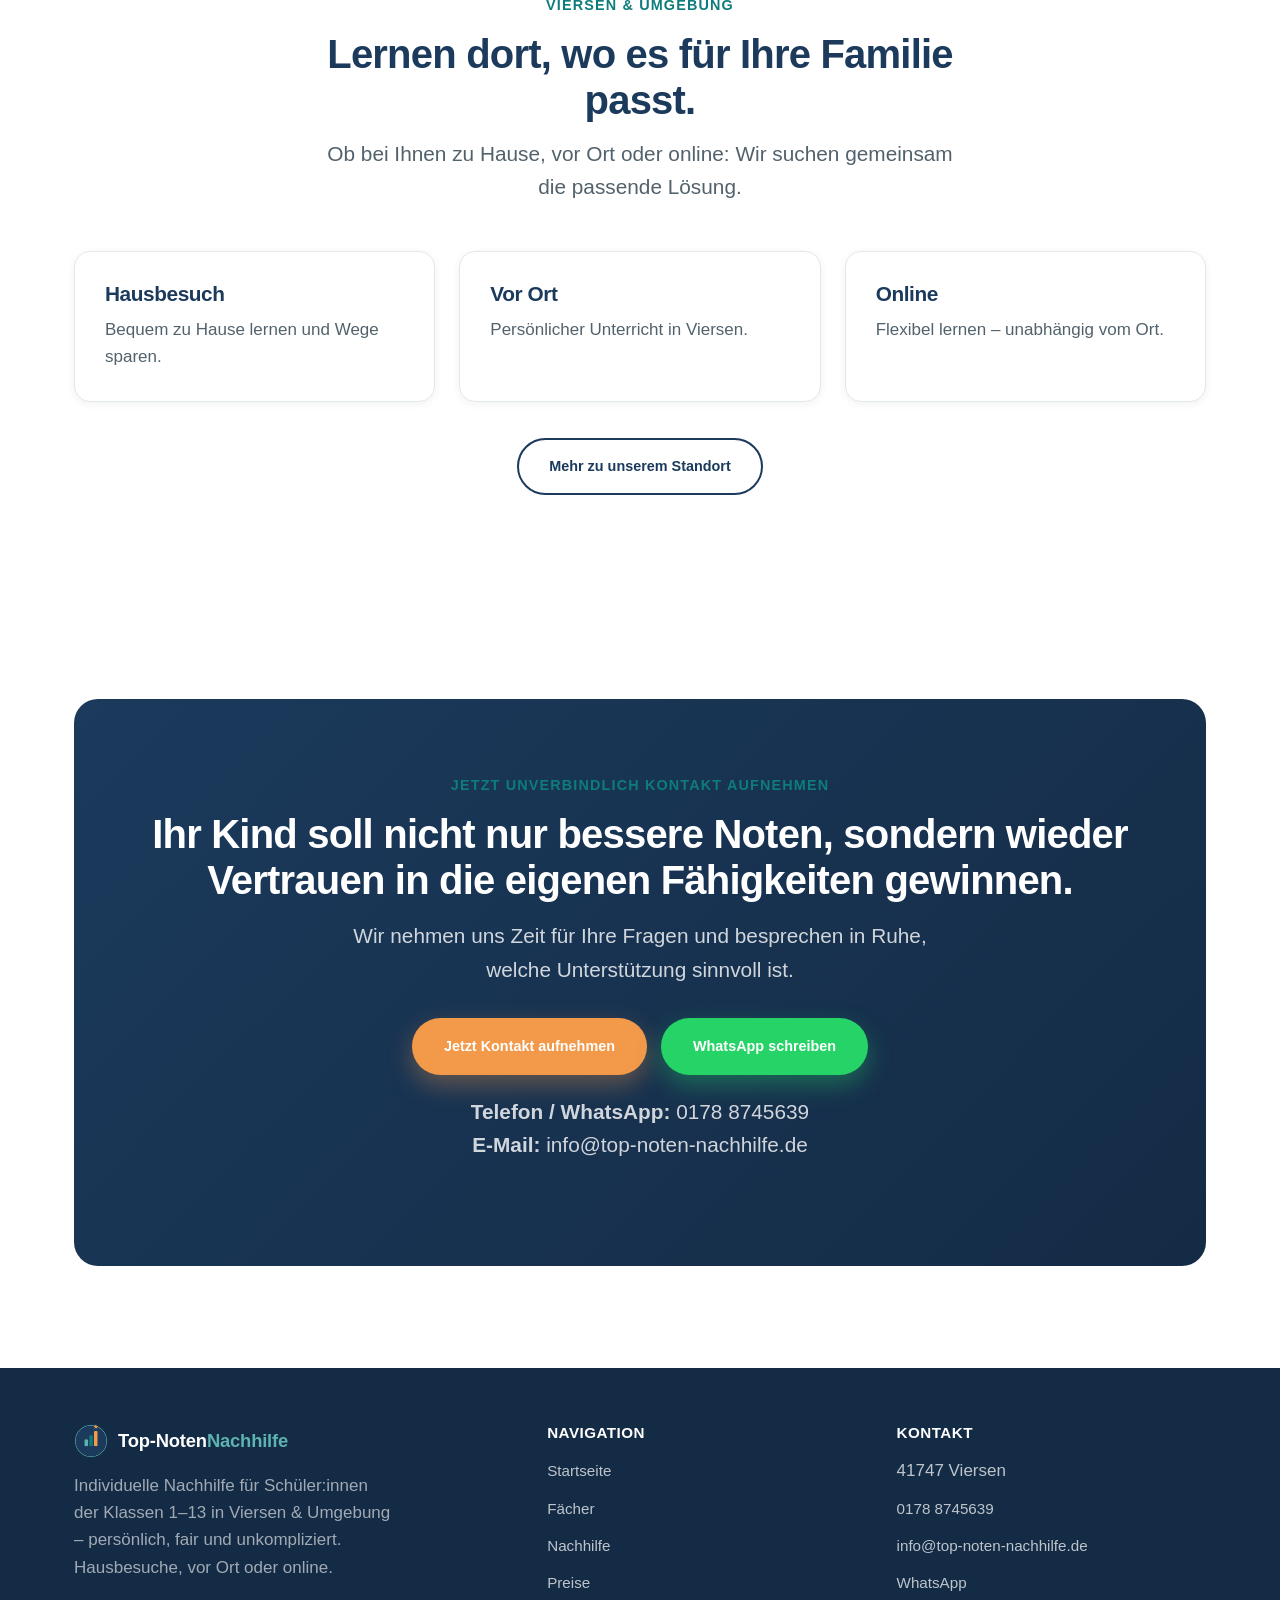
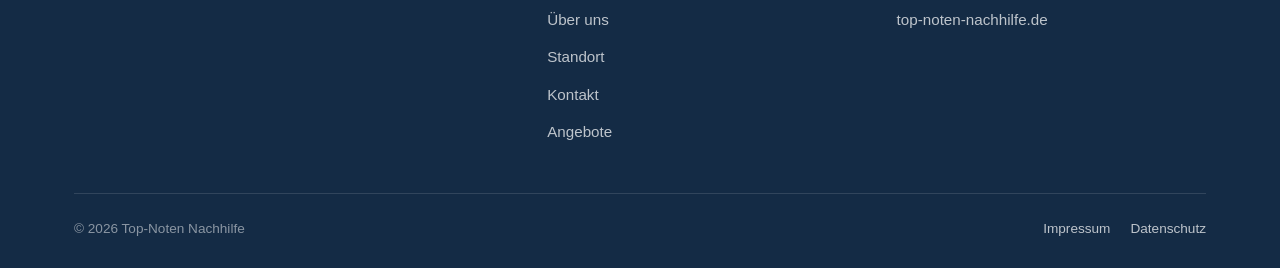
==== commit 7a2343cb: "Add files via upload" ====
--- a/index.html
+++ b/index.html
@@ -16,7 +16,7 @@
 
   <meta property="og:type" content="website" />
   <meta property="og:site_name" content="Top-Noten Nachhilfe" />
-  <meta property="og:image" content="https://www.top-noten-nachhilfe.de/assets/img/og-image.svg" />
+  <meta property="og:image" content="https://www.top-noten-nachhilfe.de/assets/img/logo-horizontal.png" />
   <meta
     property="og:title"
     content="Top-Noten Nachhilfe Viersen | Nachhilfe für Klasse 1–13"
@@ -38,7 +38,7 @@
     content="Individuelle Nachhilfe in Viersen & Umgebung – persönlich, fair und unkompliziert."
   />
 
-  <link rel="icon" type="image/svg+xml" href="assets/img/favicon.svg" />
+  <link rel="icon" type="image/png" href="assets/img/favicon.png" />
   <link rel="stylesheet" href="assets/css/style.css" />
 
   <noscript>
@@ -64,25 +64,11 @@
         href="index.html"
         aria-label="Top-Noten Nachhilfe – Startseite"
       >
-        <span class="brand__mark icon-wrap icon-wrap--orange">
-          <svg
-            class="bars"
-            width="20"
-            height="20"
-            viewBox="0 0 20 20"
-            fill="none"
-            xmlns="http://www.w3.org/2000/svg"
-            aria-hidden="true"
-          >
-            <rect x="1" y="11" width="4" height="8" rx="1" fill="currentColor"/>
-            <rect x="8" y="6" width="4" height="13" rx="1" fill="currentColor" opacity="0.75"/>
-            <rect x="15" y="1" width="4" height="18" rx="1" fill="currentColor" opacity="0.5"/>
-          </svg>
-        </span>
-
-        <span class="brand__name" style="color:var(--navy)">
-          Top-Noten<span class="brand__name-2" style="color:var(--teal)">Nachhilfe</span>
-        </span>
+        <img
+          src="assets/img/logo-horizontal.png"
+          alt="Top-Noten Nachhilfe"
+          class="brand__logo"
+        />
       </a>
 
       <nav class="nav-desktop" aria-label="Hauptnavigation">
@@ -1258,27 +1244,12 @@
 
           <div class="brand">
 
-            <span
-              class="brand__mark icon-wrap"
-              style="
-                background:rgba(255,255,255,0.12);
-                color:var(--orange);
-              "
-            >
-              <svg
-                class="bars"
-                width="20"
-                height="20"
-                viewBox="0 0 20 20"
-                fill="none"
-                xmlns="http://www.w3.org/2000/svg"
-                aria-hidden="true"
-              >
-                <rect x="1" y="11" width="4" height="8" rx="1" fill="currentColor"/>
-                <rect x="8" y="6" width="4" height="13" rx="1" fill="currentColor" opacity="0.75"/>
-                <rect x="15" y="1" width="4" height="18" rx="1" fill="currentColor" opacity="0.5"/>
-              </svg>
-            </span>
+            <img
+              src="assets/img/logo-icon.png"
+              alt=""
+              class="brand__icon"
+              aria-hidden="true"
+            />
 
             <span class="brand__name" style="color:#FFFFFF">
               Top-Noten<span
--- a/assets/css/style.css
+++ b/assets/css/style.css
@@ -180,6 +180,8 @@
 .brand { display: flex; align-items: center; gap: 10px; font-weight: 800; color: var(--navy); font-size: 1.15rem; letter-spacing: -0.01em; }
 .brand__mark { flex-shrink: 0; }
 .brand__name-2 { color: var(--teal); }
+.brand__logo { height: 42px; width: auto; display: block; }
+.brand__icon { height: 34px; width: 34px; flex-shrink: 0; display: block; }
 
 .nav-desktop { display: none; }
 .nav-desktop ul { display: flex; align-items: center; gap: 30px; }
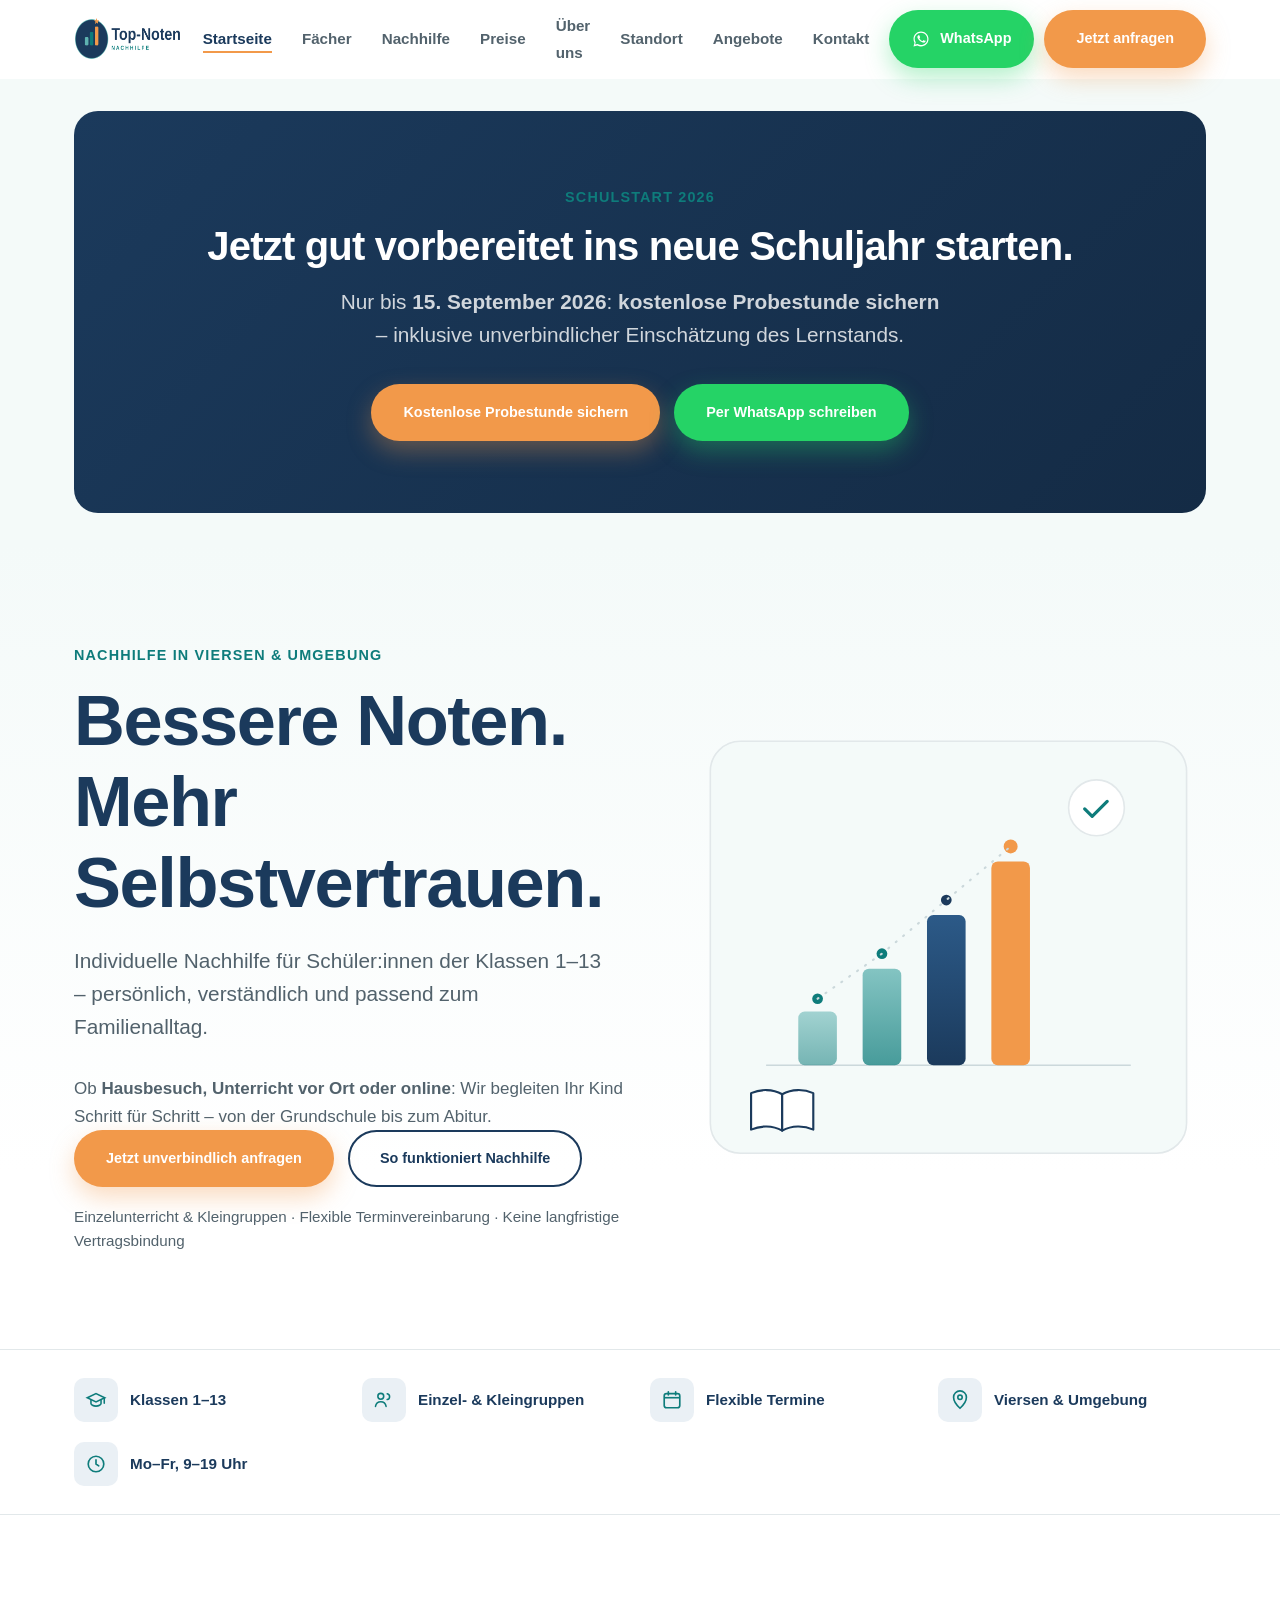
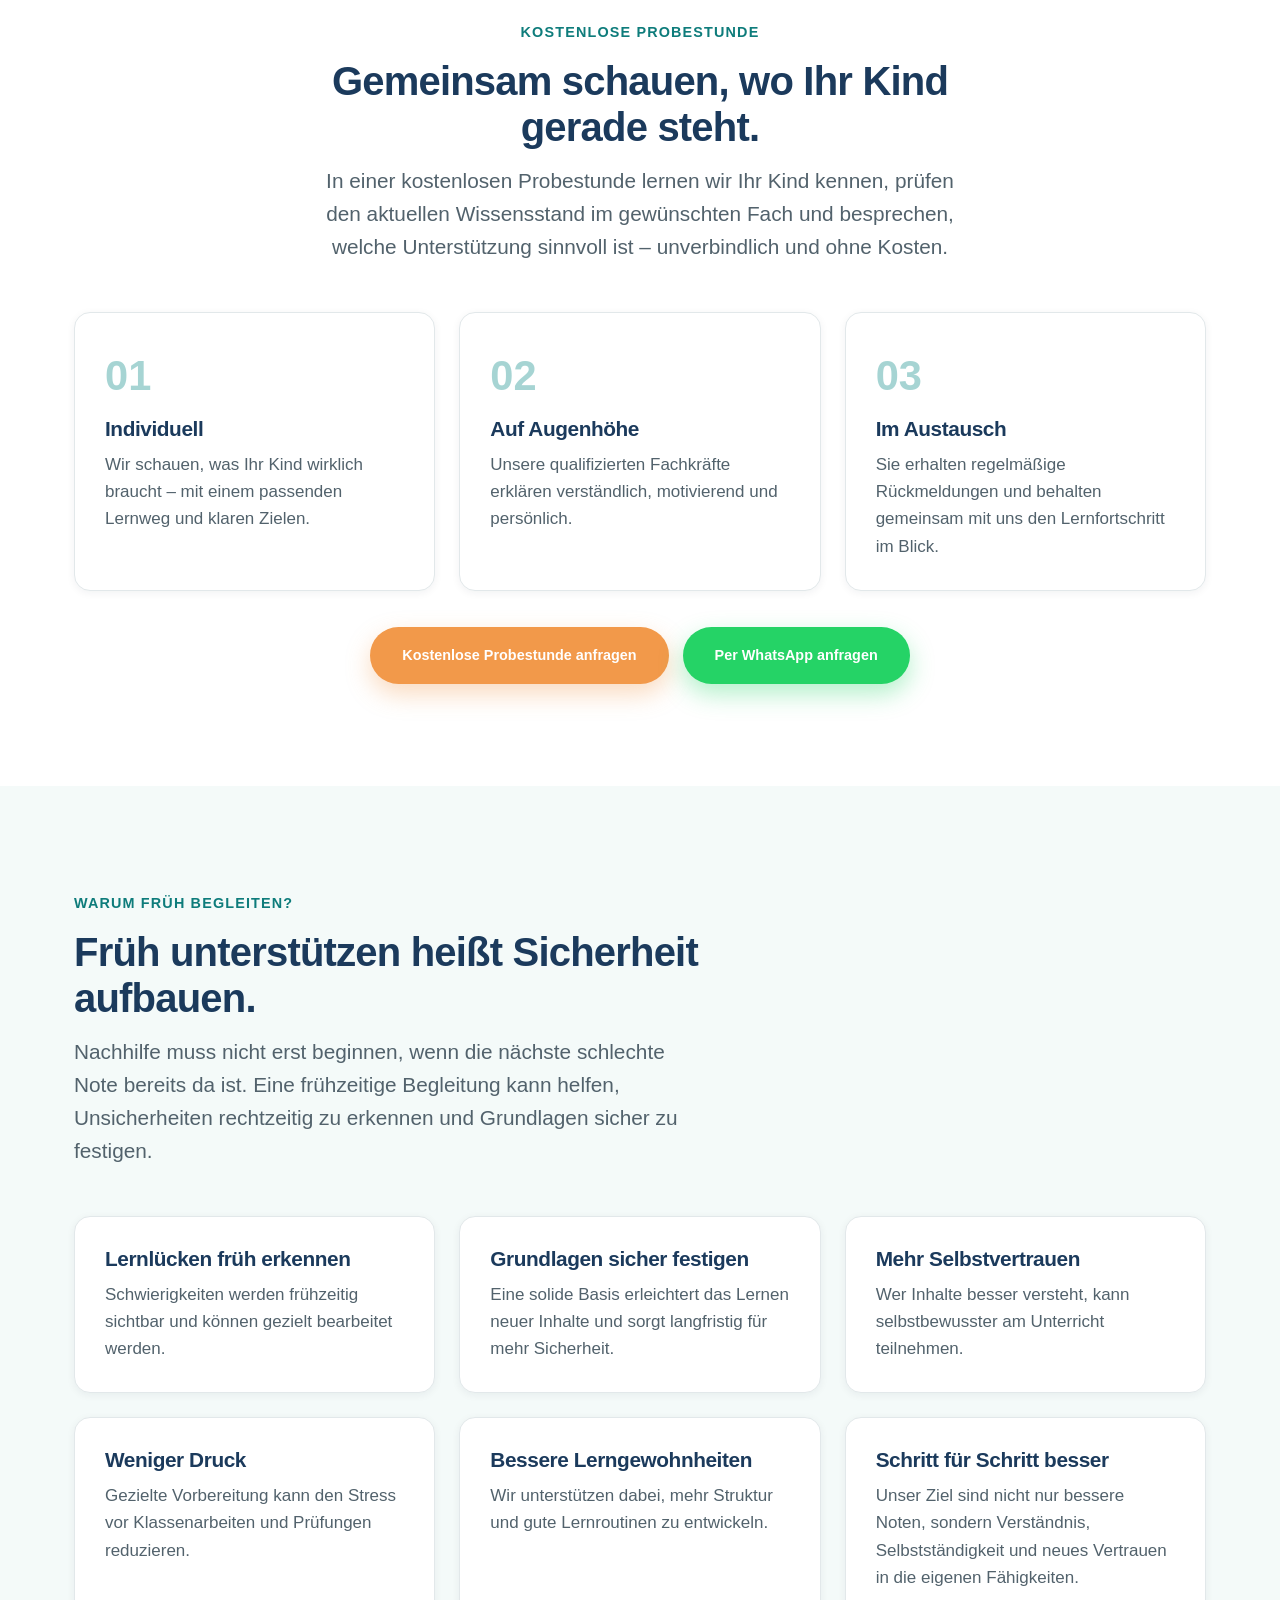
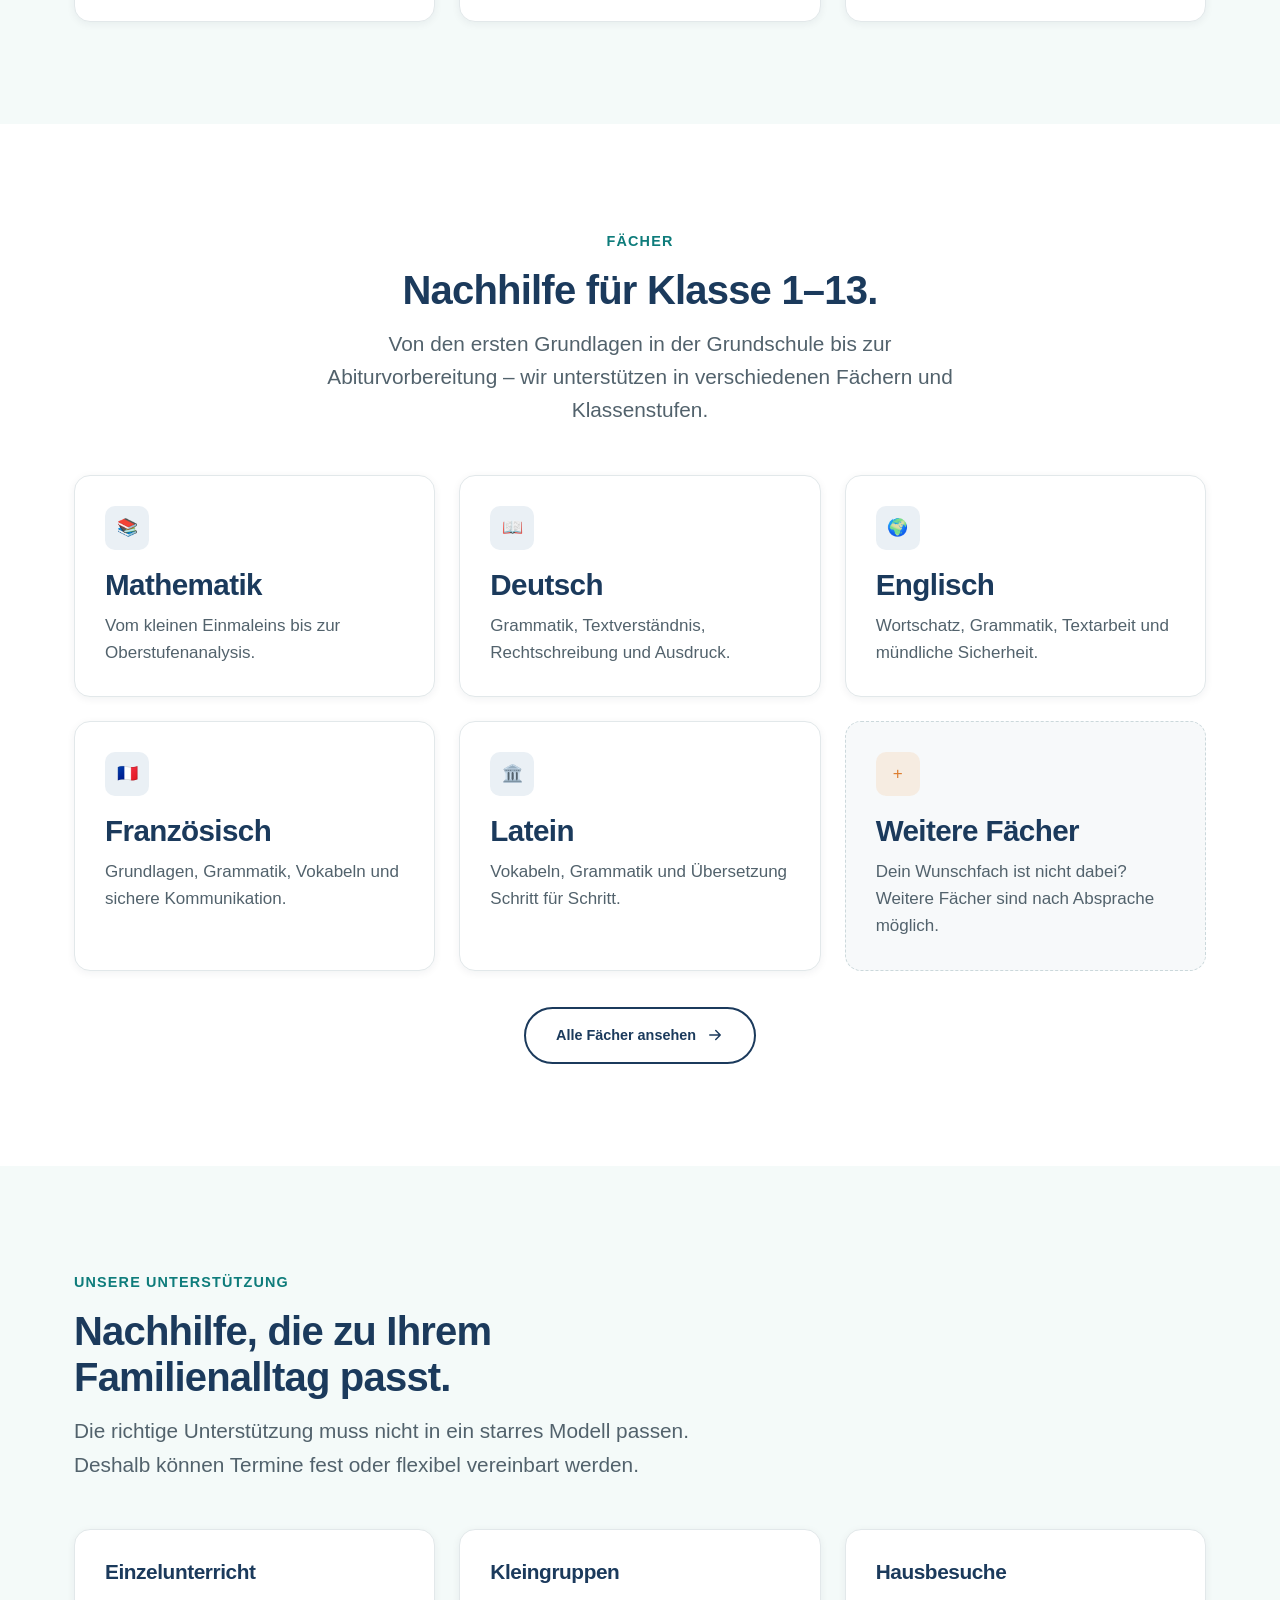
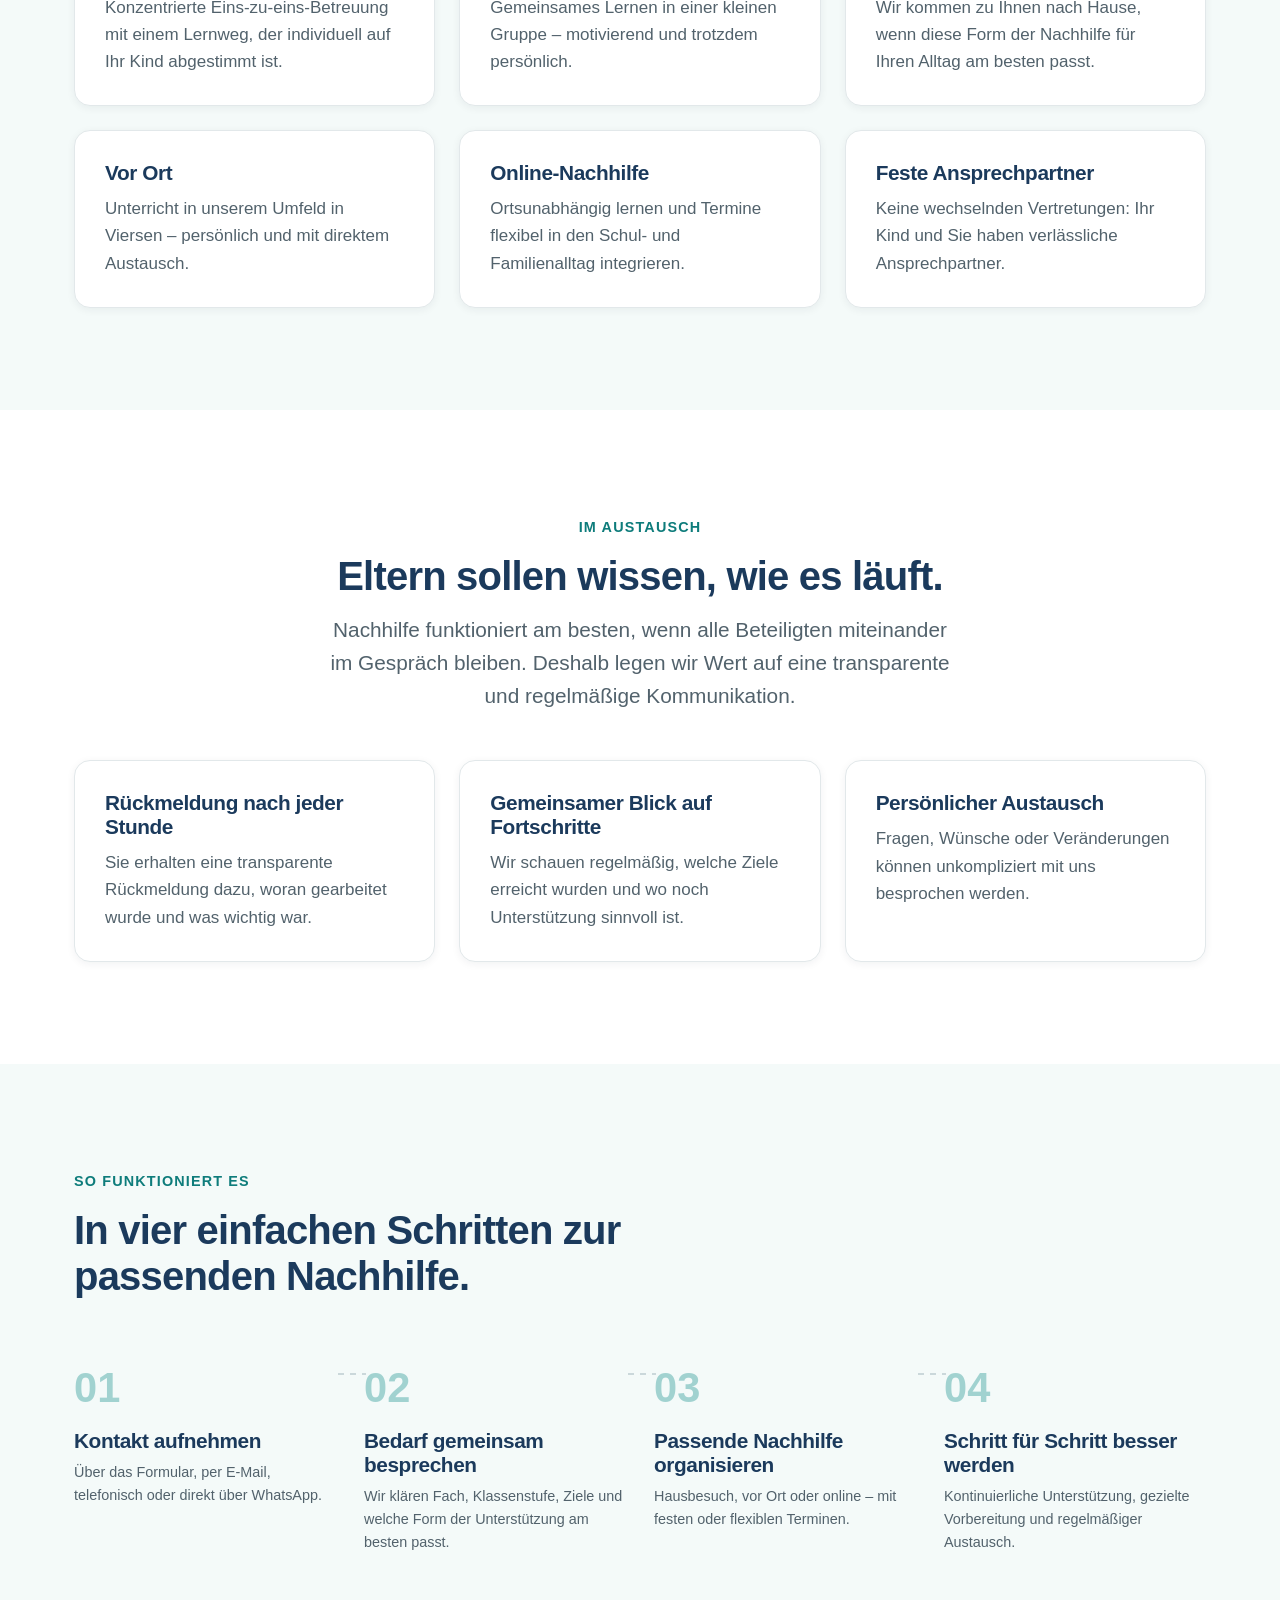
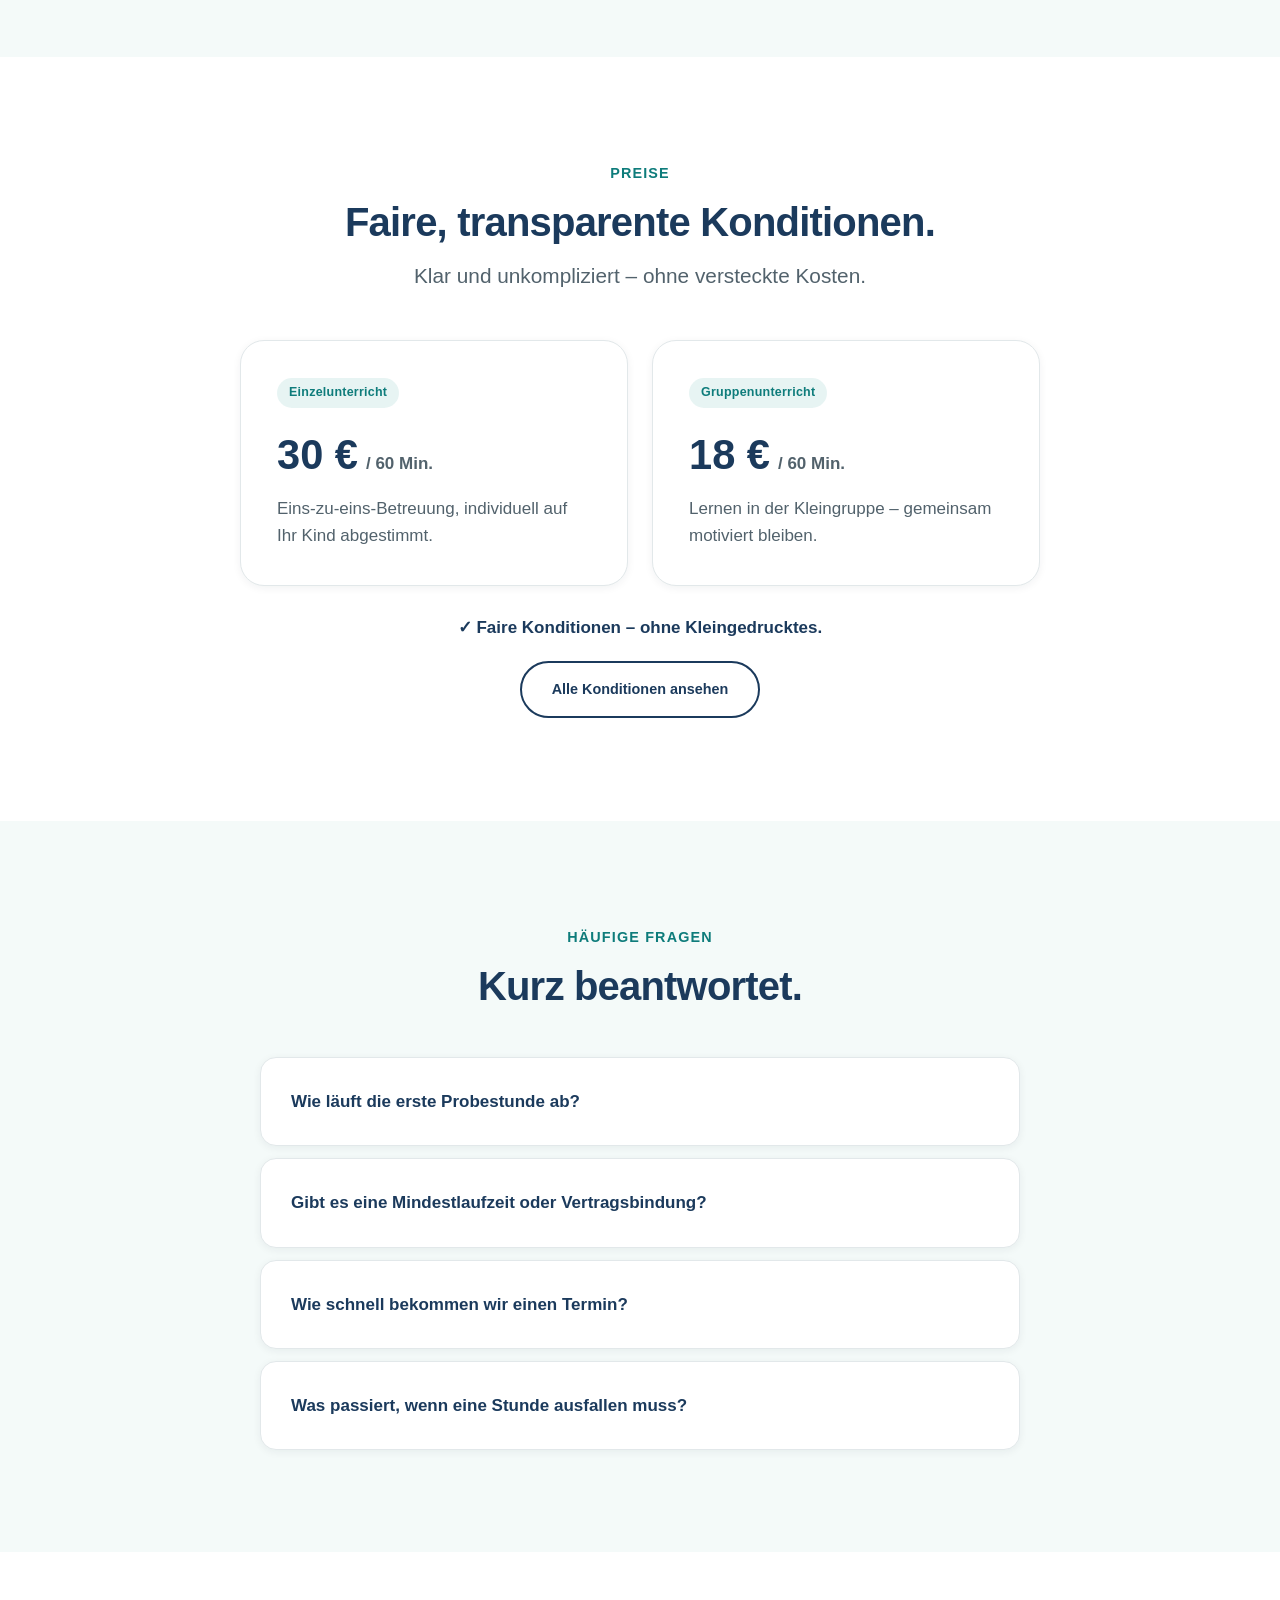
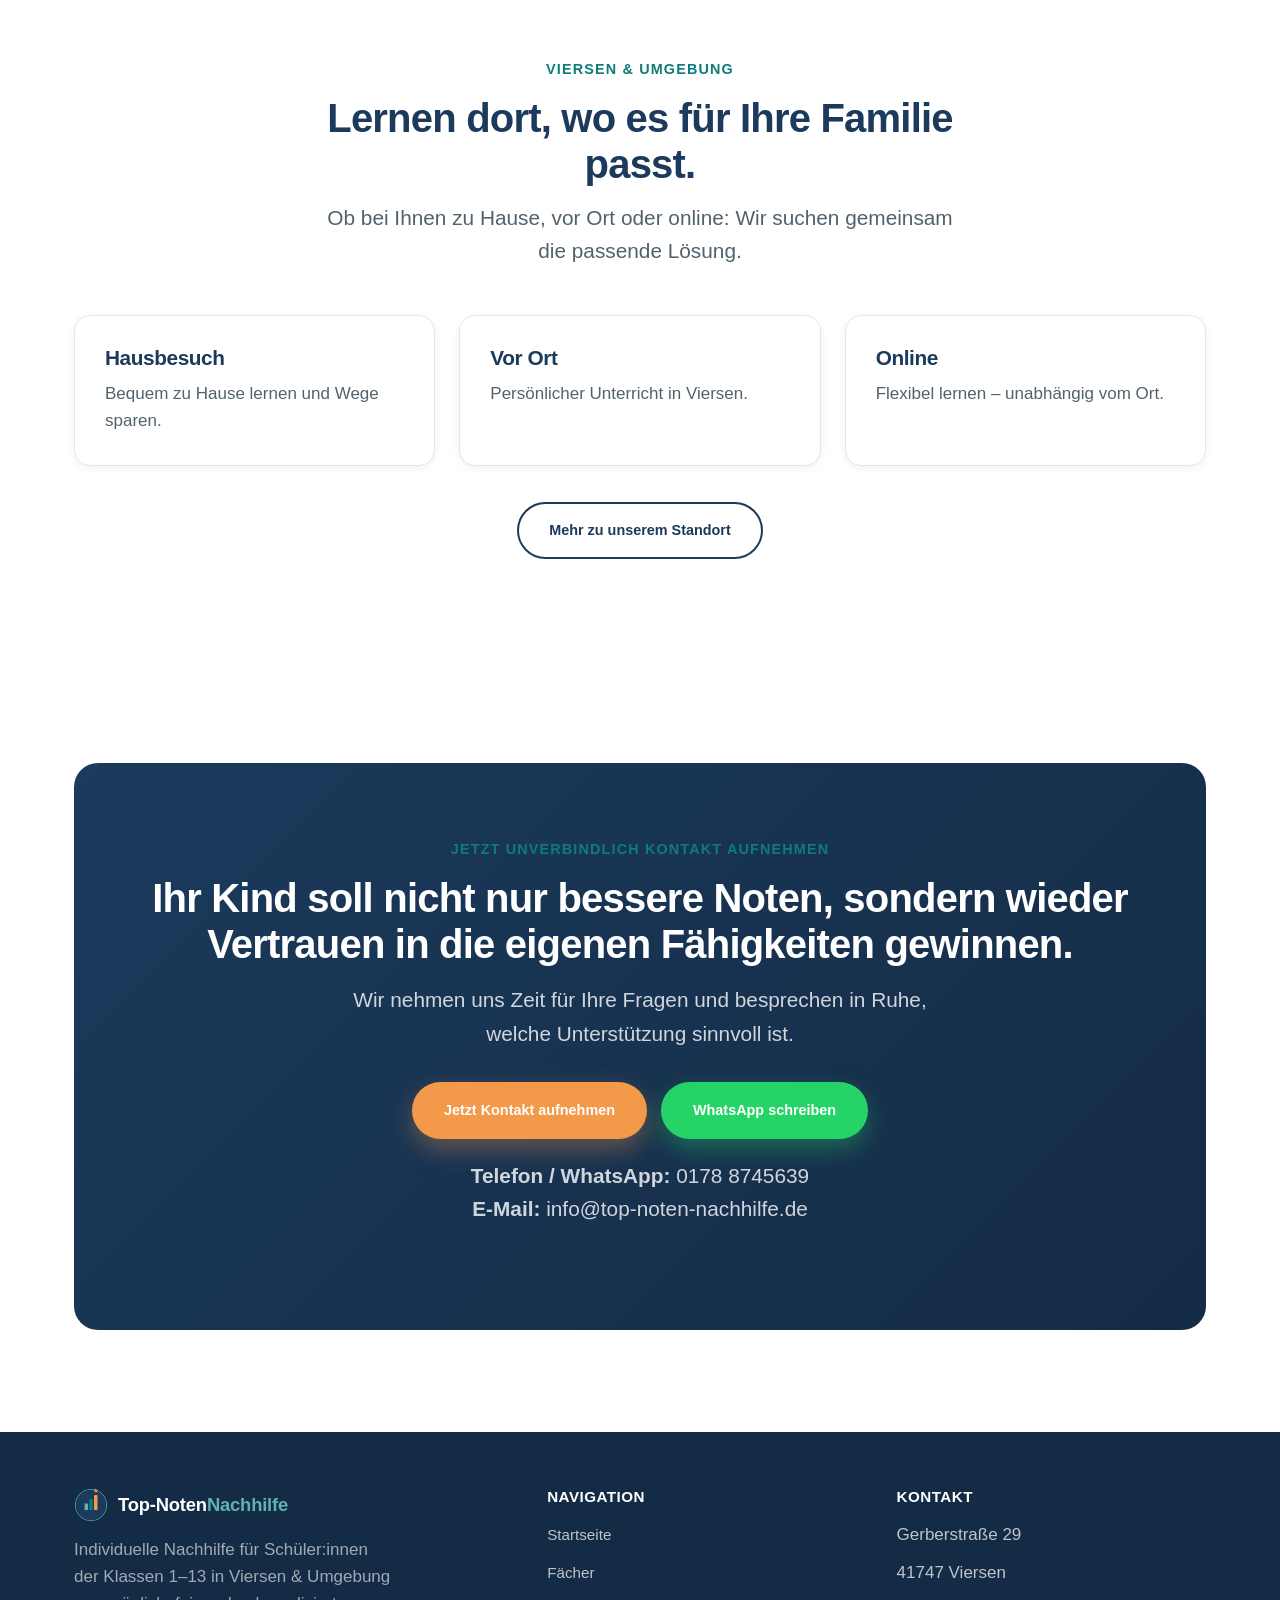
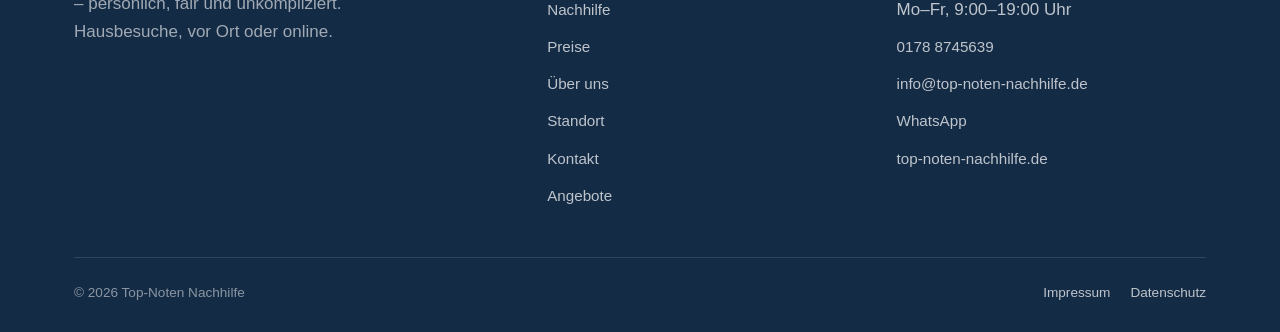
==== commit 208c5b7f: "Add files via upload" ====
--- a/index.html
+++ b/index.html
@@ -540,6 +540,16 @@
             <span>Viersen & Umgebung</span>
           </li>
 
+          <li class="trust-item">
+            <span class="icon-wrap">
+              <svg viewBox="0 0 24 24" width="24" height="24" fill="none">
+                <circle cx="12" cy="12" r="8.5" stroke="currentColor" stroke-width="1.8"/>
+                <path d="M12 7.5V12l3 2" stroke="currentColor" stroke-width="1.8" stroke-linecap="round" stroke-linejoin="round"/>
+              </svg>
+            </span>
+            <span>Mo–Fr, 9–19 Uhr</span>
+          </li>
+
         </ul>
       </div>
     </section>
@@ -1292,7 +1302,11 @@
           <h4>Kontakt</h4>
 
           <ul>
+            <li>Gerberstraße 29</li>
+
             <li>41747 Viersen</li>
+
+            <li>Mo–Fr, 9:00–19:00 Uhr</li>
 
             <li>
               <a href="tel:+491788745639">
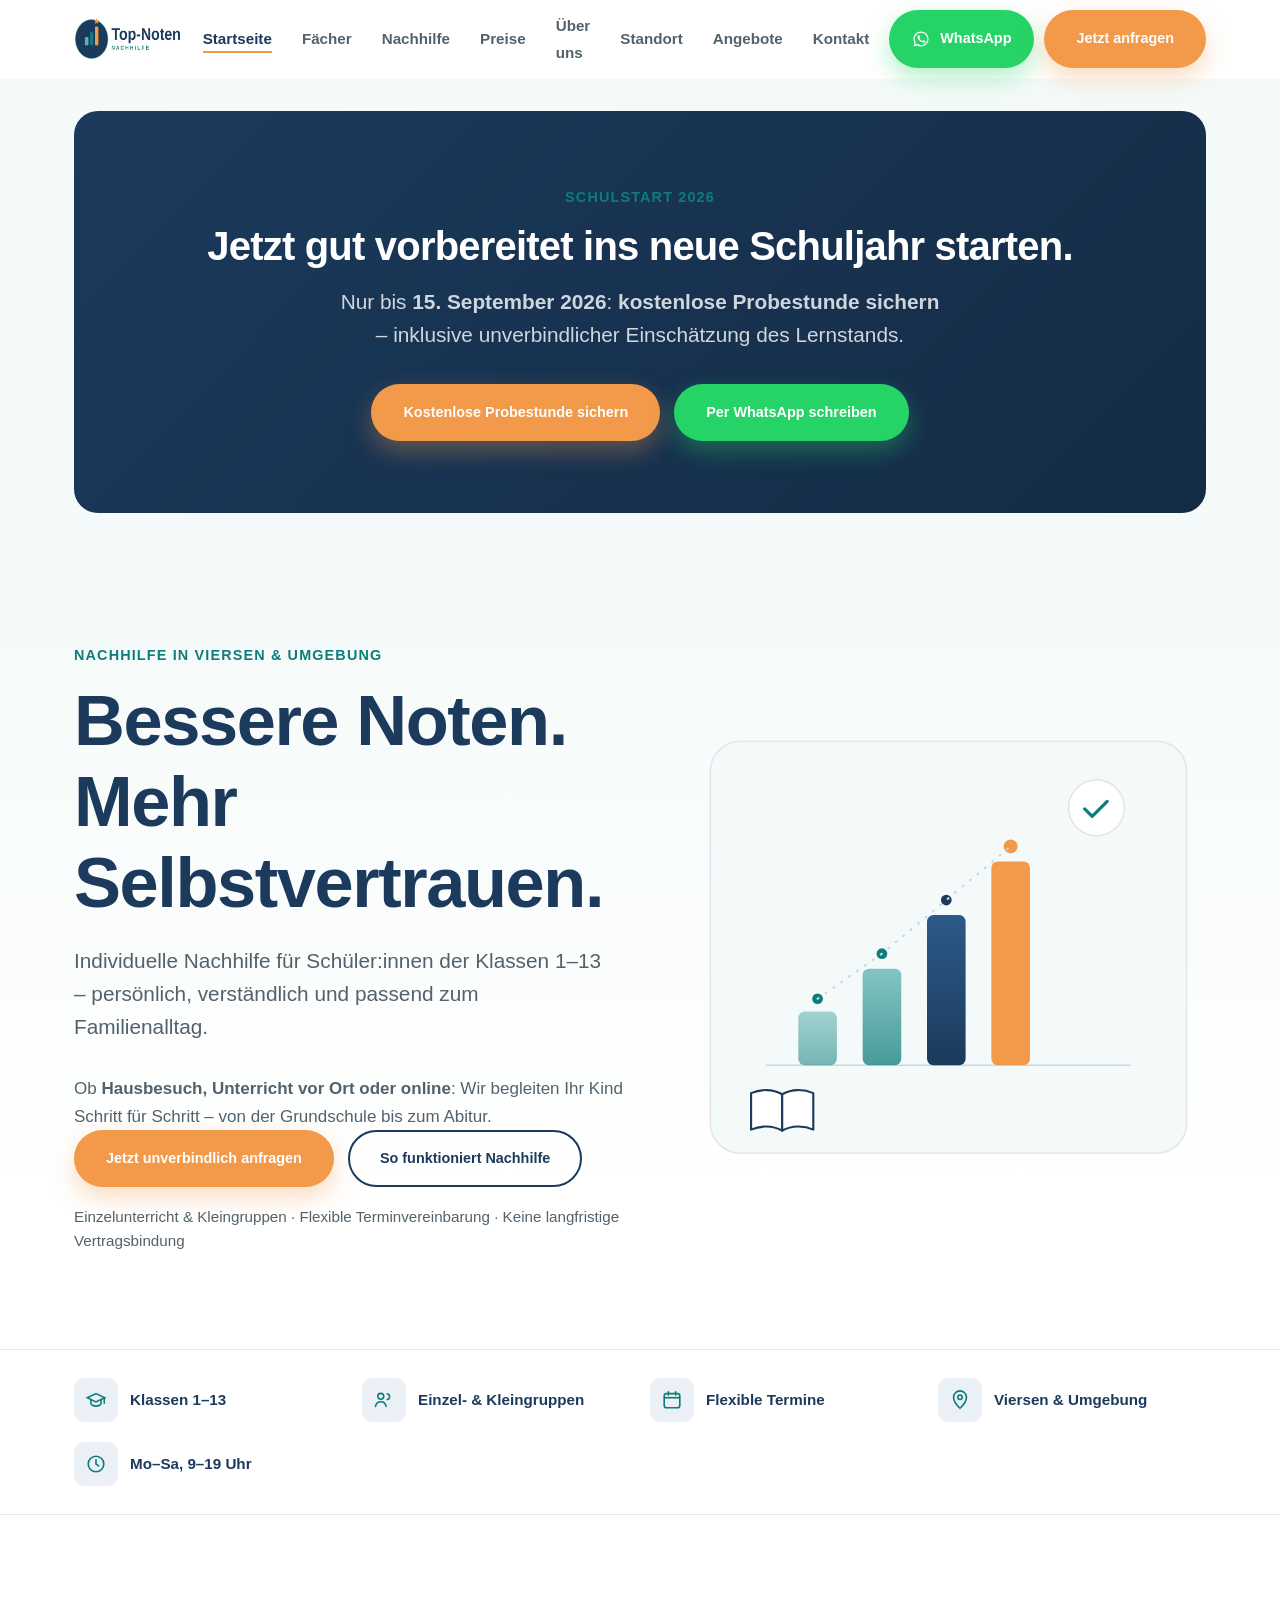
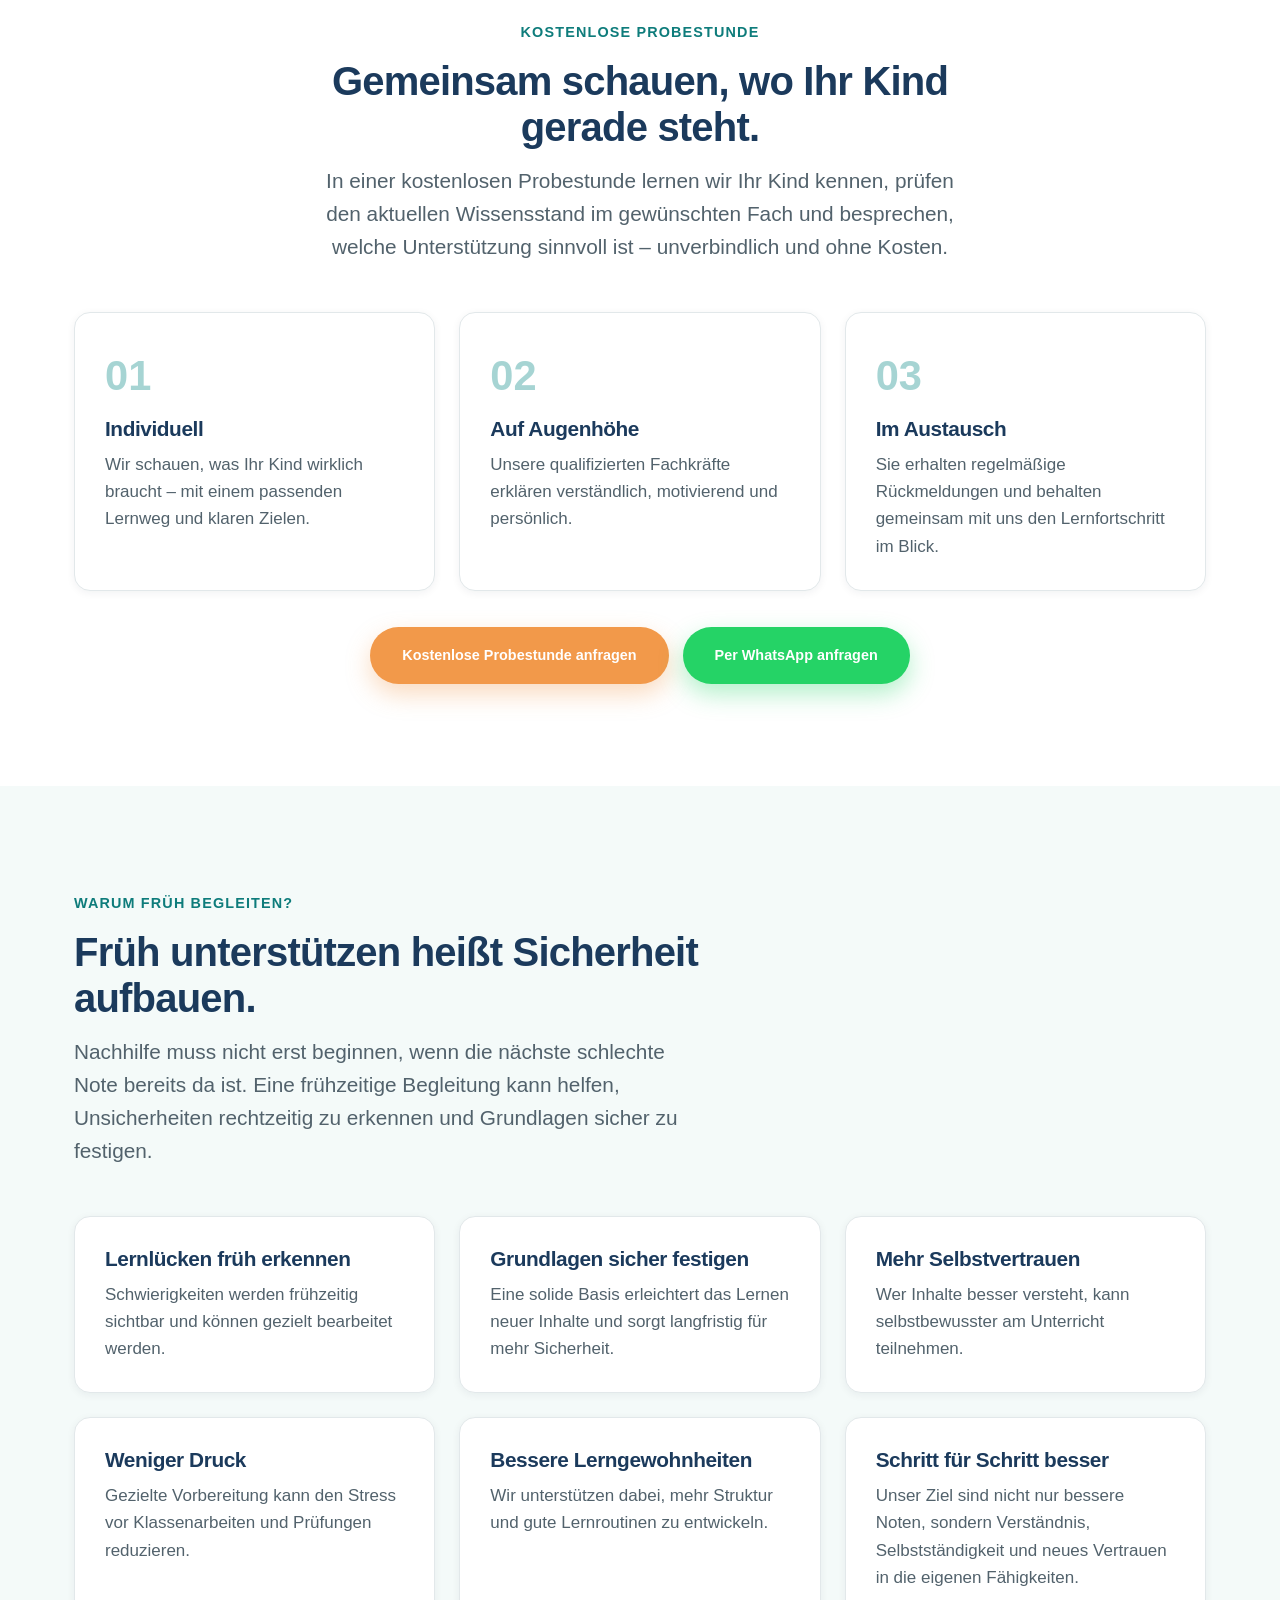
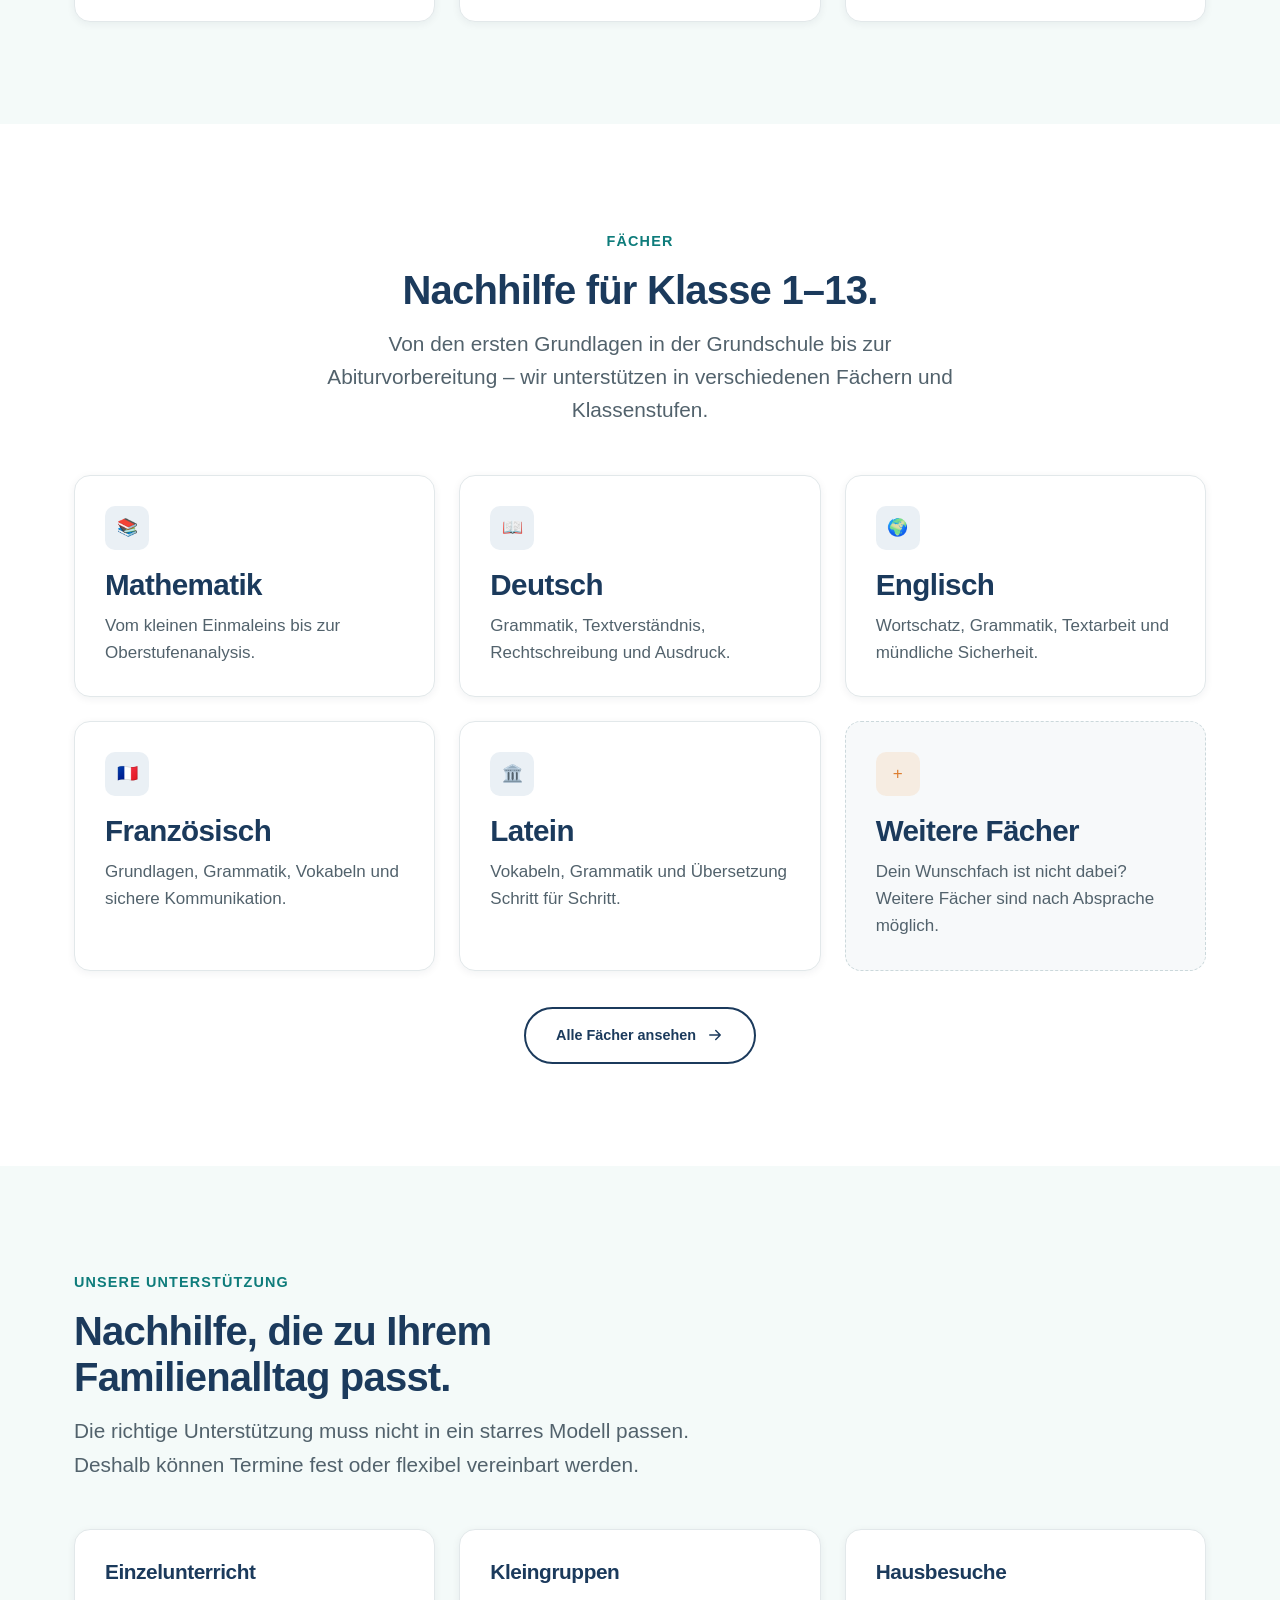
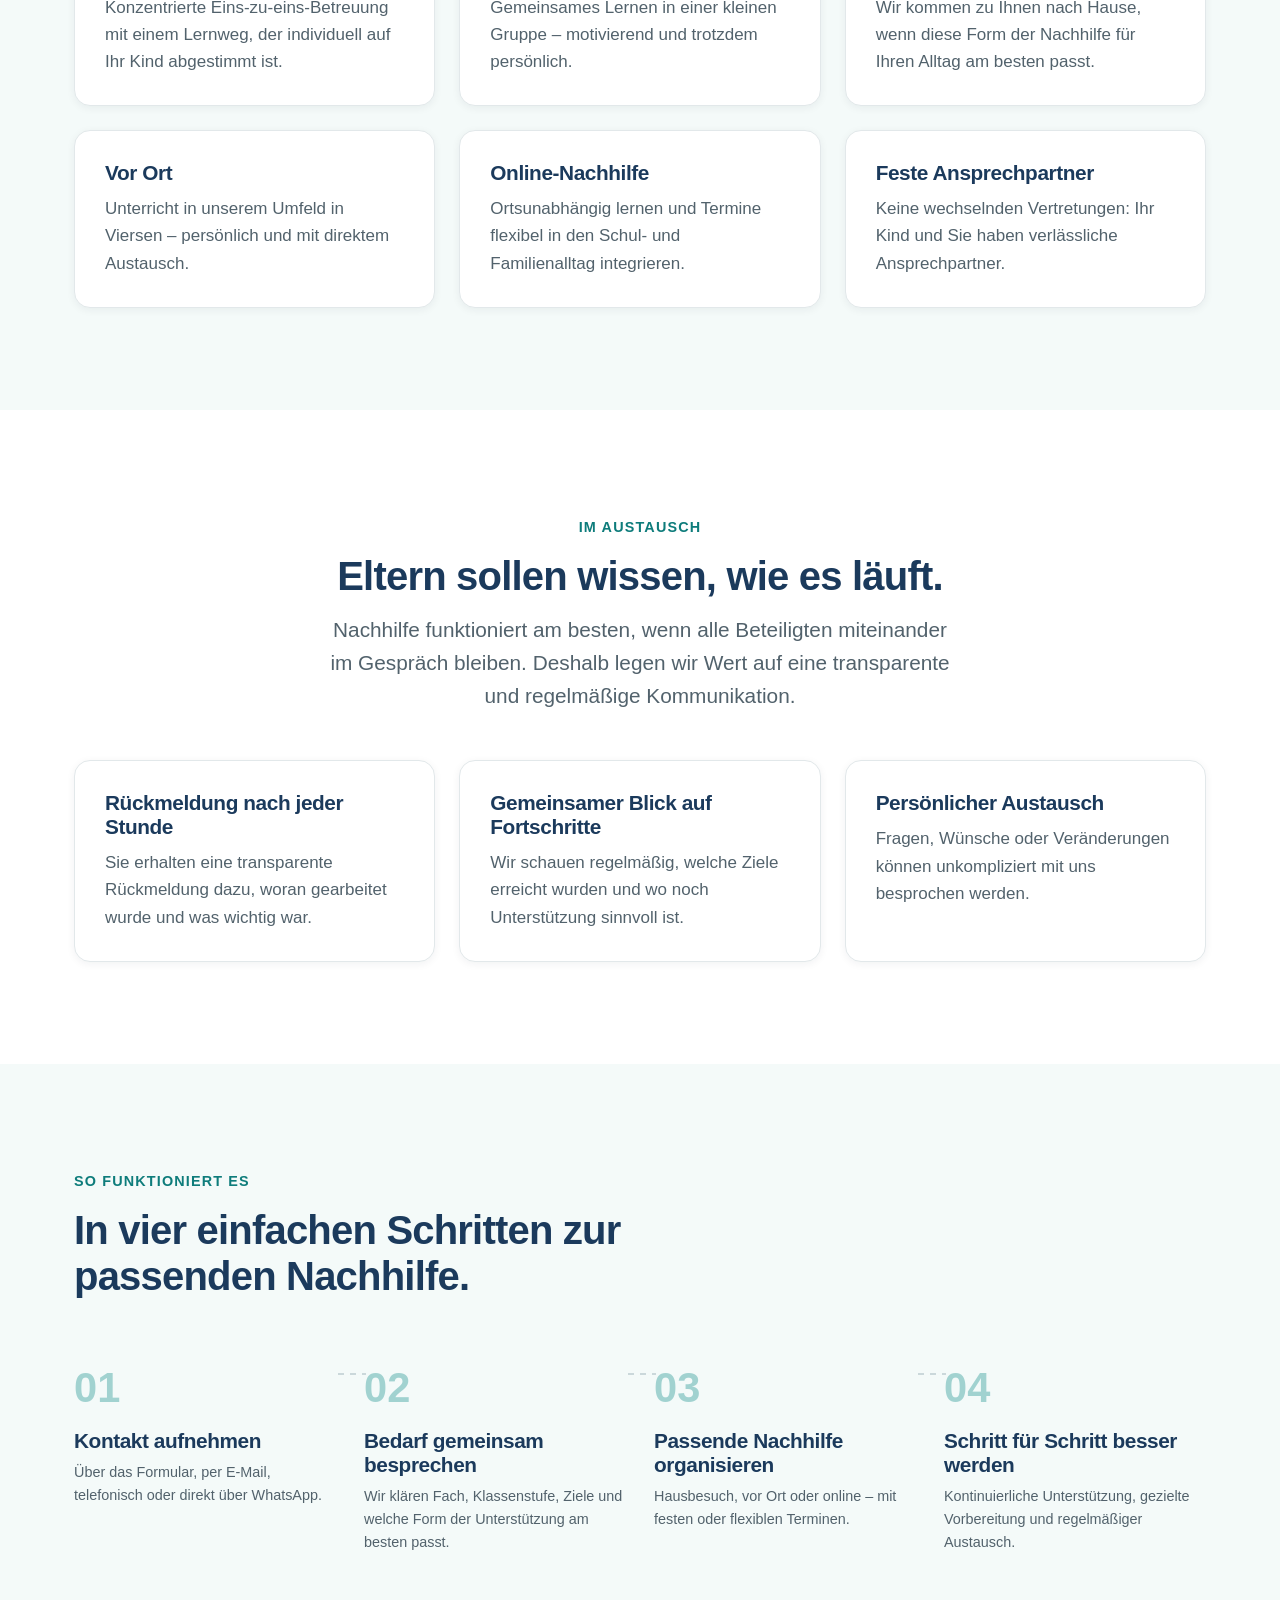
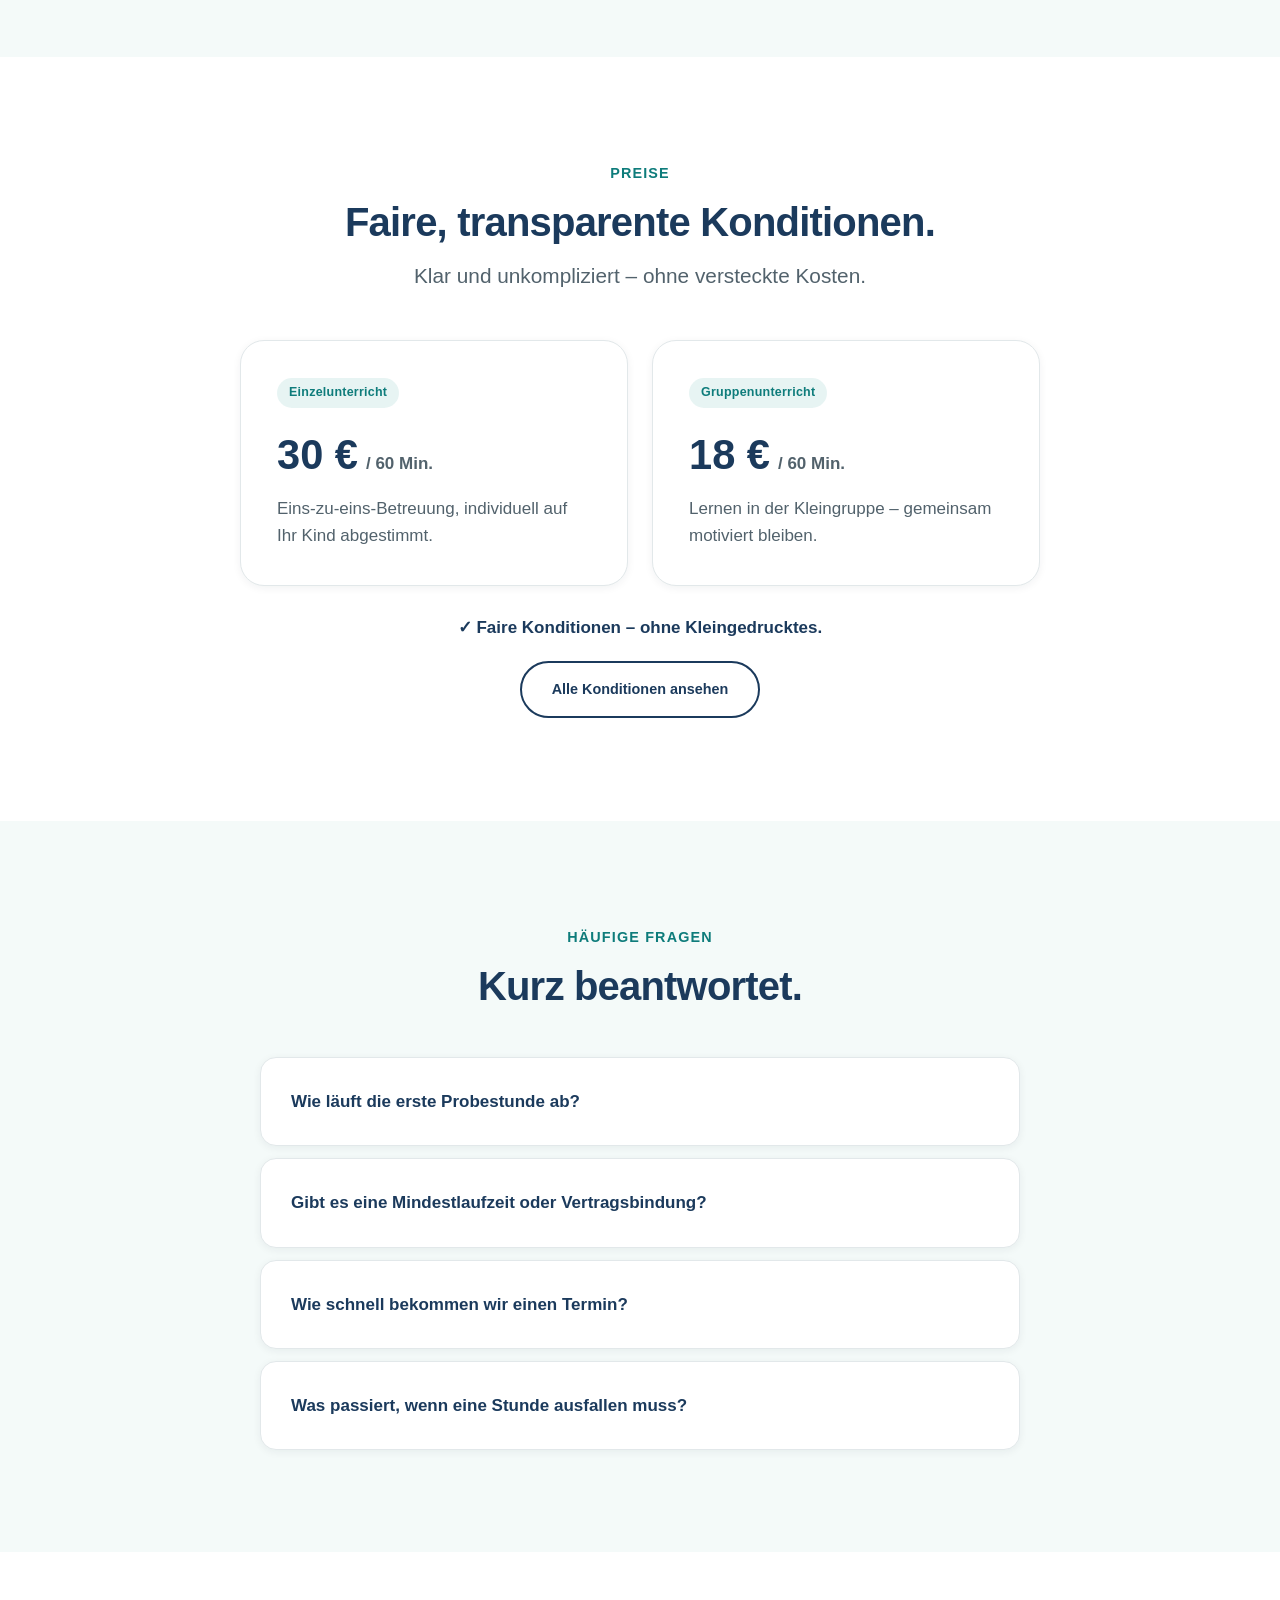
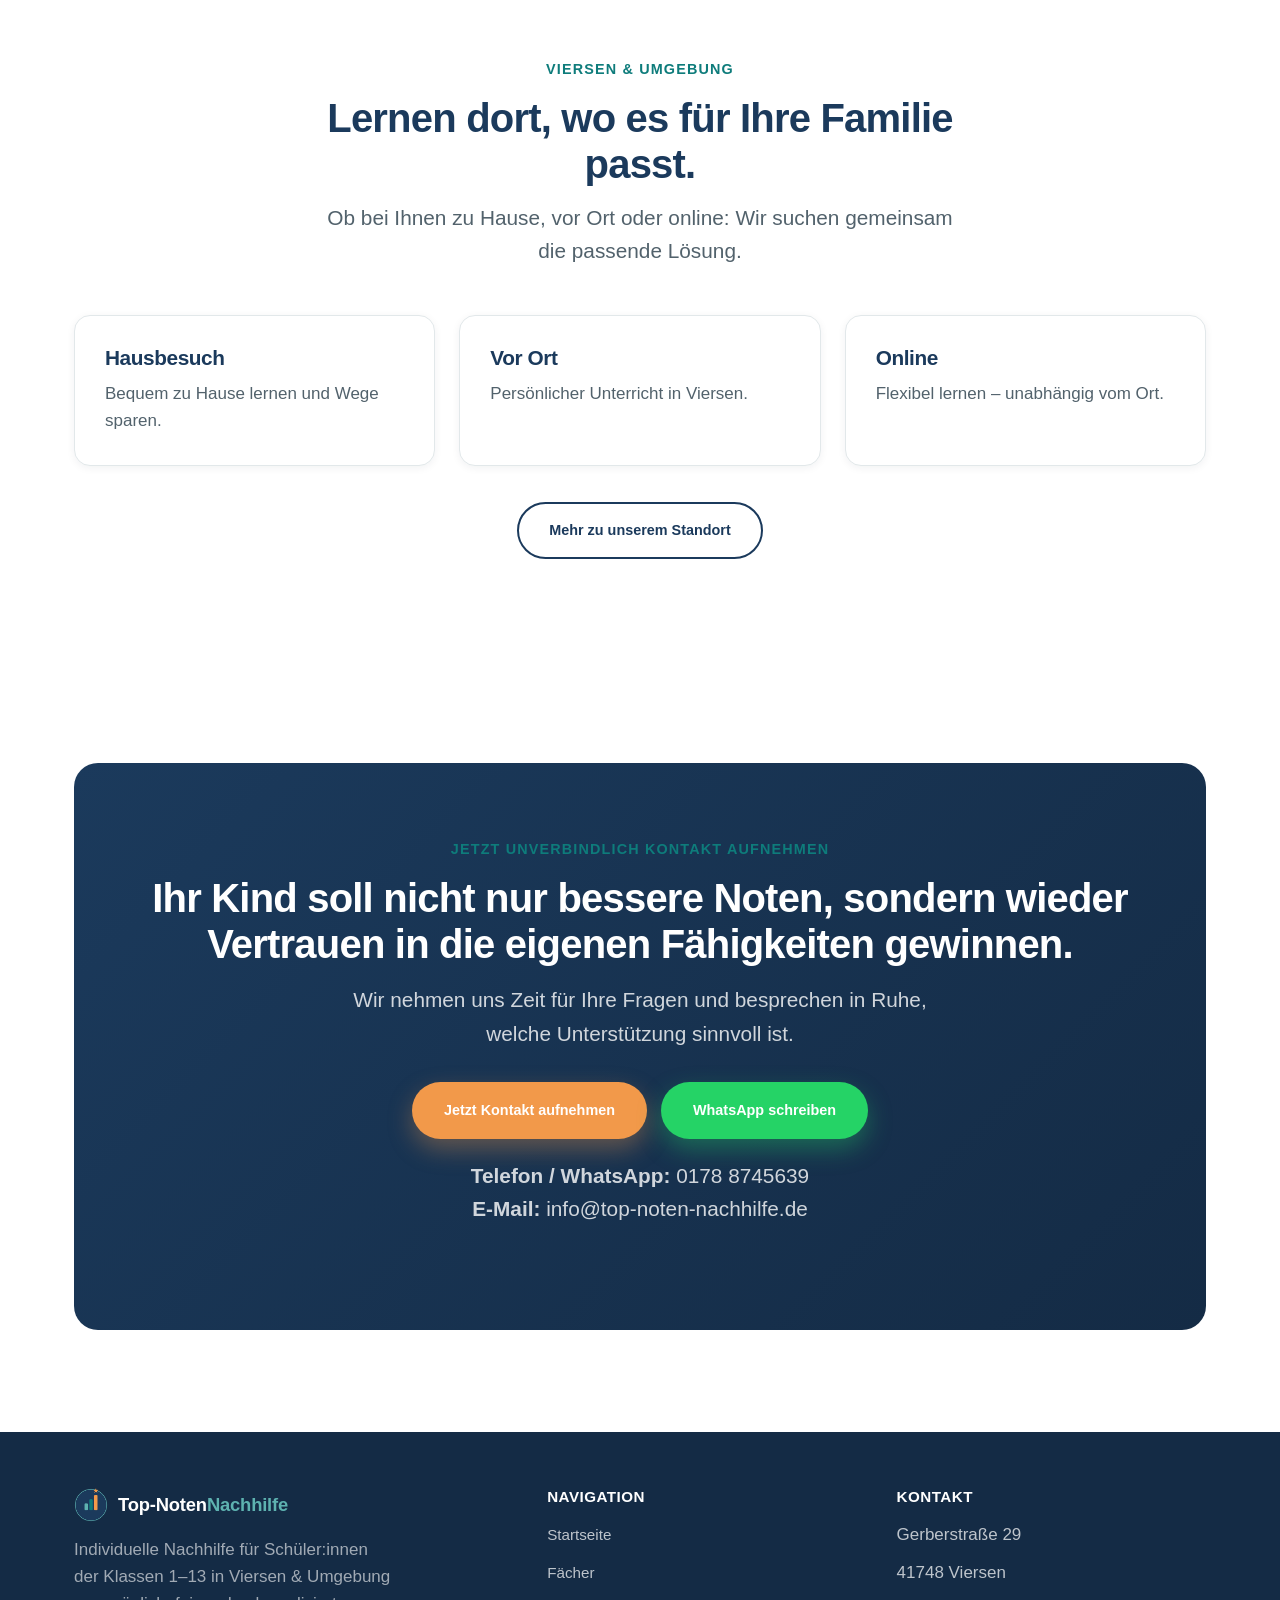
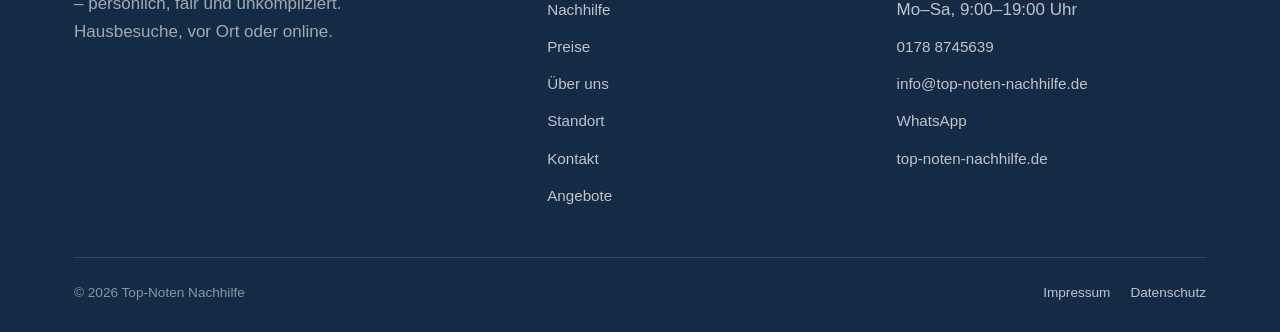
==== commit 82ed1a57: "Add files via upload" ====
--- a/index.html
+++ b/index.html
@@ -49,6 +49,31 @@
       }
     </style>
   </noscript>
+  <script type="application/ld+json">
+  {
+    "@context": "https://schema.org",
+    "@type": "LocalBusiness",
+    "name": "Top-Noten Nachhilfe",
+    "image": "https://www.top-noten-nachhilfe.de/assets/img/logo-horizontal.png",
+    "url": "https://www.top-noten-nachhilfe.de/",
+    "telephone": "+491788745639",
+    "email": "info@top-noten-nachhilfe.de",
+    "priceRange": "€€",
+    "address": {
+      "@type": "PostalAddress",
+      "streetAddress": "Gerberstraße 29",
+      "postalCode": "41748",
+      "addressLocality": "Viersen",
+      "addressCountry": "DE"
+    },
+    "openingHoursSpecification": {
+      "@type": "OpeningHoursSpecification",
+      "dayOfWeek": ["Monday", "Tuesday", "Wednesday", "Thursday", "Friday", "Saturday"],
+      "opens": "09:00",
+      "closes": "19:00"
+    }
+  }
+  </script>
 </head>
 
 <body class="">
@@ -547,7 +572,7 @@
                 <path d="M12 7.5V12l3 2" stroke="currentColor" stroke-width="1.8" stroke-linecap="round" stroke-linejoin="round"/>
               </svg>
             </span>
-            <span>Mo–Fr, 9–19 Uhr</span>
+            <span>Mo–Sa, 9–19 Uhr</span>
           </li>
 
         </ul>
@@ -1304,9 +1329,9 @@
           <ul>
             <li>Gerberstraße 29</li>
 
-            <li>41747 Viersen</li>
-
-            <li>Mo–Fr, 9:00–19:00 Uhr</li>
+            <li>41748 Viersen</li>
+
+            <li>Mo–Sa, 9:00–19:00 Uhr</li>
 
             <li>
               <a href="tel:+491788745639">
